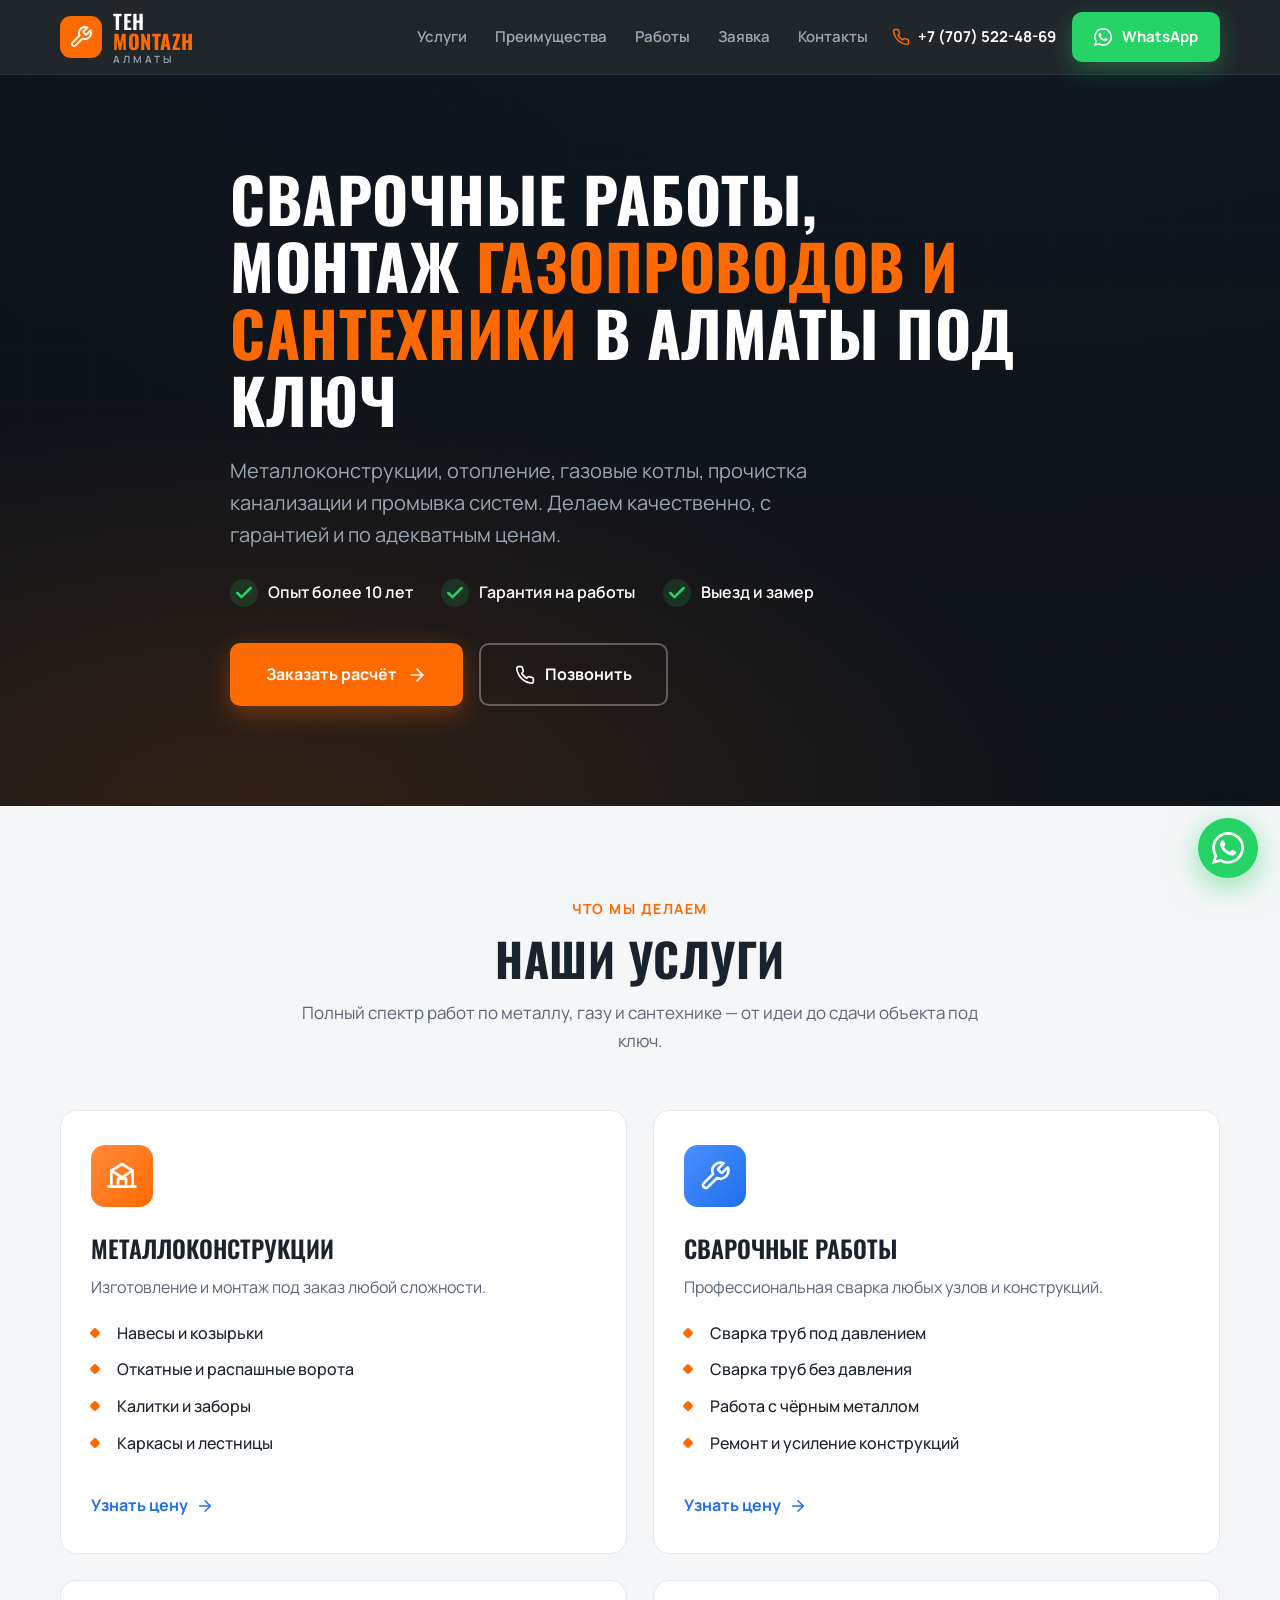
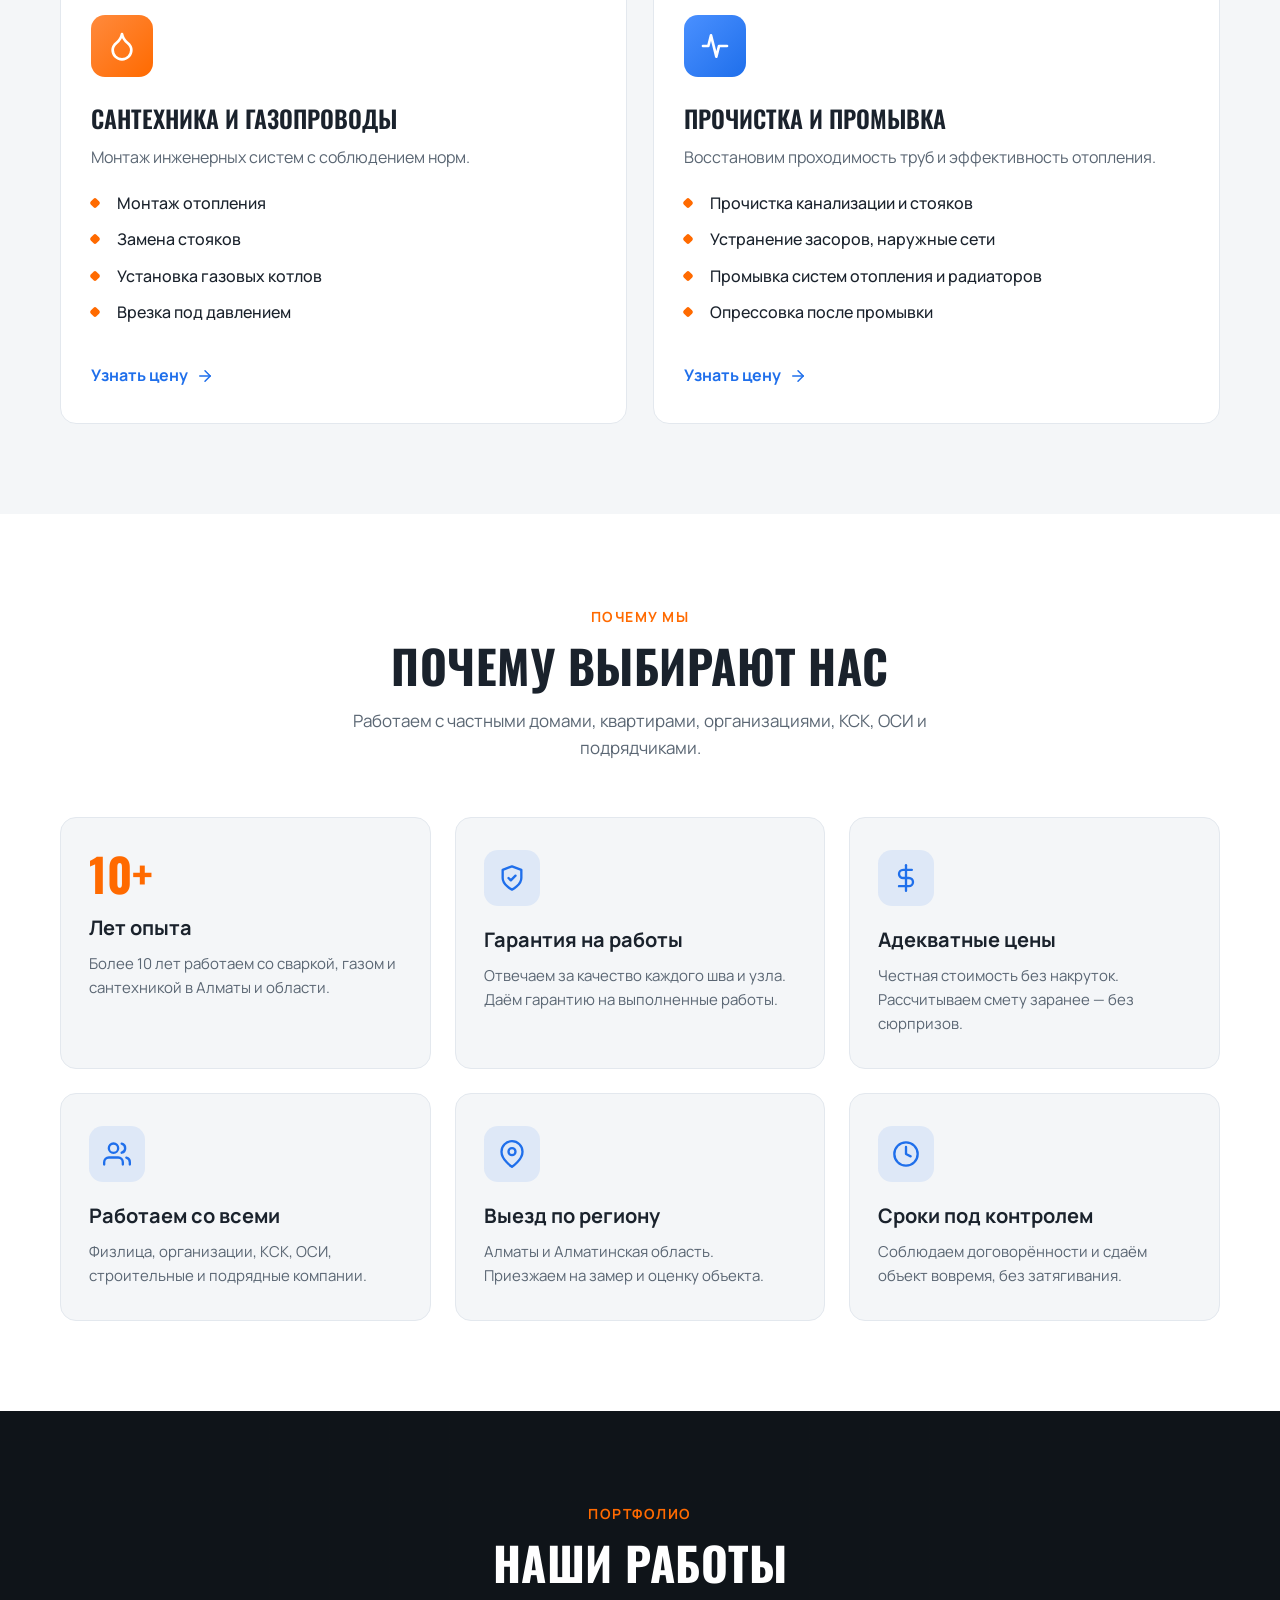
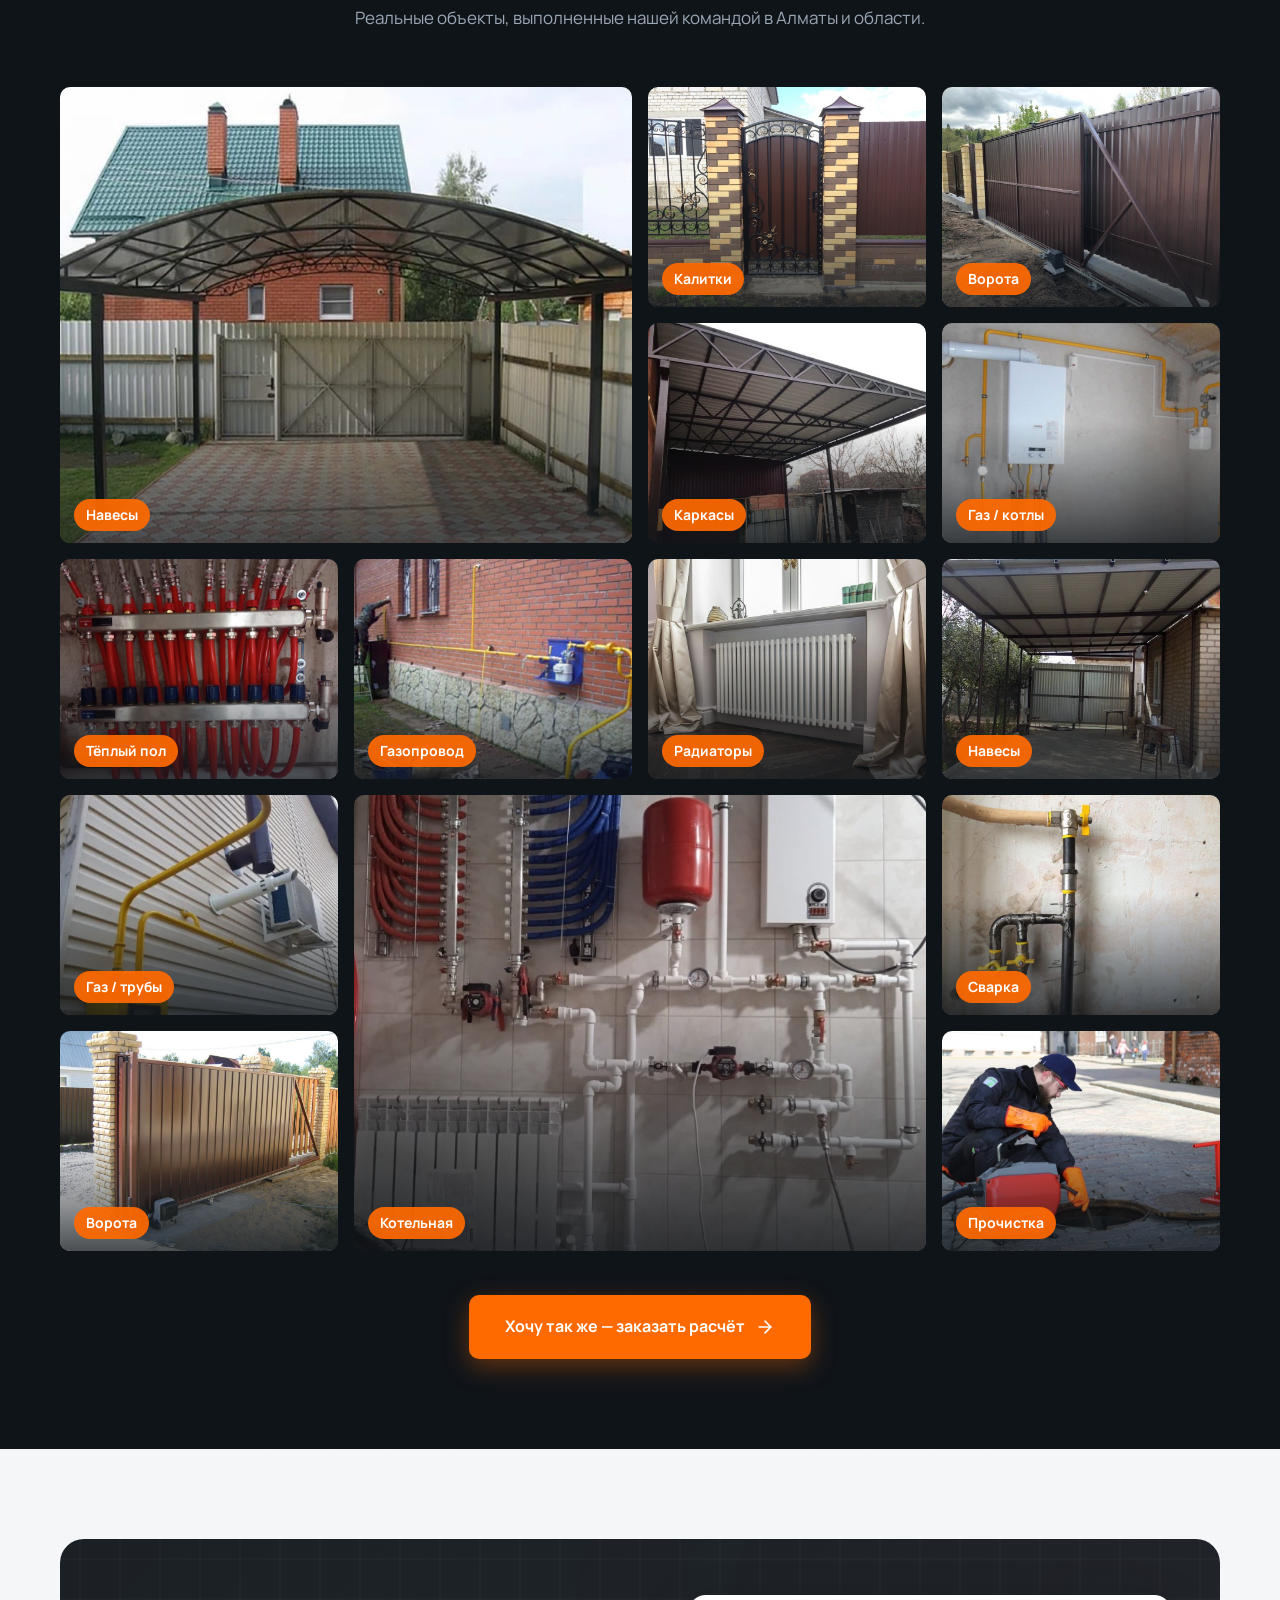
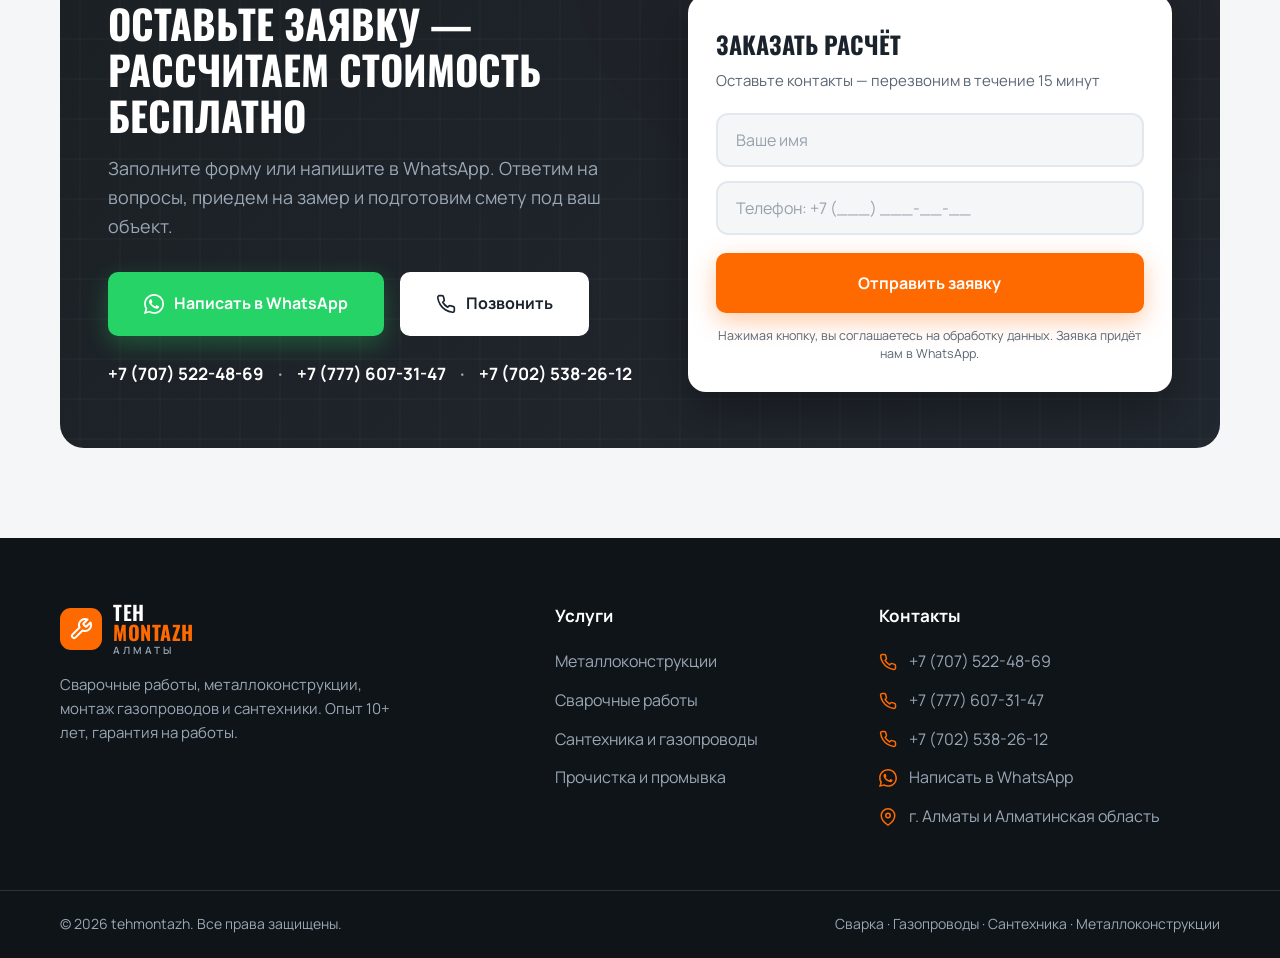
==== index.html @ b512f682 "Add lead form and Yandex.Metrika goals (whatsapp, phone, form_submit) Co-Authored-By: Claude Opus 4." ====
<!DOCTYPE html>
<html lang="ru">
<head>
    <meta charset="UTF-8">
    <meta name="viewport" content="width=device-width, initial-scale=1.0">
    <meta name="google-site-verification" content="yy22BBc1DoGALoKQ2wUgP5r187IRiZ88LfDX_hSpoA4" />
    <title>Сварочные работы и монтаж в Алматы — металлоконструкции, газ, сантехника</title>
    <meta name="description" content="Сварочные работы, металлоконструкции, монтаж газопроводов и сантехники в Алматы и Алматинской области. Навесы, ворота, отопление, газовые котлы. Опыт 10+ лет, гарантия. ☎ +7 (707) 522-48-69">
    <meta name="keywords" content="сварочные работы Алматы, металлоконструкции Алматы, монтаж газопровода Алматы, сантехника Алматы, навесы Алматы, откатные ворота Алматы, монтаж отопления, газовый котёл, прочистка канализации, сварщик Алматы, Алматинская область">
    <link rel="preconnect" href="https://fonts.googleapis.com">
    <link rel="preconnect" href="https://fonts.gstatic.com" crossorigin>
    <link href="https://fonts.googleapis.com/css2?family=Manrope:wght@400;500;600;700;800&family=Oswald:wght@500;600;700&display=swap" rel="stylesheet">
    <link rel="stylesheet" href="styles.css">
    <link rel="icon" href="data:image/svg+xml,<svg xmlns='http://www.w3.org/2000/svg' viewBox='0 0 100 100'><text y='.9em' font-size='90'>🔧</text></svg>">

    <!-- Yandex.Metrika counter -->
    <script type="text/javascript">
        (function(m,e,t,r,i,k,a){
            m[i]=m[i]||function(){(m[i].a=m[i].a||[]).push(arguments)};
            m[i].l=1*new Date();
            for (var j = 0; j < document.scripts.length; j++) {if (document.scripts[j].src === r) { return; }}
            k=e.createElement(t),a=e.getElementsByTagName(t)[0],k.async=1,k.src=r,a.parentNode.insertBefore(k,a)
        })(window, document,'script','https://mc.yandex.ru/metrika/tag.js?id=111122593', 'ym');

        ym(111122593, 'init', {ssr:true, webvisor:true, clickmap:true, ecommerce:"dataLayer", referrer: document.referrer, url: location.href, accurateTrackBounce:true, trackLinks:true});
    </script>
    <noscript><div><img src="https://mc.yandex.ru/watch/111122593" style="position:absolute; left:-9999px;" alt="" /></div></noscript>
    <!-- /Yandex.Metrika counter -->
</head>
<body>

    <!-- ============ ШАПКА ============ -->
    <header class="header" id="header">
        <div class="container header__inner">
            <a href="#hero" class="logo">
                <span class="logo__icon">
                    <svg viewBox="0 0 24 24" fill="none" stroke="currentColor" stroke-width="2" stroke-linecap="round" stroke-linejoin="round"><path d="M14.7 6.3a1 1 0 0 0 0 1.4l1.6 1.6a1 1 0 0 0 1.4 0l3.77-3.77a6 6 0 0 1-7.94 7.94l-6.91 6.91a2.12 2.12 0 0 1-3-3l6.91-6.91a6 6 0 0 1 7.94-7.94l-3.76 3.76z"/></svg>
                </span>
                <span class="logo__text">TEH<b>MONTAZH</b><small>Алматы</small></span>
            </a>

            <nav class="nav" id="nav">
                <a href="#services" class="nav__link">Услуги</a>
                <a href="#advantages" class="nav__link">Преимущества</a>
                <a href="#works" class="nav__link">Работы</a>
                <a href="#cta" class="nav__link">Заявка</a>
                <a href="#contacts" class="nav__link">Контакты</a>
            </nav>

            <div class="header__actions">
                <a href="tel:+77075224869" class="header__phone">
                    <svg viewBox="0 0 24 24" fill="none" stroke="currentColor" stroke-width="2" stroke-linecap="round" stroke-linejoin="round"><path d="M22 16.92v3a2 2 0 0 1-2.18 2 19.79 19.79 0 0 1-8.63-3.07 19.5 19.5 0 0 1-6-6 19.79 19.79 0 0 1-3.07-8.67A2 2 0 0 1 4.11 2h3a2 2 0 0 1 2 1.72 12.84 12.84 0 0 0 .7 2.81 2 2 0 0 1-.45 2.11L8.09 9.91a16 16 0 0 0 6 6l1.27-1.27a2 2 0 0 1 2.11-.45 12.84 12.84 0 0 0 2.81.7A2 2 0 0 1 22 16.92z"/></svg>
                    <span>+7 (707) 522-48-69</span>
                </a>
                <a href="https://wa.me/77075224869?text=Здравствуйте!%20Хочу%20заказать%20расчёт%20работ." target="_blank" rel="noopener" class="btn btn--whatsapp header__wa">
                    <svg viewBox="0 0 24 24" fill="currentColor"><path d="M17.472 14.382c-.297-.149-1.758-.867-2.03-.967-.273-.099-.471-.148-.67.15-.197.297-.767.966-.94 1.164-.173.199-.347.223-.644.075-.297-.15-1.255-.463-2.39-1.475-.883-.788-1.48-1.761-1.653-2.059-.173-.297-.018-.458.13-.606.134-.133.298-.347.446-.52.149-.174.198-.298.298-.497.099-.198.05-.371-.025-.52-.075-.149-.669-1.612-.916-2.207-.242-.579-.487-.5-.669-.51-.173-.008-.371-.01-.57-.01-.198 0-.52.074-.792.372-.272.297-1.04 1.016-1.04 2.479 0 1.462 1.065 2.875 1.213 3.074.149.198 2.096 3.2 5.077 4.487.709.306 1.262.489 1.694.625.712.227 1.36.195 1.871.118.571-.085 1.758-.719 2.006-1.413.248-.694.248-1.289.173-1.413-.074-.124-.272-.198-.57-.347m-5.421 7.403h-.004a9.87 9.87 0 01-5.031-1.378l-.361-.214-3.741.982.998-3.648-.235-.374a9.86 9.86 0 01-1.51-5.26c.001-5.45 4.436-9.884 9.888-9.884 2.64 0 5.122 1.03 6.988 2.898a9.825 9.825 0 012.893 6.994c-.003 5.45-4.437 9.885-9.885 9.885M20.52 3.449C18.24 1.245 15.24 0 12.045 0 5.463 0 .104 5.334.101 11.892c0 2.096.549 4.14 1.595 5.945L0 24l6.335-1.652a12.062 12.062 0 005.71 1.447h.006c6.585 0 11.946-5.335 11.949-11.896a11.821 11.821 0 00-3.48-8.45"/></svg>
                    <span>WhatsApp</span>
                </a>
                <button class="burger" id="burger" aria-label="Меню">
                    <span></span><span></span><span></span>
                </button>
            </div>
        </div>
    </header>

    <!-- ============ ПЕРВЫЙ ЭКРАН ============ -->
    <section class="hero" id="hero">
        <div class="hero__overlay"></div>
        <div class="container hero__inner">
            <h1 class="hero__title">
                Сварочные работы, монтаж <span class="accent">газопроводов и сантехники</span> в Алматы под ключ
            </h1>
            <p class="hero__subtitle">
                Металлоконструкции, отопление, газовые котлы, прочистка канализации и промывка систем.
                Делаем качественно, с гарантией и по адекватным ценам.
            </p>

            <ul class="hero__list">
                <li><svg viewBox="0 0 24 24" fill="none" stroke="currentColor" stroke-width="3" stroke-linecap="round" stroke-linejoin="round"><polyline points="20 6 9 17 4 12"/></svg> Опыт более 10 лет</li>
                <li><svg viewBox="0 0 24 24" fill="none" stroke="currentColor" stroke-width="3" stroke-linecap="round" stroke-linejoin="round"><polyline points="20 6 9 17 4 12"/></svg> Гарантия на работы</li>
                <li><svg viewBox="0 0 24 24" fill="none" stroke="currentColor" stroke-width="3" stroke-linecap="round" stroke-linejoin="round"><polyline points="20 6 9 17 4 12"/></svg> Выезд и замер</li>
            </ul>

            <div class="hero__actions">
                <a href="https://wa.me/77075224869?text=Здравствуйте!%20Хочу%20заказать%20расчёт%20работ." target="_blank" rel="noopener" class="btn btn--primary btn--lg">
                    Заказать расчёт
                    <svg viewBox="0 0 24 24" fill="none" stroke="currentColor" stroke-width="2" stroke-linecap="round" stroke-linejoin="round"><line x1="5" y1="12" x2="19" y2="12"/><polyline points="12 5 19 12 12 19"/></svg>
                </a>
                <a href="tel:+77075224869" class="btn btn--outline btn--lg">
                    <svg viewBox="0 0 24 24" fill="none" stroke="currentColor" stroke-width="2" stroke-linecap="round" stroke-linejoin="round"><path d="M22 16.92v3a2 2 0 0 1-2.18 2 19.79 19.79 0 0 1-8.63-3.07 19.5 19.5 0 0 1-6-6 19.79 19.79 0 0 1-3.07-8.67A2 2 0 0 1 4.11 2h3a2 2 0 0 1 2 1.72 12.84 12.84 0 0 0 .7 2.81 2 2 0 0 1-.45 2.11L8.09 9.91a16 16 0 0 0 6 6l1.27-1.27a2 2 0 0 1 2.11-.45 12.84 12.84 0 0 0 2.81.7A2 2 0 0 1 22 16.92z"/></svg>
                    Позвонить
                </a>
            </div>
        </div>
    </section>

    <!-- ============ БЛОК УСЛУГ ============ -->
    <section class="services section" id="services">
        <div class="container">
            <div class="section__head">
                <span class="section__tag">Что мы делаем</span>
                <h2 class="section__title">Наши услуги</h2>
                <p class="section__desc">Полный спектр работ по металлу, газу и сантехнике — от идеи до сдачи объекта под ключ.</p>
            </div>

            <div class="services__grid">
                <!-- Металлоконструкции -->
                <article class="card">
                    <div class="card__icon card__icon--orange">
                        <svg viewBox="0 0 24 24" fill="none" stroke="currentColor" stroke-width="2" stroke-linecap="round" stroke-linejoin="round"><path d="M2 20h20"/><path d="M4 20V8l8-5 8 5v12"/><path d="M9 20v-6h6v6"/><path d="M4 8l8 5 8-5"/></svg>
                    </div>
                    <h3 class="card__title">Металлоконструкции</h3>
                    <p class="card__text">Изготовление и монтаж под заказ любой сложности.</p>
                    <ul class="card__list">
                        <li>Навесы и козырьки</li>
                        <li>Откатные и распашные ворота</li>
                        <li>Калитки и заборы</li>
                        <li>Каркасы и лестницы</li>
                    </ul>
                    <a href="https://wa.me/77075224869?text=Здравствуйте!%20Интересуют%20металлоконструкции." target="_blank" rel="noopener" class="card__link">Узнать цену
                        <svg viewBox="0 0 24 24" fill="none" stroke="currentColor" stroke-width="2" stroke-linecap="round" stroke-linejoin="round"><line x1="5" y1="12" x2="19" y2="12"/><polyline points="12 5 19 12 12 19"/></svg>
                    </a>
                </article>

                <!-- Сварочные работы -->
                <article class="card">
                    <div class="card__icon card__icon--blue">
                        <svg viewBox="0 0 24 24" fill="none" stroke="currentColor" stroke-width="2" stroke-linecap="round" stroke-linejoin="round"><path d="M14.7 6.3a1 1 0 0 0 0 1.4l1.6 1.6a1 1 0 0 0 1.4 0l3.77-3.77a6 6 0 0 1-7.94 7.94l-6.91 6.91a2.12 2.12 0 0 1-3-3l6.91-6.91a6 6 0 0 1 7.94-7.94l-3.76 3.76z"/></svg>
                    </div>
                    <h3 class="card__title">Сварочные работы</h3>
                    <p class="card__text">Профессиональная сварка любых узлов и конструкций.</p>
                    <ul class="card__list">
                        <li>Сварка труб под давлением</li>
                        <li>Сварка труб без давления</li>
                        <li>Работа с чёрным металлом</li>
                        <li>Ремонт и усиление конструкций</li>
                    </ul>
                    <a href="https://wa.me/77075224869?text=Здравствуйте!%20Интересуют%20сварочные%20работы." target="_blank" rel="noopener" class="card__link">Узнать цену
                        <svg viewBox="0 0 24 24" fill="none" stroke="currentColor" stroke-width="2" stroke-linecap="round" stroke-linejoin="round"><line x1="5" y1="12" x2="19" y2="12"/><polyline points="12 5 19 12 12 19"/></svg>
                    </a>
                </article>

                <!-- Сантехника и газ -->
                <article class="card">
                    <div class="card__icon card__icon--orange">
                        <svg viewBox="0 0 24 24" fill="none" stroke="currentColor" stroke-width="2" stroke-linecap="round" stroke-linejoin="round"><path d="M12 22a7 7 0 0 0 7-7c0-2-1-3.9-3-5.5s-3.5-4-4-6.5c-.5 2.5-2 4.9-4 6.5C6 11.1 5 13 5 15a7 7 0 0 0 7 7z"/></svg>
                    </div>
                    <h3 class="card__title">Сантехника и газопроводы</h3>
                    <p class="card__text">Монтаж инженерных систем с соблюдением норм.</p>
                    <ul class="card__list">
                        <li>Монтаж отопления</li>
                        <li>Замена стояков</li>
                        <li>Установка газовых котлов</li>
                        <li>Врезка под давлением</li>
                    </ul>
                    <a href="https://wa.me/77075224869?text=Здравствуйте!%20Интересует%20сантехника%20и%20газопроводы." target="_blank" rel="noopener" class="card__link">Узнать цену
                        <svg viewBox="0 0 24 24" fill="none" stroke="currentColor" stroke-width="2" stroke-linecap="round" stroke-linejoin="round"><line x1="5" y1="12" x2="19" y2="12"/><polyline points="12 5 19 12 12 19"/></svg>
                    </a>
                </article>

                <!-- Прочистка и промывка -->
                <article class="card">
                    <div class="card__icon card__icon--blue">
                        <svg viewBox="0 0 24 24" fill="none" stroke="currentColor" stroke-width="2" stroke-linecap="round" stroke-linejoin="round"><path d="M3 12h4l2-8 4 16 2-8h6"/></svg>
                    </div>
                    <h3 class="card__title">Прочистка и промывка</h3>
                    <p class="card__text">Восстановим проходимость труб и эффективность отопления.</p>
                    <ul class="card__list">
                        <li>Прочистка канализации и стояков</li>
                        <li>Устранение засоров, наружные сети</li>
                        <li>Промывка систем отопления и радиаторов</li>
                        <li>Опрессовка после промывки</li>
                    </ul>
                    <a href="https://wa.me/77075224869?text=Здравствуйте!%20Интересует%20прочистка%20канализации%20или%20промывка%20отопления." target="_blank" rel="noopener" class="card__link">Узнать цену
                        <svg viewBox="0 0 24 24" fill="none" stroke="currentColor" stroke-width="2" stroke-linecap="round" stroke-linejoin="round"><line x1="5" y1="12" x2="19" y2="12"/><polyline points="12 5 19 12 12 19"/></svg>
                    </a>
                </article>
            </div>
        </div>
    </section>

    <!-- ============ ПРЕИМУЩЕСТВА ============ -->
    <section class="advantages section" id="advantages">
        <div class="container">
            <div class="section__head">
                <span class="section__tag">Почему мы</span>
                <h2 class="section__title">Почему выбирают нас</h2>
                <p class="section__desc">Работаем с частными домами, квартирами, организациями, КСК, ОСИ и подрядчиками.</p>
            </div>

            <div class="advantages__grid">
                <div class="adv">
                    <div class="adv__num">10+</div>
                    <h3 class="adv__title">Лет опыта</h3>
                    <p class="adv__text">Более 10 лет работаем со сваркой, газом и сантехникой в Алматы и области.</p>
                </div>
                <div class="adv">
                    <div class="adv__icon">
                        <svg viewBox="0 0 24 24" fill="none" stroke="currentColor" stroke-width="2" stroke-linecap="round" stroke-linejoin="round"><path d="M12 22s8-4 8-10V5l-8-3-8 3v7c0 6 8 10 8 10z"/><polyline points="9 12 11 14 15 10"/></svg>
                    </div>
                    <h3 class="adv__title">Гарантия на работы</h3>
                    <p class="adv__text">Отвечаем за качество каждого шва и узла. Даём гарантию на выполненные работы.</p>
                </div>
                <div class="adv">
                    <div class="adv__icon">
                        <svg viewBox="0 0 24 24" fill="none" stroke="currentColor" stroke-width="2" stroke-linecap="round" stroke-linejoin="round"><line x1="12" y1="1" x2="12" y2="23"/><path d="M17 5H9.5a3.5 3.5 0 0 0 0 7h5a3.5 3.5 0 0 1 0 7H6"/></svg>
                    </div>
                    <h3 class="adv__title">Адекватные цены</h3>
                    <p class="adv__text">Честная стоимость без накруток. Рассчитываем смету заранее — без сюрпризов.</p>
                </div>
                <div class="adv">
                    <div class="adv__icon">
                        <svg viewBox="0 0 24 24" fill="none" stroke="currentColor" stroke-width="2" stroke-linecap="round" stroke-linejoin="round"><path d="M17 21v-2a4 4 0 0 0-4-4H5a4 4 0 0 0-4 4v2"/><circle cx="9" cy="7" r="4"/><path d="M23 21v-2a4 4 0 0 0-3-3.87"/><path d="M16 3.13a4 4 0 0 1 0 7.75"/></svg>
                    </div>
                    <h3 class="adv__title">Работаем со всеми</h3>
                    <p class="adv__text">Физлица, организации, КСК, ОСИ, строительные и подрядные компании.</p>
                </div>
                <div class="adv">
                    <div class="adv__icon">
                        <svg viewBox="0 0 24 24" fill="none" stroke="currentColor" stroke-width="2" stroke-linecap="round" stroke-linejoin="round"><path d="M21 10c0 7-9 13-9 13s-9-6-9-13a9 9 0 0 1 18 0z"/><circle cx="12" cy="10" r="3"/></svg>
                    </div>
                    <h3 class="adv__title">Выезд по региону</h3>
                    <p class="adv__text">Алматы и Алматинская область. Приезжаем на замер и оценку объекта.</p>
                </div>
                <div class="adv">
                    <div class="adv__icon">
                        <svg viewBox="0 0 24 24" fill="none" stroke="currentColor" stroke-width="2" stroke-linecap="round" stroke-linejoin="round"><circle cx="12" cy="12" r="10"/><polyline points="12 6 12 12 16 14"/></svg>
                    </div>
                    <h3 class="adv__title">Сроки под контролем</h3>
                    <p class="adv__text">Соблюдаем договорённости и сдаём объект вовремя, без затягивания.</p>
                </div>
            </div>
        </div>
    </section>

    <!-- ============ ГАЛЕРЕЯ РАБОТ ============ -->
    <section class="works section" id="works">
        <div class="container">
            <div class="section__head">
                <span class="section__tag">Портфолио</span>
                <h2 class="section__title">Наши работы</h2>
                <p class="section__desc">Реальные объекты, выполненные нашей командой в Алматы и области.</p>
            </div>

            <div class="works__grid">
                <div class="work work--big">
                    <img src="assets/img/work-1.jpg" alt="Навес — металлоконструкция под ключ" loading="lazy">
                    <span class="work__tag">Навесы</span>
                </div>
                <div class="work">
                    <img src="assets/img/work-2.jpg" alt="Кованая калитка" loading="lazy">
                    <span class="work__tag">Калитки</span>
                </div>
                <div class="work">
                    <img src="assets/img/work-3.jpg" alt="Откатные ворота из профлиста" loading="lazy">
                    <span class="work__tag">Ворота</span>
                </div>
                <div class="work">
                    <img src="assets/img/work-4.jpg" alt="Каркас навеса с фермой" loading="lazy">
                    <span class="work__tag">Каркасы</span>
                </div>
                <div class="work">
                    <img src="assets/img/work-5.jpg" alt="Монтаж газового котла" loading="lazy">
                    <span class="work__tag">Газ / котлы</span>
                </div>
                <div class="work">
                    <img src="assets/img/work-6.jpg" alt="Коллектор тёплого пола" loading="lazy">
                    <span class="work__tag">Тёплый пол</span>
                </div>
                <div class="work">
                    <img src="assets/img/work-7.jpg" alt="Монтаж газопровода по фасаду" loading="lazy">
                    <span class="work__tag">Газопровод</span>
                </div>
                <div class="work">
                    <img src="assets/img/work-8.jpg" alt="Радиатор отопления" loading="lazy">
                    <span class="work__tag">Радиаторы</span>
                </div>
                <div class="work">
                    <img src="assets/img/work-9.jpg" alt="Навес во дворе частного дома" loading="lazy">
                    <span class="work__tag">Навесы</span>
                </div>
                <div class="work">
                    <img src="assets/img/work-10.jpg" alt="Газовая труба и счётчик на фасаде" loading="lazy">
                    <span class="work__tag">Газ / трубы</span>
                </div>
                <div class="work work--big">
                    <img src="assets/img/work-11.jpg" alt="Котельная — котёл и коллекторы отопления" loading="lazy">
                    <span class="work__tag">Котельная</span>
                </div>
                <div class="work">
                    <img src="assets/img/work-12.jpg" alt="Сварка газовой трубы под давлением" loading="lazy">
                    <span class="work__tag">Сварка</span>
                </div>
                <div class="work">
                    <img src="assets/img/work-13.jpg" alt="Откатные ворота с автоматикой" loading="lazy">
                    <span class="work__tag">Ворота</span>
                </div>
                <div class="work">
                    <img src="assets/img/work-14.jpg" alt="Прочистка канализации" loading="lazy">
                    <span class="work__tag">Прочистка</span>
                </div>
            </div>

            <div class="works__cta">
                <a href="https://wa.me/77075224869?text=Здравствуйте!%20Видел%20ваши%20работы,%20хочу%20заказать%20расчёт." target="_blank" rel="noopener" class="btn btn--primary btn--lg">
                    Хочу так же — заказать расчёт
                    <svg viewBox="0 0 24 24" fill="none" stroke="currentColor" stroke-width="2" stroke-linecap="round" stroke-linejoin="round"><line x1="5" y1="12" x2="19" y2="12"/><polyline points="12 5 19 12 12 19"/></svg>
                </a>
            </div>
        </div>
    </section>

    <!-- ============ ПРИЗЫВ К ДЕЙСТВИЮ ============ -->
    <section class="cta section" id="cta">
        <div class="container">
            <div class="cta__box">
                <div class="cta__content">
                    <h2 class="cta__title">Оставьте заявку — рассчитаем стоимость бесплатно</h2>
                    <p class="cta__text">Заполните форму или напишите в WhatsApp. Ответим на вопросы, приедем на замер и подготовим смету под ваш объект.</p>
                    <div class="cta__actions">
                        <a href="https://wa.me/77075224869?text=Здравствуйте!%20Хочу%20оставить%20заявку%20на%20расчёт." target="_blank" rel="noopener" class="btn btn--whatsapp btn--lg">
                            <svg viewBox="0 0 24 24" fill="currentColor"><path d="M17.472 14.382c-.297-.149-1.758-.867-2.03-.967-.273-.099-.471-.148-.67.15-.197.297-.767.966-.94 1.164-.173.199-.347.223-.644.075-.297-.15-1.255-.463-2.39-1.475-.883-.788-1.48-1.761-1.653-2.059-.173-.297-.018-.458.13-.606.134-.133.298-.347.446-.52.149-.174.198-.298.298-.497.099-.198.05-.371-.025-.52-.075-.149-.669-1.612-.916-2.207-.242-.579-.487-.5-.669-.51-.173-.008-.371-.01-.57-.01-.198 0-.52.074-.792.372-.272.297-1.04 1.016-1.04 2.479 0 1.462 1.065 2.875 1.213 3.074.149.198 2.096 3.2 5.077 4.487.709.306 1.262.489 1.694.625.712.227 1.36.195 1.871.118.571-.085 1.758-.719 2.006-1.413.248-.694.248-1.289.173-1.413-.074-.124-.272-.198-.57-.347m-5.421 7.403h-.004a9.87 9.87 0 01-5.031-1.378l-.361-.214-3.741.982.998-3.648-.235-.374a9.86 9.86 0 01-1.51-5.26c.001-5.45 4.436-9.884 9.888-9.884 2.64 0 5.122 1.03 6.988 2.898a9.825 9.825 0 012.893 6.994c-.003 5.45-4.437 9.885-9.885 9.885M20.52 3.449C18.24 1.245 15.24 0 12.045 0 5.463 0 .104 5.334.101 11.892c0 2.096.549 4.14 1.595 5.945L0 24l6.335-1.652a12.062 12.062 0 005.71 1.447h.006c6.585 0 11.946-5.335 11.949-11.896a11.821 11.821 0 00-3.48-8.45"/></svg>
                            Написать в WhatsApp
                        </a>
                        <a href="tel:+77075224869" class="btn btn--light btn--lg">
                            <svg viewBox="0 0 24 24" fill="none" stroke="currentColor" stroke-width="2" stroke-linecap="round" stroke-linejoin="round"><path d="M22 16.92v3a2 2 0 0 1-2.18 2 19.79 19.79 0 0 1-8.63-3.07 19.5 19.5 0 0 1-6-6 19.79 19.79 0 0 1-3.07-8.67A2 2 0 0 1 4.11 2h3a2 2 0 0 1 2 1.72 12.84 12.84 0 0 0 .7 2.81 2 2 0 0 1-.45 2.11L8.09 9.91a16 16 0 0 0 6 6l1.27-1.27a2 2 0 0 1 2.11-.45 12.84 12.84 0 0 0 2.81.7A2 2 0 0 1 22 16.92z"/></svg>
                            Позвонить
                        </a>
                    </div>
                    <div class="cta__phones">
                        <a href="tel:+77075224869">+7 (707) 522-48-69</a>
                        <span>·</span>
                        <a href="tel:+77776073147">+7 (777) 607-31-47</a>
                        <span>·</span>
                        <a href="tel:+77025382612">+7 (702) 538-26-12</a>
                    </div>
                </div>

                <form class="lead-form" id="leadForm" novalidate>
                    <h3 class="lead-form__title">Заказать расчёт</h3>
                    <p class="lead-form__sub">Оставьте контакты — перезвоним в течение 15 минут</p>
                    <div class="lead-form__field">
                        <input type="text" name="name" id="leadName" class="lead-form__input" placeholder="Ваше имя" autocomplete="name" required>
                    </div>
                    <div class="lead-form__field">
                        <input type="tel" name="phone" id="leadPhone" class="lead-form__input" placeholder="Телефон: +7 (___) ___-__-__" autocomplete="tel" inputmode="tel" required>
                    </div>
                    <button type="submit" class="btn btn--primary btn--lg lead-form__btn">Отправить заявку</button>
                    <p class="lead-form__note">Нажимая кнопку, вы соглашаетесь на обработку данных. Заявка придёт нам в WhatsApp.</p>
                </form>
            </div>
        </div>
    </section>

    <!-- ============ ПОДВАЛ ============ -->
    <footer class="footer" id="contacts">
        <div class="container footer__inner">
            <div class="footer__col">
                <a href="#hero" class="logo logo--light">
                    <span class="logo__icon">
                        <svg viewBox="0 0 24 24" fill="none" stroke="currentColor" stroke-width="2" stroke-linecap="round" stroke-linejoin="round"><path d="M14.7 6.3a1 1 0 0 0 0 1.4l1.6 1.6a1 1 0 0 0 1.4 0l3.77-3.77a6 6 0 0 1-7.94 7.94l-6.91 6.91a2.12 2.12 0 0 1-3-3l6.91-6.91a6 6 0 0 1 7.94-7.94l-3.76 3.76z"/></svg>
                    </span>
                    <span class="logo__text">TEH<b>MONTAZH</b><small>Алматы</small></span>
                </a>
                <p class="footer__about">Сварочные работы, металлоконструкции, монтаж газопроводов и сантехники. Опыт 10+ лет, гарантия на работы.</p>
            </div>

            <div class="footer__col">
                <h4 class="footer__title">Услуги</h4>
                <ul class="footer__links">
                    <li><a href="#services">Металлоконструкции</a></li>
                    <li><a href="#services">Сварочные работы</a></li>
                    <li><a href="#services">Сантехника и газопроводы</a></li>
                    <li><a href="#services">Прочистка и промывка</a></li>
                </ul>
            </div>

            <div class="footer__col">
                <h4 class="footer__title">Контакты</h4>
                <ul class="footer__contacts">
                    <li>
                        <svg viewBox="0 0 24 24" fill="none" stroke="currentColor" stroke-width="2" stroke-linecap="round" stroke-linejoin="round"><path d="M22 16.92v3a2 2 0 0 1-2.18 2 19.79 19.79 0 0 1-8.63-3.07 19.5 19.5 0 0 1-6-6 19.79 19.79 0 0 1-3.07-8.67A2 2 0 0 1 4.11 2h3a2 2 0 0 1 2 1.72 12.84 12.84 0 0 0 .7 2.81 2 2 0 0 1-.45 2.11L8.09 9.91a16 16 0 0 0 6 6l1.27-1.27a2 2 0 0 1 2.11-.45 12.84 12.84 0 0 0 2.81.7A2 2 0 0 1 22 16.92z"/></svg>
                        <a href="tel:+77075224869">+7 (707) 522-48-69</a>
                    </li>
                    <li>
                        <svg viewBox="0 0 24 24" fill="none" stroke="currentColor" stroke-width="2" stroke-linecap="round" stroke-linejoin="round"><path d="M22 16.92v3a2 2 0 0 1-2.18 2 19.79 19.79 0 0 1-8.63-3.07 19.5 19.5 0 0 1-6-6 19.79 19.79 0 0 1-3.07-8.67A2 2 0 0 1 4.11 2h3a2 2 0 0 1 2 1.72 12.84 12.84 0 0 0 .7 2.81 2 2 0 0 1-.45 2.11L8.09 9.91a16 16 0 0 0 6 6l1.27-1.27a2 2 0 0 1 2.11-.45 12.84 12.84 0 0 0 2.81.7A2 2 0 0 1 22 16.92z"/></svg>
                        <a href="tel:+77776073147">+7 (777) 607-31-47</a>
                    </li>
                    <li>
                        <svg viewBox="0 0 24 24" fill="none" stroke="currentColor" stroke-width="2" stroke-linecap="round" stroke-linejoin="round"><path d="M22 16.92v3a2 2 0 0 1-2.18 2 19.79 19.79 0 0 1-8.63-3.07 19.5 19.5 0 0 1-6-6 19.79 19.79 0 0 1-3.07-8.67A2 2 0 0 1 4.11 2h3a2 2 0 0 1 2 1.72 12.84 12.84 0 0 0 .7 2.81 2 2 0 0 1-.45 2.11L8.09 9.91a16 16 0 0 0 6 6l1.27-1.27a2 2 0 0 1 2.11-.45 12.84 12.84 0 0 0 2.81.7A2 2 0 0 1 22 16.92z"/></svg>
                        <a href="tel:+77025382612">+7 (702) 538-26-12</a>
                    </li>
                    <li>
                        <svg viewBox="0 0 24 24" fill="currentColor"><path d="M17.472 14.382c-.297-.149-1.758-.867-2.03-.967-.273-.099-.471-.148-.67.15-.197.297-.767.966-.94 1.164-.173.199-.347.223-.644.075-.297-.15-1.255-.463-2.39-1.475-.883-.788-1.48-1.761-1.653-2.059-.173-.297-.018-.458.13-.606.134-.133.298-.347.446-.52.149-.174.198-.298.298-.497.099-.198.05-.371-.025-.52-.075-.149-.669-1.612-.916-2.207-.242-.579-.487-.5-.669-.51-.173-.008-.371-.01-.57-.01-.198 0-.52.074-.792.372-.272.297-1.04 1.016-1.04 2.479 0 1.462 1.065 2.875 1.213 3.074.149.198 2.096 3.2 5.077 4.487.709.306 1.262.489 1.694.625.712.227 1.36.195 1.871.118.571-.085 1.758-.719 2.006-1.413.248-.694.248-1.289.173-1.413-.074-.124-.272-.198-.57-.347m-5.421 7.403h-.004a9.87 9.87 0 01-5.031-1.378l-.361-.214-3.741.982.998-3.648-.235-.374a9.86 9.86 0 01-1.51-5.26c.001-5.45 4.436-9.884 9.888-9.884 2.64 0 5.122 1.03 6.988 2.898a9.825 9.825 0 012.893 6.994c-.003 5.45-4.437 9.885-9.885 9.885M20.52 3.449C18.24 1.245 15.24 0 12.045 0 5.463 0 .104 5.334.101 11.892c0 2.096.549 4.14 1.595 5.945L0 24l6.335-1.652a12.062 12.062 0 005.71 1.447h.006c6.585 0 11.946-5.335 11.949-11.896a11.821 11.821 0 00-3.48-8.45"/></svg>
                        <a href="https://wa.me/77075224869" target="_blank" rel="noopener">Написать в WhatsApp</a>
                    </li>
                    <li>
                        <svg viewBox="0 0 24 24" fill="none" stroke="currentColor" stroke-width="2" stroke-linecap="round" stroke-linejoin="round"><path d="M21 10c0 7-9 13-9 13s-9-6-9-13a9 9 0 0 1 18 0z"/><circle cx="12" cy="10" r="3"/></svg>
                        <span>г. Алматы и Алматинская область</span>
                    </li>
                </ul>
            </div>
        </div>
        <div class="footer__bottom">
            <div class="container footer__bottom-inner">
                <p>© 2026 tehmontazh. Все права защищены.</p>
                <p>Сварка · Газопроводы · Сантехника · Металлоконструкции</p>
            </div>
        </div>
    </footer>

    <!-- Нижняя панель на телефоне -->
    <div class="mobile-bar">
        <a href="tel:+77075224869" class="mobile-bar__btn mobile-bar__btn--call">
            <svg viewBox="0 0 24 24" fill="none" stroke="currentColor" stroke-width="2" stroke-linecap="round" stroke-linejoin="round"><path d="M22 16.92v3a2 2 0 0 1-2.18 2 19.79 19.79 0 0 1-8.63-3.07 19.5 19.5 0 0 1-6-6 19.79 19.79 0 0 1-3.07-8.67A2 2 0 0 1 4.11 2h3a2 2 0 0 1 2 1.72 12.84 12.84 0 0 0 .7 2.81 2 2 0 0 1-.45 2.11L8.09 9.91a16 16 0 0 0 6 6l1.27-1.27a2 2 0 0 1 2.11-.45 12.84 12.84 0 0 0 2.81.7A2 2 0 0 1 22 16.92z"/></svg>
            Позвонить
        </a>
        <a href="https://wa.me/77075224869?text=Здравствуйте!%20Хочу%20заказать%20расчёт%20работ." target="_blank" rel="noopener" class="mobile-bar__btn mobile-bar__btn--wa">
            <svg viewBox="0 0 24 24" fill="currentColor"><path d="M17.472 14.382c-.297-.149-1.758-.867-2.03-.967-.273-.099-.471-.148-.67.15-.197.297-.767.966-.94 1.164-.173.199-.347.223-.644.075-.297-.15-1.255-.463-2.39-1.475-.883-.788-1.48-1.761-1.653-2.059-.173-.297-.018-.458.13-.606.134-.133.298-.347.446-.52.149-.174.198-.298.298-.497.099-.198.05-.371-.025-.52-.075-.149-.669-1.612-.916-2.207-.242-.579-.487-.5-.669-.51-.173-.008-.371-.01-.57-.01-.198 0-.52.074-.792.372-.272.297-1.04 1.016-1.04 2.479 0 1.462 1.065 2.875 1.213 3.074.149.198 2.096 3.2 5.077 4.487.709.306 1.262.489 1.694.625.712.227 1.36.195 1.871.118.571-.085 1.758-.719 2.006-1.413.248-.694.248-1.289.173-1.413-.074-.124-.272-.198-.57-.347m-5.421 7.403h-.004a9.87 9.87 0 01-5.031-1.378l-.361-.214-3.741.982.998-3.648-.235-.374a9.86 9.86 0 01-1.51-5.26c.001-5.45 4.436-9.884 9.888-9.884 2.64 0 5.122 1.03 6.988 2.898a9.825 9.825 0 012.893 6.994c-.003 5.45-4.437 9.885-9.885 9.885M20.52 3.449C18.24 1.245 15.24 0 12.045 0 5.463 0 .104 5.334.101 11.892c0 2.096.549 4.14 1.595 5.945L0 24l6.335-1.652a12.062 12.062 0 005.71 1.447h.006c6.585 0 11.946-5.335 11.949-11.896a11.821 11.821 0 00-3.48-8.45"/></svg>
            WhatsApp
        </a>
    </div>

    <!-- Плавающая кнопка WhatsApp -->
    <a href="https://wa.me/77075224869?text=Здравствуйте!%20Хочу%20заказать%20расчёт%20работ." target="_blank" rel="noopener" class="wa-float" aria-label="Написать в WhatsApp">
        <svg viewBox="0 0 24 24" fill="currentColor"><path d="M17.472 14.382c-.297-.149-1.758-.867-2.03-.967-.273-.099-.471-.148-.67.15-.197.297-.767.966-.94 1.164-.173.199-.347.223-.644.075-.297-.15-1.255-.463-2.39-1.475-.883-.788-1.48-1.761-1.653-2.059-.173-.297-.018-.458.13-.606.134-.133.298-.347.446-.52.149-.174.198-.298.298-.497.099-.198.05-.371-.025-.52-.075-.149-.669-1.612-.916-2.207-.242-.579-.487-.5-.669-.51-.173-.008-.371-.01-.57-.01-.198 0-.52.074-.792.372-.272.297-1.04 1.016-1.04 2.479 0 1.462 1.065 2.875 1.213 3.074.149.198 2.096 3.2 5.077 4.487.709.306 1.262.489 1.694.625.712.227 1.36.195 1.871.118.571-.085 1.758-.719 2.006-1.413.248-.694.248-1.289.173-1.413-.074-.124-.272-.198-.57-.347m-5.421 7.403h-.004a9.87 9.87 0 01-5.031-1.378l-.361-.214-3.741.982.998-3.648-.235-.374a9.86 9.86 0 01-1.51-5.26c.001-5.45 4.436-9.884 9.888-9.884 2.64 0 5.122 1.03 6.988 2.898a9.825 9.825 0 012.893 6.994c-.003 5.45-4.437 9.885-9.885 9.885M20.52 3.449C18.24 1.245 15.24 0 12.045 0 5.463 0 .104 5.334.101 11.892c0 2.096.549 4.14 1.595 5.945L0 24l6.335-1.652a12.062 12.062 0 005.71 1.447h.006c6.585 0 11.946-5.335 11.949-11.896a11.821 11.821 0 00-3.48-8.45"/></svg>
    </a>

    <script src="script.js"></script>
</body>
</html>
---- styles.css ----
/* ============ ПЕРЕМЕННЫЕ И СБРОС ============ */
:root {
    --bg-dark: #0f1419;
    --bg-dark-2: #161c24;
    --bg-card: #1c242e;
    --surface: #ffffff;
    --surface-2: #f4f6f8;
    --border: #e3e8ee;
    --border-dark: #2a333e;

    --text: #1a222c;
    --text-muted: #5a6673;
    --text-light: #ffffff;
    --text-light-muted: #9aa7b4;

    --orange: #ff6a00;
    --orange-dark: #e85d00;
    --blue: #1f6feb;
    --blue-dark: #1858c0;

    --wa: #25d366;
    --wa-dark: #1eb955;

    --radius: 16px;
    --radius-sm: 10px;
    --shadow: 0 10px 40px rgba(15, 20, 25, 0.08);
    --shadow-lg: 0 20px 60px rgba(15, 20, 25, 0.15);
    --container: 1200px;
    --transition: 0.25s cubic-bezier(0.4, 0, 0.2, 1);
}

* { margin: 0; padding: 0; box-sizing: border-box; }

html { scroll-behavior: smooth; }

body {
    font-family: 'Manrope', -apple-system, BlinkMacSystemFont, 'Segoe UI', sans-serif;
    color: var(--text);
    background: var(--surface);
    line-height: 1.6;
    -webkit-font-smoothing: antialiased;
    overflow-x: hidden;
}

img, svg { display: block; max-width: 100%; }
a { text-decoration: none; color: inherit; }
ul { list-style: none; }

.container {
    width: 100%;
    max-width: var(--container);
    margin: 0 auto;
    padding: 0 20px;
}

.section { padding: 90px 0; }

.section__head {
    text-align: center;
    max-width: 680px;
    margin: 0 auto 56px;
}
.section__tag {
    display: inline-block;
    color: var(--orange);
    font-weight: 700;
    font-size: 14px;
    letter-spacing: 1.5px;
    text-transform: uppercase;
    margin-bottom: 12px;
}
.section__title {
    font-family: 'Oswald', sans-serif;
    font-size: clamp(30px, 5vw, 46px);
    font-weight: 700;
    text-transform: uppercase;
    letter-spacing: 0.5px;
    line-height: 1.1;
    margin-bottom: 16px;
}
.section__desc {
    color: var(--text-muted);
    font-size: 17px;
}

/* ============ КНОПКИ ============ */
.btn {
    display: inline-flex;
    align-items: center;
    justify-content: center;
    gap: 10px;
    padding: 14px 26px;
    border-radius: var(--radius-sm);
    font-weight: 700;
    font-size: 15px;
    cursor: pointer;
    border: 2px solid transparent;
    transition: var(--transition);
    white-space: nowrap;
    font-family: inherit;
}
.btn svg { width: 20px; height: 20px; flex-shrink: 0; }
.btn--lg { padding: 17px 34px; font-size: 16px; }

.btn--primary {
    background: var(--orange);
    color: #fff;
    box-shadow: 0 8px 24px rgba(255, 106, 0, 0.35);
}
.btn--primary:hover { background: var(--orange-dark); transform: translateY(-2px); box-shadow: 0 12px 30px rgba(255, 106, 0, 0.45); }

.btn--outline {
    background: transparent;
    color: #fff;
    border-color: rgba(255, 255, 255, 0.3);
}
.btn--outline:hover { background: rgba(255, 255, 255, 0.1); border-color: #fff; }

.btn--whatsapp {
    background: var(--wa);
    color: #fff;
    box-shadow: 0 8px 24px rgba(37, 211, 102, 0.3);
}
.btn--whatsapp:hover { background: var(--wa-dark); transform: translateY(-2px); }

.btn--light {
    background: #fff;
    color: var(--text);
}
.btn--light:hover { background: var(--surface-2); transform: translateY(-2px); }

/* ============ ШАПКА ============ */
.header {
    position: sticky;
    top: 0;
    z-index: 100;
    background: rgba(15, 20, 25, 0.92);
    backdrop-filter: blur(12px);
    border-bottom: 1px solid var(--border-dark);
}
.header__inner {
    display: flex;
    align-items: center;
    justify-content: space-between;
    height: 74px;
    gap: 24px;
}

.logo {
    display: flex;
    align-items: center;
    gap: 11px;
    flex-shrink: 0;
}
.logo__icon {
    width: 42px;
    height: 42px;
    display: grid;
    place-items: center;
    background: var(--orange);
    border-radius: 11px;
    color: #fff;
}
.logo__icon svg { width: 24px; height: 24px; }
.logo__text {
    display: flex;
    flex-direction: column;
    font-family: 'Oswald', sans-serif;
    font-size: 20px;
    font-weight: 600;
    text-transform: uppercase;
    line-height: 1;
    color: #fff;
    letter-spacing: 0.5px;
}
.logo__text b { color: var(--orange); font-weight: 700; }
.logo__text small {
    font-family: 'Manrope', sans-serif;
    font-size: 10px;
    letter-spacing: 3px;
    color: var(--text-light-muted);
    font-weight: 600;
    margin-top: 3px;
}
.logo--light .logo__text { color: #fff; }

.nav { display: flex; gap: 28px; margin-left: auto; }
.nav__link {
    color: var(--text-light-muted);
    font-weight: 600;
    font-size: 15px;
    transition: var(--transition);
}
.nav__link:hover { color: #fff; }

.header__actions { display: flex; align-items: center; gap: 16px; }
.header__phone {
    display: flex;
    align-items: center;
    gap: 8px;
    color: #fff;
    font-weight: 700;
    font-size: 15px;
    transition: var(--transition);
}
.header__phone svg { width: 18px; height: 18px; color: var(--orange); }
.header__phone:hover { color: var(--orange); }
.header__wa { padding: 11px 20px; }
.header__wa svg { width: 18px; height: 18px; }

.burger {
    display: none;
    flex-direction: column;
    gap: 5px;
    background: none;
    border: none;
    cursor: pointer;
    padding: 6px;
}
.burger span {
    width: 26px;
    height: 3px;
    background: #fff;
    border-radius: 3px;
    transition: var(--transition);
}
.burger.active span:nth-child(1) { transform: translateY(8px) rotate(45deg); }
.burger.active span:nth-child(2) { opacity: 0; }
.burger.active span:nth-child(3) { transform: translateY(-8px) rotate(-45deg); }

/* ============ HERO ============ */
.hero {
    position: relative;
    background:
        linear-gradient(180deg, rgba(15, 20, 25, 0.86) 0%, rgba(15, 20, 25, 0.92) 100%),
        url("data:image/svg+xml,%3Csvg xmlns='http://www.w3.org/2000/svg' width='60' height='60' viewBox='0 0 60 60'%3E%3Cg fill='none' stroke='%23ff6a00' stroke-opacity='0.06' stroke-width='1'%3E%3Cpath d='M0 30h60M30 0v60'/%3E%3C/g%3E%3C/svg%3E"),
        radial-gradient(1200px 600px at 80% -10%, rgba(31, 111, 235, 0.25), transparent),
        var(--bg-dark);
    color: #fff;
    overflow: hidden;
    padding: 90px 0 100px;
}
.hero__overlay {
    position: absolute;
    inset: 0;
    background: radial-gradient(800px 400px at 20% 100%, rgba(255, 106, 0, 0.14), transparent);
    pointer-events: none;
}
.hero__inner { position: relative; z-index: 2; max-width: 860px; }

.hero__badge {
    display: inline-flex;
    align-items: center;
    gap: 9px;
    background: rgba(255, 255, 255, 0.08);
    border: 1px solid rgba(255, 255, 255, 0.15);
    padding: 8px 16px;
    border-radius: 100px;
    font-size: 14px;
    font-weight: 600;
    color: #fff;
    margin-bottom: 26px;
}
.pulse {
    width: 9px; height: 9px;
    background: var(--wa);
    border-radius: 50%;
    box-shadow: 0 0 0 rgba(37, 211, 102, 0.6);
    animation: pulse 2s infinite;
}
@keyframes pulse {
    0% { box-shadow: 0 0 0 0 rgba(37, 211, 102, 0.6); }
    70% { box-shadow: 0 0 0 10px rgba(37, 211, 102, 0); }
    100% { box-shadow: 0 0 0 0 rgba(37, 211, 102, 0); }
}

.hero__title {
    font-family: 'Oswald', sans-serif;
    font-size: clamp(34px, 6vw, 62px);
    font-weight: 700;
    text-transform: uppercase;
    line-height: 1.08;
    letter-spacing: 0.5px;
    margin-bottom: 22px;
}
.hero__title .accent { color: var(--orange); }

.hero__subtitle {
    font-size: clamp(16px, 2.2vw, 20px);
    color: var(--text-light-muted);
    max-width: 640px;
    margin-bottom: 28px;
}

.hero__list {
    display: flex;
    flex-wrap: wrap;
    gap: 14px 28px;
    margin-bottom: 36px;
}
.hero__list li {
    display: flex;
    align-items: center;
    gap: 10px;
    font-weight: 600;
    font-size: 16px;
}
.hero__list svg {
    width: 20px; height: 20px;
    color: var(--wa);
    background: rgba(37, 211, 102, 0.15);
    padding: 4px;
    border-radius: 50%;
    box-sizing: content-box;
}

.hero__actions { display: flex; flex-wrap: wrap; gap: 16px; }

/* ============ УСЛУГИ ============ */
.services { background: var(--surface-2); }
.services__grid {
    display: grid;
    grid-template-columns: repeat(2, 1fr);
    gap: 26px;
}
.card {
    background: #fff;
    border: 1px solid var(--border);
    border-radius: var(--radius);
    padding: 34px 30px;
    transition: var(--transition);
    display: flex;
    flex-direction: column;
    position: relative;
    overflow: hidden;
}
.card::before {
    content: '';
    position: absolute;
    top: 0; left: 0;
    width: 100%; height: 4px;
    background: var(--orange);
    transform: scaleX(0);
    transform-origin: left;
    transition: var(--transition);
}
.card:hover { transform: translateY(-6px); box-shadow: var(--shadow-lg); border-color: transparent; }
.card:hover::before { transform: scaleX(1); }

.card__icon {
    width: 62px; height: 62px;
    display: grid;
    place-items: center;
    border-radius: 14px;
    margin-bottom: 22px;
}
.card__icon svg { width: 32px; height: 32px; color: #fff; }
.card__icon--orange { background: linear-gradient(135deg, #ff8a3d, var(--orange)); }
.card__icon--blue { background: linear-gradient(135deg, #4a90ff, var(--blue)); }

.card__title {
    font-family: 'Oswald', sans-serif;
    font-size: 24px;
    font-weight: 600;
    text-transform: uppercase;
    margin-bottom: 8px;
}
.card__text { color: var(--text-muted); margin-bottom: 20px; }
.card__list { margin-bottom: 26px; flex-grow: 1; }
.card__list li {
    position: relative;
    padding-left: 26px;
    margin-bottom: 11px;
    color: var(--text);
    font-weight: 500;
}
.card__list li::before {
    content: '';
    position: absolute;
    left: 0; top: 8px;
    width: 8px; height: 8px;
    background: var(--orange);
    border-radius: 2px;
    transform: rotate(45deg);
}
.card__link {
    display: inline-flex;
    align-items: center;
    gap: 8px;
    color: var(--blue);
    font-weight: 700;
    transition: var(--transition);
}
.card__link svg { width: 18px; height: 18px; transition: var(--transition); }
.card__link:hover { color: var(--orange); }
.card__link:hover svg { transform: translateX(4px); }

/* ============ ПРЕИМУЩЕСТВА ============ */
.advantages__grid {
    display: grid;
    grid-template-columns: repeat(3, 1fr);
    gap: 24px;
}
.adv {
    background: var(--surface-2);
    border: 1px solid var(--border);
    border-radius: var(--radius);
    padding: 32px 28px;
    transition: var(--transition);
}
.adv:hover { background: #fff; box-shadow: var(--shadow); transform: translateY(-4px); }
.adv__num {
    font-family: 'Oswald', sans-serif;
    font-size: 46px;
    font-weight: 700;
    color: var(--orange);
    line-height: 1;
    margin-bottom: 16px;
}
.adv__icon {
    width: 56px; height: 56px;
    display: grid;
    place-items: center;
    background: rgba(31, 111, 235, 0.1);
    border-radius: 14px;
    margin-bottom: 18px;
}
.adv__icon svg { width: 28px; height: 28px; color: var(--blue); }
.adv__title {
    font-size: 20px;
    font-weight: 700;
    margin-bottom: 8px;
}
.adv__text { color: var(--text-muted); font-size: 15px; }

/* ============ ГАЛЕРЕЯ РАБОТ ============ */
.works {
    background:
        linear-gradient(180deg, rgba(15,20,25,0.97), rgba(15,20,25,0.97)),
        url("data:image/svg+xml,%3Csvg xmlns='http://www.w3.org/2000/svg' width='60' height='60'%3E%3Cg fill='none' stroke='%23ff6a00' stroke-opacity='0.05'%3E%3Cpath d='M0 30h60M30 0v60'/%3E%3C/g%3E%3C/svg%3E"),
        var(--bg-dark);
}
.works .section__title { color: #fff; }
.works .section__desc { color: var(--text-light-muted); }
.works__grid {
    display: grid;
    grid-template-columns: repeat(4, 1fr);
    grid-auto-rows: 220px;
    grid-auto-flow: dense;
    gap: 16px;
}
.work {
    position: relative;
    overflow: hidden;
    border-radius: var(--radius-sm);
    display: block;
    background: var(--bg-dark-2);
}
.work--big {
    grid-column: span 2;
    grid-row: span 2;
}
.work img {
    width: 100%;
    height: 100%;
    object-fit: cover;
    transition: transform 0.5s ease;
}
.work::after {
    content: '';
    position: absolute;
    inset: 0;
    background: linear-gradient(180deg, transparent 45%, rgba(15, 20, 25, 0.75) 100%);
    transition: var(--transition);
}
.work:hover img { transform: scale(1.08); }
.work:hover::after { background: linear-gradient(180deg, rgba(255, 106, 0, 0.15) 0%, rgba(15, 20, 25, 0.8) 100%); }
.work__tag {
    position: absolute;
    left: 14px;
    bottom: 12px;
    z-index: 2;
    color: #fff;
    font-weight: 700;
    font-size: 14px;
    background: rgba(255, 106, 0, 0.92);
    padding: 5px 12px;
    border-radius: 100px;
}
.works__cta {
    text-align: center;
    margin-top: 44px;
}

/* ============ CTA ============ */
.cta { background: var(--surface-2); }
.cta__box {
    background:
        linear-gradient(135deg, rgba(15, 20, 25, 0.95), rgba(22, 28, 36, 0.95)),
        radial-gradient(600px 300px at 90% 10%, rgba(255, 106, 0, 0.3), transparent);
    border-radius: 24px;
    padding: 56px 48px;
    position: relative;
    overflow: hidden;
    display: grid;
    grid-template-columns: 1.05fr 0.95fr;
    gap: 44px;
    align-items: center;
}
.cta__box::after {
    content: '';
    position: absolute;
    inset: 0;
    background: url("data:image/svg+xml,%3Csvg xmlns='http://www.w3.org/2000/svg' width='40' height='40'%3E%3Cg fill='none' stroke='%23ffffff' stroke-opacity='0.04'%3E%3Cpath d='M0 20h40M20 0v40'/%3E%3C/g%3E%3C/svg%3E");
    pointer-events: none;
}
.cta__content { position: relative; z-index: 2; }
.cta__title {
    font-family: 'Oswald', sans-serif;
    font-size: clamp(26px, 4vw, 40px);
    font-weight: 700;
    text-transform: uppercase;
    color: #fff;
    line-height: 1.15;
    margin-bottom: 16px;
}
.cta__text {
    color: var(--text-light-muted);
    font-size: 18px;
    margin-bottom: 32px;
}
.cta__actions {
    display: flex;
    justify-content: flex-start;
    flex-wrap: wrap;
    gap: 16px;
}
.cta__phones {
    margin-top: 24px;
    display: flex;
    justify-content: flex-start;
    align-items: center;
    flex-wrap: wrap;
    gap: 8px 14px;
    font-weight: 700;
    font-size: 17px;
}
.cta__phones a { color: #fff; transition: var(--transition); }
.cta__phones a:hover { color: var(--orange); }
.cta__phones span { color: var(--text-light-muted); }

/* Форма заявки */
.lead-form {
    position: relative;
    z-index: 2;
    background: #fff;
    border-radius: 18px;
    padding: 30px 28px;
    box-shadow: 0 20px 50px rgba(0, 0, 0, 0.3);
}
.lead-form__title {
    font-family: 'Oswald', sans-serif;
    font-size: 24px;
    font-weight: 700;
    text-transform: uppercase;
    color: var(--text);
    margin-bottom: 6px;
}
.lead-form__sub {
    color: var(--text-muted);
    font-size: 15px;
    margin-bottom: 20px;
}
.lead-form__field { margin-bottom: 14px; }
.lead-form__input {
    width: 100%;
    height: 54px;
    padding: 0 18px;
    font-family: inherit;
    font-size: 16px;
    color: var(--text);
    background: var(--surface-2);
    border: 2px solid var(--border);
    border-radius: 12px;
    transition: var(--transition);
}
.lead-form__input::placeholder { color: #97a1ac; }
.lead-form__input:focus {
    outline: none;
    border-color: var(--orange);
    background: #fff;
}
.lead-form__input.is-error {
    border-color: #e23b3b;
    background: #fff5f5;
}
.lead-form__btn { width: 100%; margin-top: 4px; }
.lead-form__note {
    margin-top: 14px;
    font-size: 12.5px;
    line-height: 1.4;
    color: var(--text-muted);
    text-align: center;
}
.lead-form.is-sent .lead-form__title { color: var(--wa); }

/* ============ ПОДВАЛ ============ */
.footer { background: var(--bg-dark); color: var(--text-light-muted); }
.footer__inner {
    display: grid;
    grid-template-columns: 1.6fr 1fr 1.2fr;
    gap: 40px;
    padding: 64px 20px 48px;
}
.footer__about { margin-top: 18px; font-size: 15px; max-width: 340px; }
.footer__title {
    color: #fff;
    font-size: 17px;
    font-weight: 700;
    margin-bottom: 20px;
}
.footer__links li, .footer__contacts li { margin-bottom: 13px; }
.footer__links a { transition: var(--transition); }
.footer__links a:hover { color: var(--orange); }
.footer__contacts li {
    display: flex;
    align-items: center;
    gap: 12px;
}
.footer__contacts svg { width: 18px; height: 18px; color: var(--orange); flex-shrink: 0; }
.footer__contacts a { transition: var(--transition); }
.footer__contacts a:hover { color: #fff; }

.footer__bottom { border-top: 1px solid var(--border-dark); }
.footer__bottom-inner {
    display: flex;
    justify-content: space-between;
    flex-wrap: wrap;
    gap: 10px;
    padding: 22px 20px;
    font-size: 14px;
}

/* ============ ПЛАВАЮЩАЯ WHATSAPP ============ */
.wa-float {
    position: fixed;
    right: 22px;
    bottom: 22px;
    width: 60px;
    height: 60px;
    background: var(--wa);
    border-radius: 50%;
    display: grid;
    place-items: center;
    box-shadow: 0 8px 30px rgba(37, 211, 102, 0.5);
    z-index: 90;
    animation: floatPulse 2.5s infinite;
    transition: var(--transition);
}
.wa-float svg { width: 32px; height: 32px; color: #fff; }
.wa-float:hover { transform: scale(1.08); }
@keyframes floatPulse {
    0% { box-shadow: 0 8px 30px rgba(37, 211, 102, 0.5), 0 0 0 0 rgba(37, 211, 102, 0.5); }
    70% { box-shadow: 0 8px 30px rgba(37, 211, 102, 0.5), 0 0 0 16px rgba(37, 211, 102, 0); }
    100% { box-shadow: 0 8px 30px rgba(37, 211, 102, 0.5), 0 0 0 0 rgba(37, 211, 102, 0); }
}

/* ============ НИЖНЯЯ ПАНЕЛЬ (МОБИЛЬНАЯ) ============ */
.mobile-bar {
    display: none;
    position: fixed;
    left: 0;
    right: 0;
    bottom: 0;
    z-index: 95;
    padding: 8px 10px calc(8px + env(safe-area-inset-bottom, 0px));
    gap: 10px;
    background: rgba(15, 20, 25, 0.96);
    backdrop-filter: blur(10px);
    border-top: 1px solid var(--border-dark);
    box-shadow: 0 -6px 24px rgba(0, 0, 0, 0.3);
}
.mobile-bar__btn {
    flex: 1;
    display: flex;
    align-items: center;
    justify-content: center;
    gap: 9px;
    height: 52px;
    border-radius: 12px;
    font-weight: 700;
    font-size: 16px;
    color: #fff;
}
.mobile-bar__btn svg { width: 20px; height: 20px; }
.mobile-bar__btn--call { background: var(--orange); }
.mobile-bar__btn--call:active { background: var(--orange-dark); }
.mobile-bar__btn--wa { background: var(--wa); }
.mobile-bar__btn--wa:active { background: var(--wa-dark); }

/* ============ АНИМАЦИЯ ПОЯВЛЕНИЯ ============ */
.reveal {
    opacity: 0;
    transform: translateY(30px);
    transition: opacity 0.6s ease, transform 0.6s ease;
}
.reveal.visible { opacity: 1; transform: translateY(0); }

/* ============ АДАПТИВ ============ */
@media (max-width: 992px) {
    .services__grid { grid-template-columns: 1fr; max-width: 480px; margin: 0 auto; }
    .advantages__grid { grid-template-columns: repeat(2, 1fr); }
    .works__grid { grid-template-columns: repeat(2, 1fr); grid-auto-rows: 200px; }
    .footer__inner { grid-template-columns: 1fr 1fr; }
    .header__phone span { display: none; }
    .header__phone { padding: 8px; }
}

@media (max-width: 768px) {
    .nav {
        position: fixed;
        top: 74px;
        right: 0;
        width: 78%;
        max-width: 320px;
        height: calc(100vh - 74px);
        background: var(--bg-dark-2);
        flex-direction: column;
        gap: 0;
        padding: 20px;
        transform: translateX(100%);
        transition: var(--transition);
        border-left: 1px solid var(--border-dark);
    }
    .nav.open { transform: translateX(0); }
    .nav__link {
        padding: 16px 4px;
        border-bottom: 1px solid var(--border-dark);
        font-size: 17px;
        width: 100%;
    }
    .header__wa span { display: none; }
    .header__wa { padding: 10px; }
    .header__phone { display: none; }
    .burger { display: flex; }
    .section { padding: 64px 0; }
    .hero { padding: 60px 0 72px; }
    .cta__box { padding: 40px 22px; grid-template-columns: 1fr; gap: 32px; text-align: center; }
    .cta__actions { justify-content: center; }
    .cta__phones { justify-content: center; }
    .lead-form { text-align: center; }
    .btn { width: 100%; }
    .hero__actions, .cta__actions { flex-direction: column; }
    .hero__actions .btn, .cta__actions .btn { width: 100%; }

    /* Нижняя панель вместо плавающей кнопки */
    .mobile-bar { display: flex; }
    .wa-float { display: none; }
    body { padding-bottom: 76px; }
}

@media (max-width: 520px) {
    .advantages__grid { grid-template-columns: 1fr; }
    .works__grid { grid-auto-rows: 160px; gap: 10px; }
    .work--big { grid-column: span 2; grid-row: span 1; }
    .footer__inner { grid-template-columns: 1fr; gap: 32px; }
    .footer__bottom-inner { flex-direction: column; text-align: center; }
    .logo__text { font-size: 18px; }
    .hero__list { flex-direction: column; gap: 12px; }
    .wa-float { width: 54px; height: 54px; right: 16px; bottom: 16px; }
    .wa-float svg { width: 28px; height: 28px; }
}
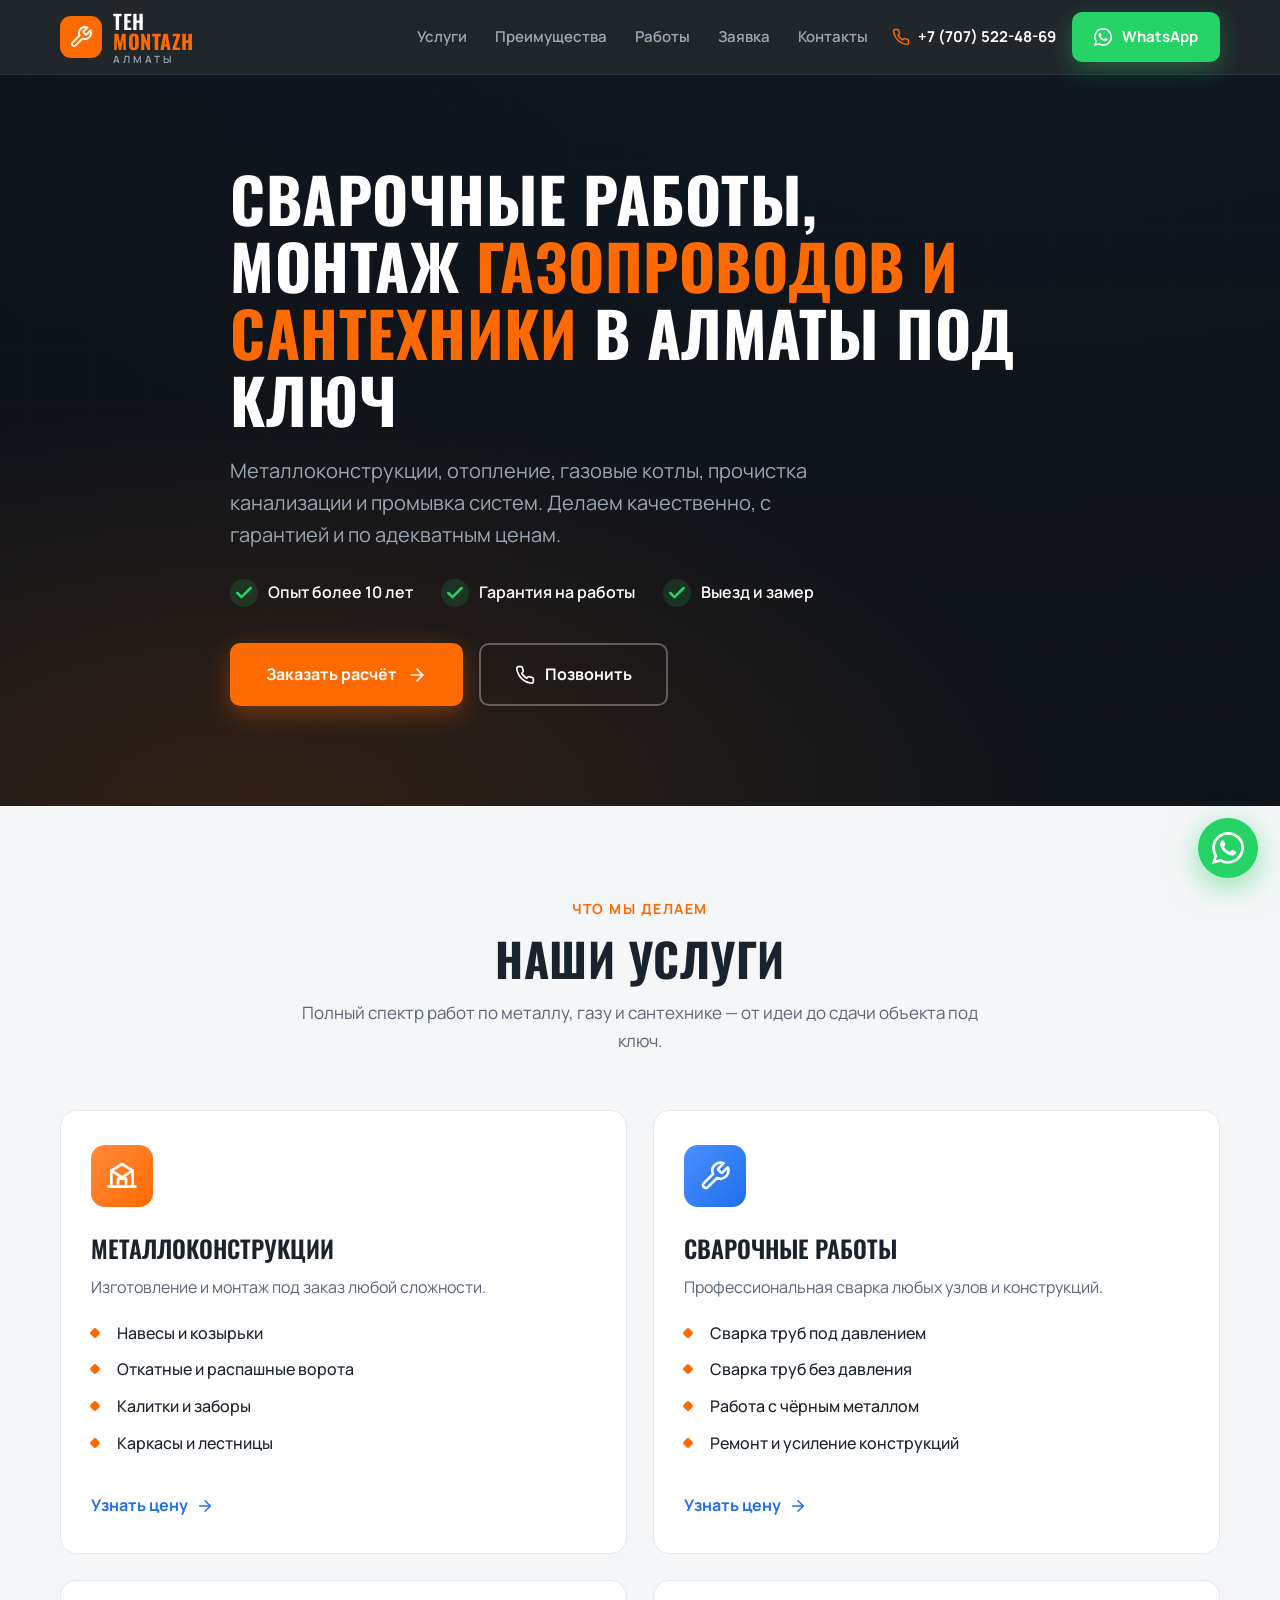
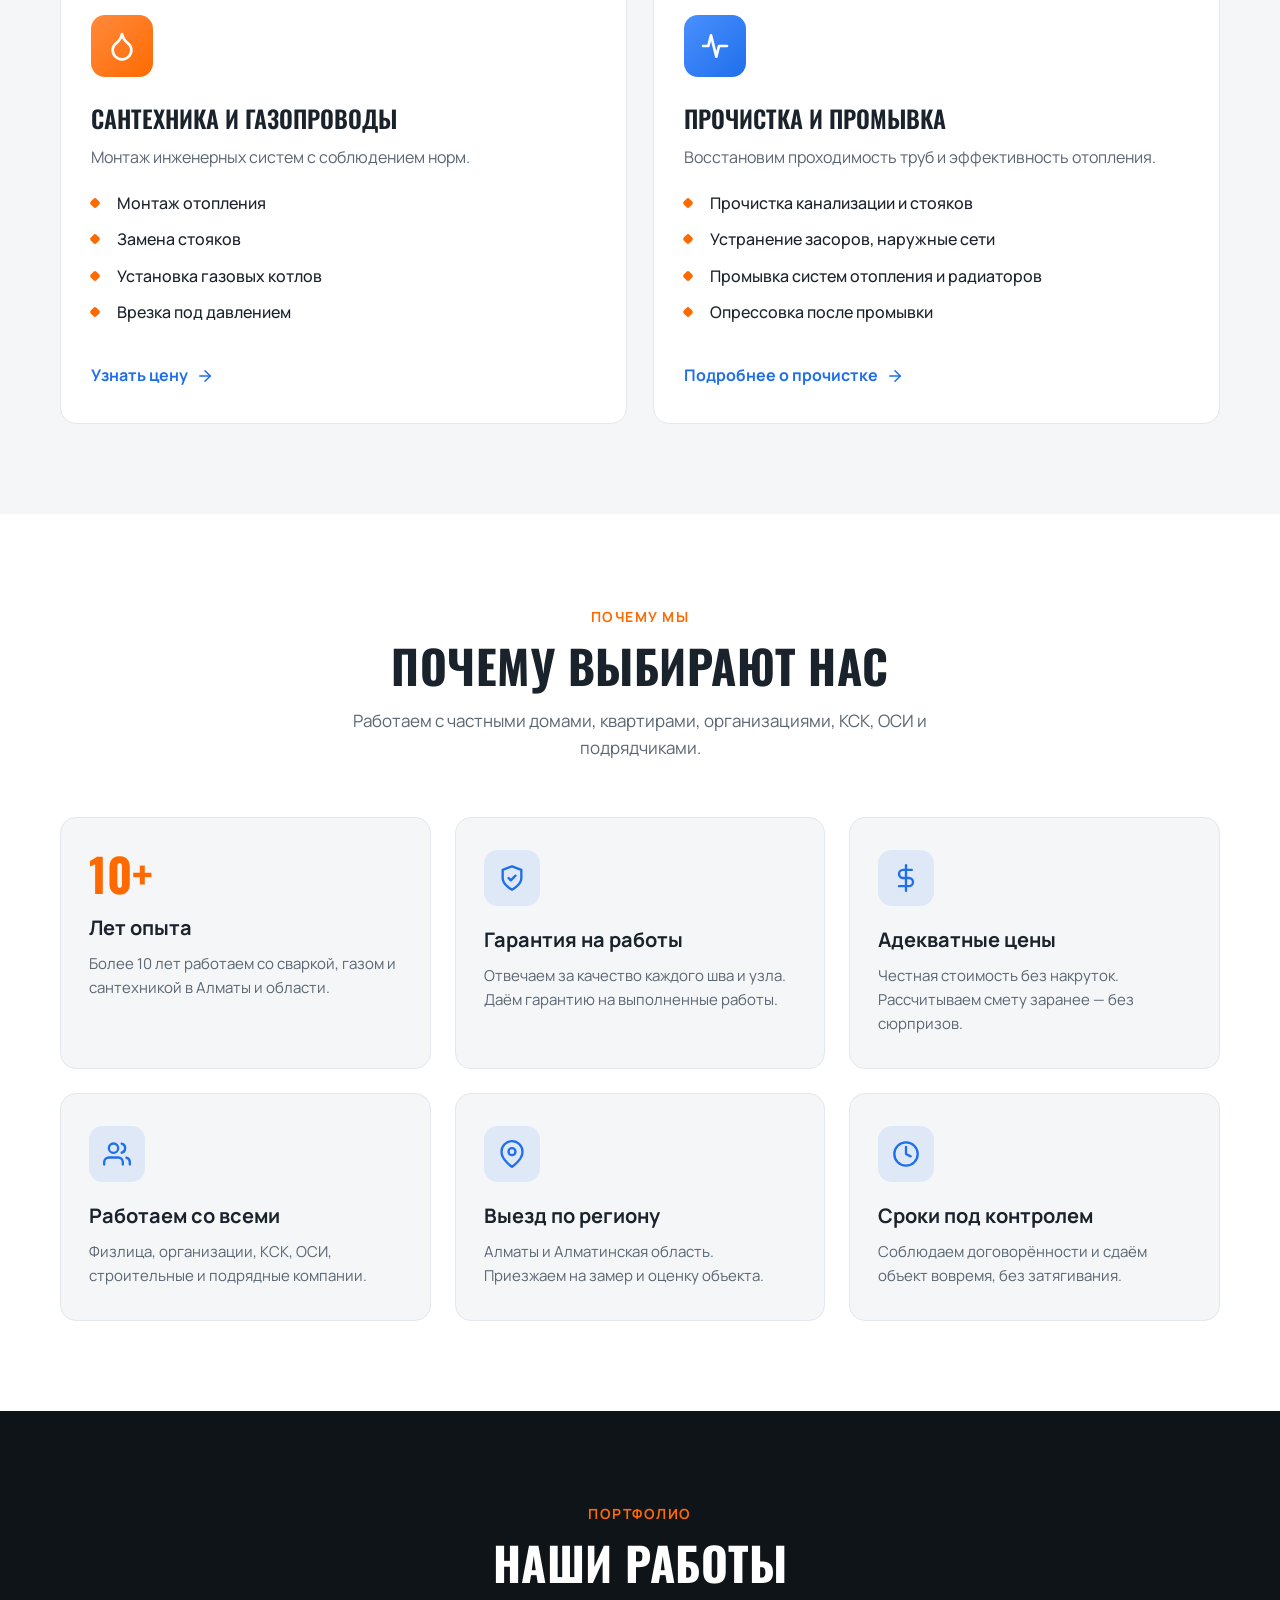
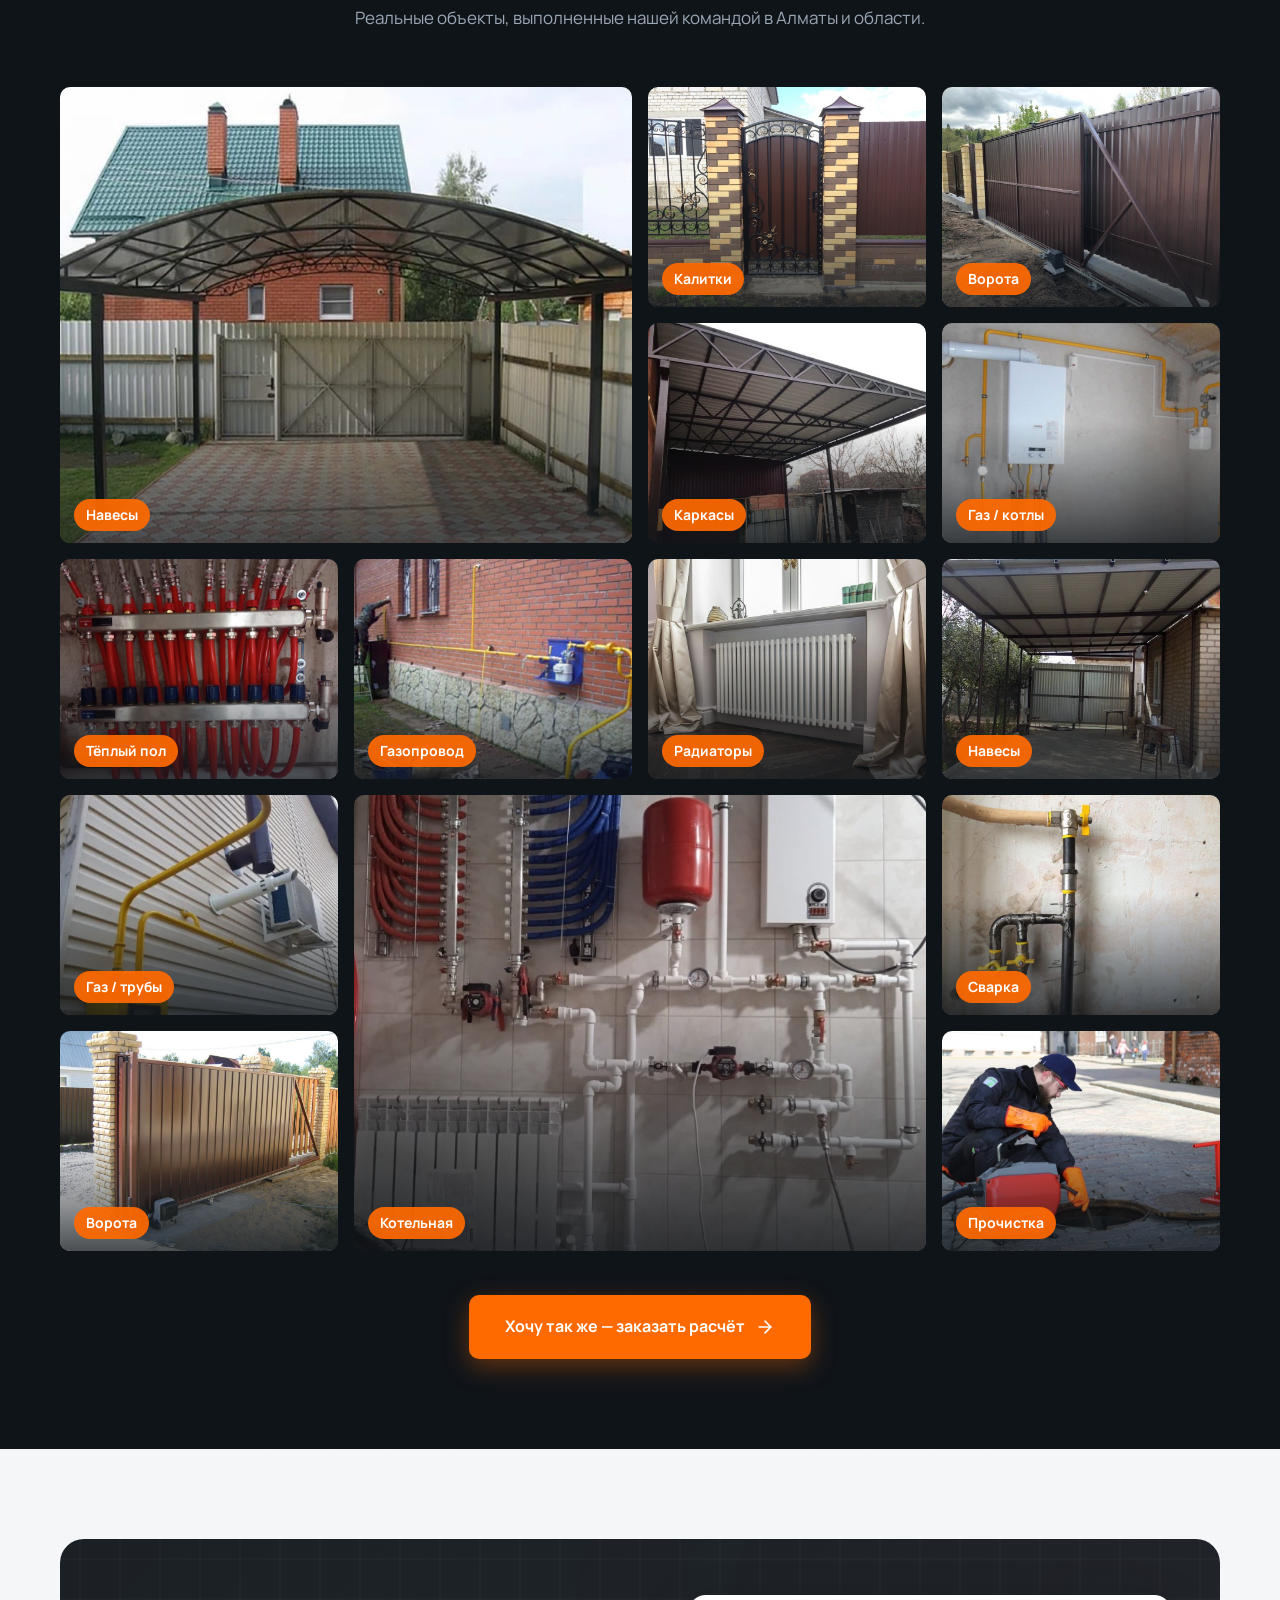
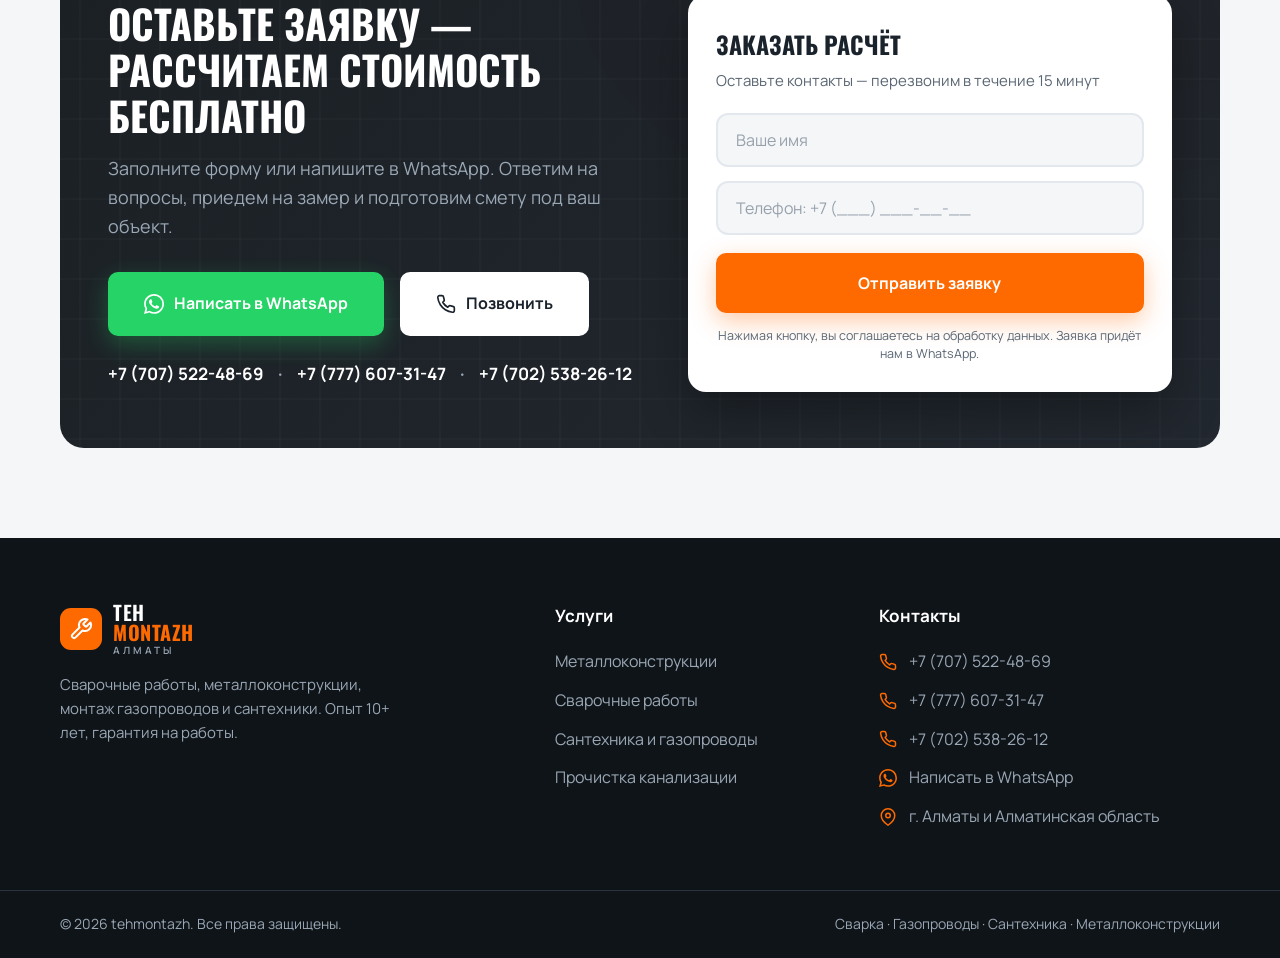
==== commit 7c38b2fd: "Add SEO landing page: Прочистка канализации в Алматы - New route /prochistka-kanalizacii-almaty/ wit" ====
--- a/index.html
+++ b/index.html
@@ -171,7 +171,7 @@
                         <li>Промывка систем отопления и радиаторов</li>
                         <li>Опрессовка после промывки</li>
                     </ul>
-                    <a href="https://wa.me/77075224869?text=Здравствуйте!%20Интересует%20прочистка%20канализации%20или%20промывка%20отопления." target="_blank" rel="noopener" class="card__link">Узнать цену
+                    <a href="prochistka-kanalizacii-almaty/" class="card__link">Подробнее о прочистке
                         <svg viewBox="0 0 24 24" fill="none" stroke="currentColor" stroke-width="2" stroke-linecap="round" stroke-linejoin="round"><line x1="5" y1="12" x2="19" y2="12"/><polyline points="12 5 19 12 12 19"/></svg>
                     </a>
                 </article>
@@ -371,7 +371,7 @@
                     <li><a href="#services">Металлоконструкции</a></li>
                     <li><a href="#services">Сварочные работы</a></li>
                     <li><a href="#services">Сантехника и газопроводы</a></li>
-                    <li><a href="#services">Прочистка и промывка</a></li>
+                    <li><a href="prochistka-kanalizacii-almaty/">Прочистка канализации</a></li>
                 </ul>
             </div>
 
--- a/styles.css
+++ b/styles.css
@@ -770,3 +770,195 @@
     .wa-float { width: 54px; height: 54px; right: 16px; bottom: 16px; }
     .wa-float svg { width: 28px; height: 28px; }
 }
+
+/* ============================================================= */
+/* ========= СТРАНИЦА «ПРОЧИСТКА КАНАЛИЗАЦИИ» =================== */
+/* ============================================================= */
+
+/* Хлебные крошки */
+.breadcrumbs {
+    position: relative;
+    z-index: 2;
+    margin-bottom: 20px;
+    font-size: 14px;
+    color: var(--text-light-muted);
+}
+.breadcrumbs a { color: var(--text-light-muted); transition: var(--transition); }
+.breadcrumbs a:hover { color: #fff; }
+.breadcrumbs span { color: var(--orange); }
+
+/* Hero страницы услуги */
+.hero--service {
+    background:
+        linear-gradient(180deg, rgba(15, 20, 25, 0.86) 0%, rgba(15, 20, 25, 0.90) 100%),
+        linear-gradient(90deg, rgba(15, 20, 25, 0.92) 0%, rgba(15, 20, 25, 0.55) 60%, rgba(15, 20, 25, 0.4) 100%),
+        url("assets/img/prochistka-hero.jpg");
+    background-size: cover;
+    background-position: center;
+}
+
+/* Блок описания услуги */
+.about__grid {
+    display: grid;
+    grid-template-columns: 1fr 1fr;
+    gap: 48px;
+    align-items: center;
+}
+.about__media { position: relative; }
+.about__media img {
+    width: 100%;
+    border-radius: var(--radius);
+    box-shadow: var(--shadow-lg);
+}
+.about__tag {
+    display: inline-block;
+    color: var(--orange);
+    font-weight: 700;
+    font-size: 14px;
+    letter-spacing: 1.5px;
+    text-transform: uppercase;
+    margin-bottom: 12px;
+}
+.about__title {
+    font-family: 'Oswald', sans-serif;
+    font-size: clamp(26px, 4vw, 38px);
+    font-weight: 700;
+    text-transform: uppercase;
+    line-height: 1.12;
+    margin-bottom: 16px;
+}
+.about__lead { color: var(--text-muted); font-size: 17px; margin-bottom: 20px; }
+.about__list { display: grid; gap: 13px; }
+.about__list li {
+    position: relative;
+    padding-left: 34px;
+    font-weight: 500;
+}
+.about__list li svg {
+    position: absolute;
+    left: 0;
+    top: 2px;
+    width: 22px;
+    height: 22px;
+    color: var(--wa);
+    background: rgba(37, 211, 102, 0.14);
+    padding: 4px;
+    border-radius: 50%;
+    box-sizing: border-box;
+}
+
+/* Блок цен */
+.pricing { background: var(--surface-2); }
+.pricing__grid {
+    display: grid;
+    grid-template-columns: repeat(3, 1fr);
+    gap: 22px;
+}
+.price-card {
+    background: #fff;
+    border: 1px solid var(--border);
+    border-radius: var(--radius);
+    padding: 28px 26px;
+    transition: var(--transition);
+    display: flex;
+    flex-direction: column;
+}
+.price-card:hover { transform: translateY(-4px); box-shadow: var(--shadow-lg); border-color: transparent; }
+.price-card__icon {
+    width: 52px; height: 52px;
+    display: grid; place-items: center;
+    background: rgba(31, 111, 235, 0.1);
+    border-radius: 12px;
+    margin-bottom: 16px;
+}
+.price-card__icon svg { width: 26px; height: 26px; color: var(--blue); }
+.price-card__name { font-size: 19px; font-weight: 700; margin-bottom: 6px; }
+.price-card__desc { color: var(--text-muted); font-size: 14.5px; margin-bottom: 18px; flex-grow: 1; }
+.price-card__price {
+    font-family: 'Oswald', sans-serif;
+    font-size: 22px;
+    font-weight: 600;
+    color: var(--orange);
+    padding-top: 14px;
+    border-top: 1px dashed var(--border);
+}
+.pricing__note {
+    margin-top: 30px;
+    background: #fff;
+    border: 1px solid var(--border);
+    border-left: 4px solid var(--orange);
+    border-radius: var(--radius-sm);
+    padding: 20px 24px;
+    color: var(--text-muted);
+    font-size: 15px;
+    display: flex;
+    align-items: center;
+    gap: 14px;
+}
+.pricing__note svg { width: 26px; height: 26px; color: var(--orange); flex-shrink: 0; }
+.pricing__note b { color: var(--text); }
+
+/* До / После (заглушки под фото) */
+.beforeafter__grid {
+    display: grid;
+    grid-template-columns: repeat(3, 1fr);
+    gap: 24px;
+}
+.ba-case {
+    background: var(--surface-2);
+    border: 1px solid var(--border);
+    border-radius: var(--radius);
+    padding: 16px;
+}
+.ba-case__pair {
+    display: grid;
+    grid-template-columns: 1fr 1fr;
+    gap: 10px;
+    margin-bottom: 14px;
+}
+.ba-slot {
+    position: relative;
+    aspect-ratio: 3 / 4;
+    border: 2px dashed #c7d0da;
+    border-radius: 12px;
+    display: flex;
+    flex-direction: column;
+    align-items: center;
+    justify-content: center;
+    gap: 8px;
+    color: var(--text-muted);
+    text-align: center;
+    background: #fff;
+    overflow: hidden;
+}
+.ba-slot img { position: absolute; inset: 0; width: 100%; height: 100%; object-fit: cover; }
+.ba-slot svg { width: 30px; height: 30px; opacity: 0.5; }
+.ba-slot small { font-size: 12px; padding: 0 8px; }
+.ba-slot__badge {
+    position: absolute;
+    top: 8px; left: 8px;
+    font-size: 12px;
+    font-weight: 700;
+    color: #fff;
+    padding: 3px 10px;
+    border-radius: 100px;
+    z-index: 2;
+}
+.ba-slot__badge--before { background: #6b7683; }
+.ba-slot__badge--after { background: var(--wa); }
+.ba-case__title { font-weight: 700; font-size: 15px; text-align: center; }
+
+@media (max-width: 900px) {
+    .about__grid { grid-template-columns: 1fr; gap: 32px; }
+    .about__media { order: -1; }
+    .pricing__grid { grid-template-columns: repeat(2, 1fr); }
+    .beforeafter__grid { grid-template-columns: 1fr; max-width: 460px; margin: 0 auto; }
+}
+@media (max-width: 560px) {
+    .pricing__grid { grid-template-columns: 1fr; }
+}
+
+/* Галерея процесса на странице услуги (3 колонки) */
+.works__grid--3 { grid-template-columns: repeat(3, 1fr); grid-auto-rows: 240px; }
+@media (max-width: 900px) { .works__grid--3 { grid-template-columns: repeat(2, 1fr); } }
+@media (max-width: 560px) { .works__grid--3 { grid-template-columns: 1fr; grid-auto-rows: 220px; } }
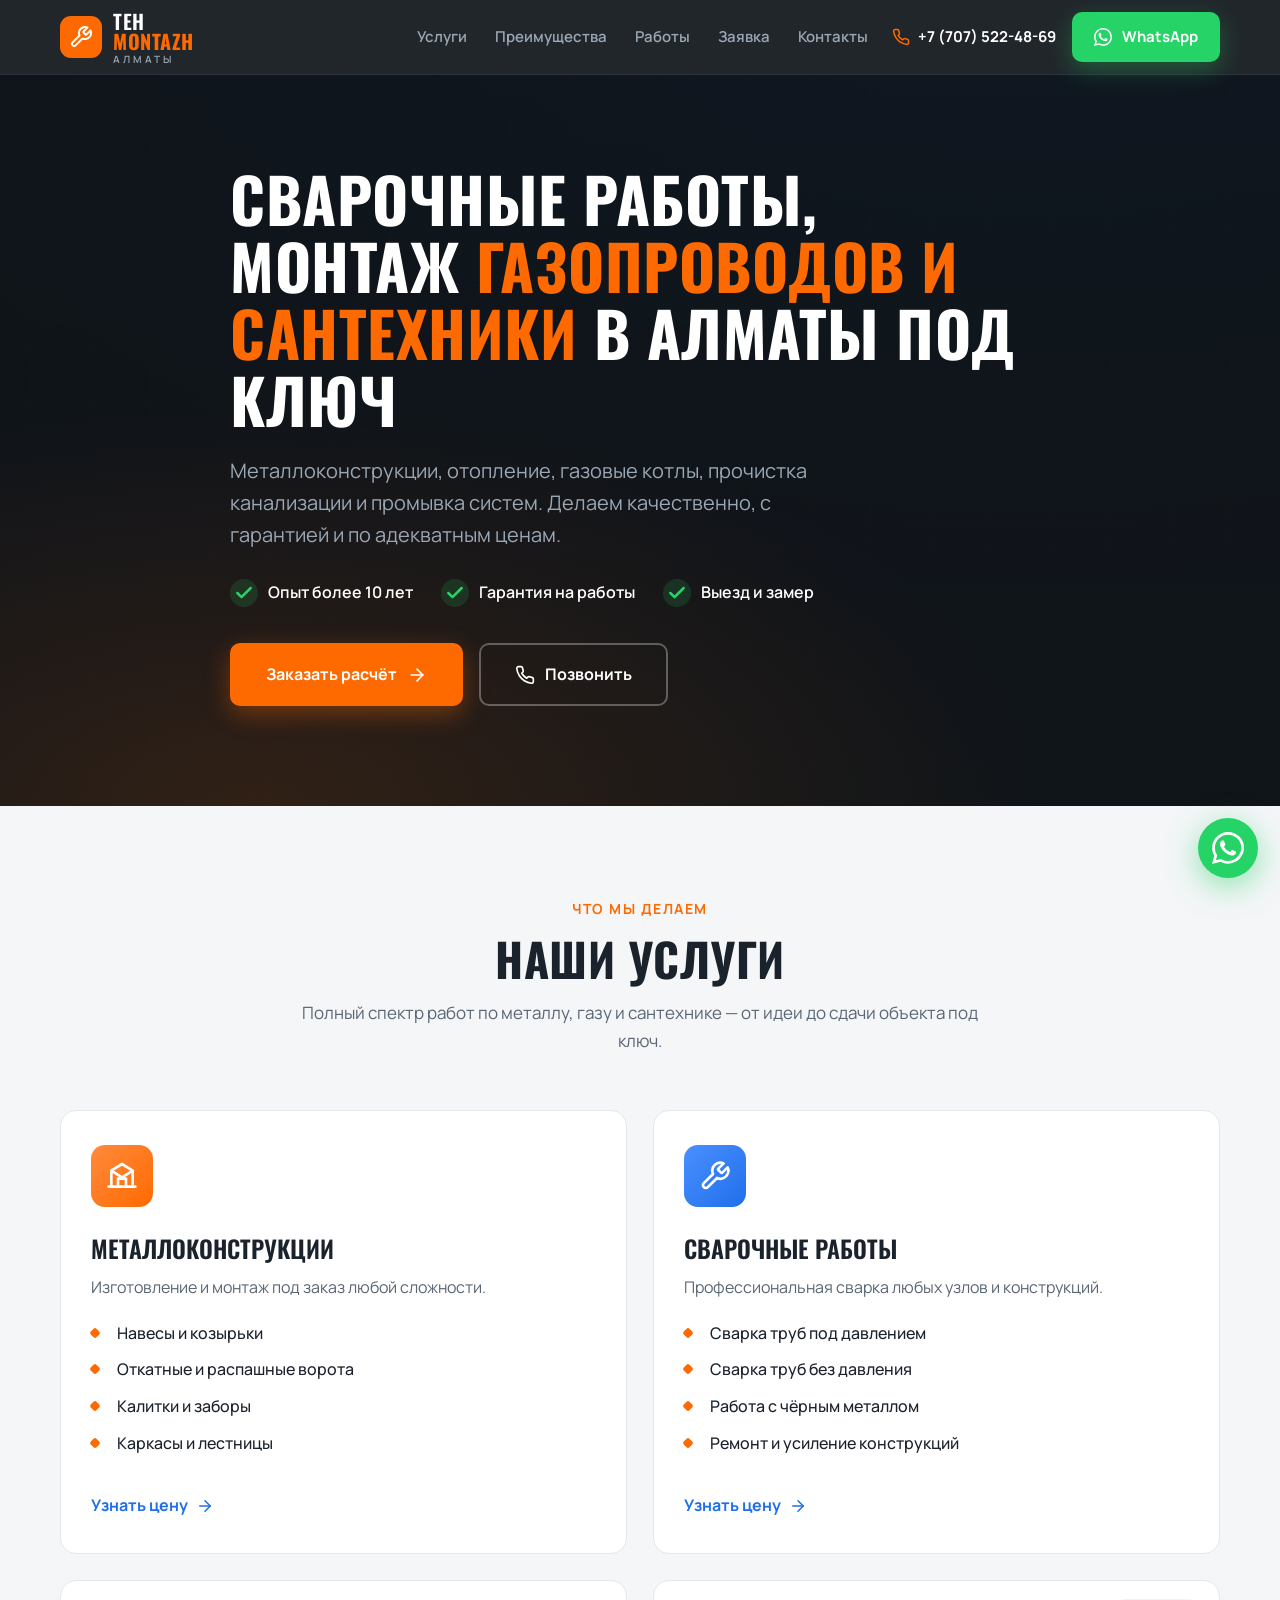
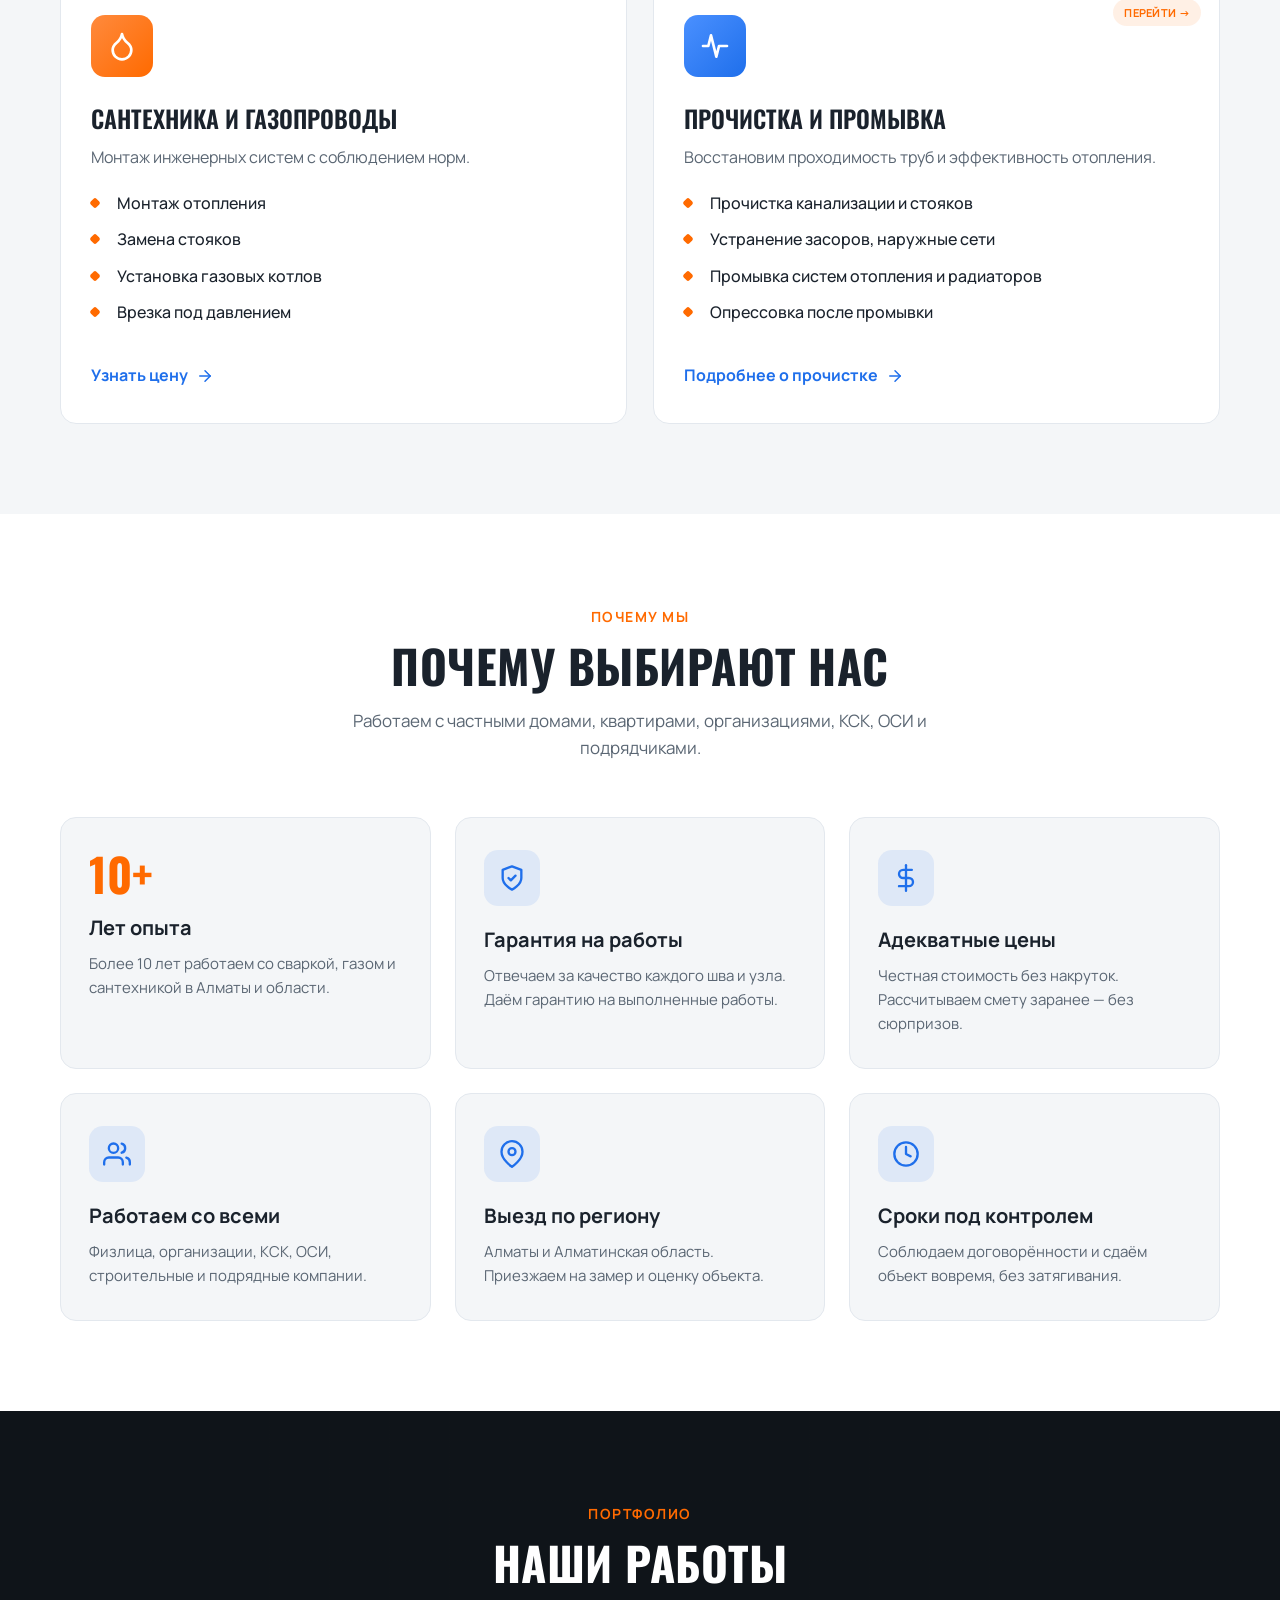
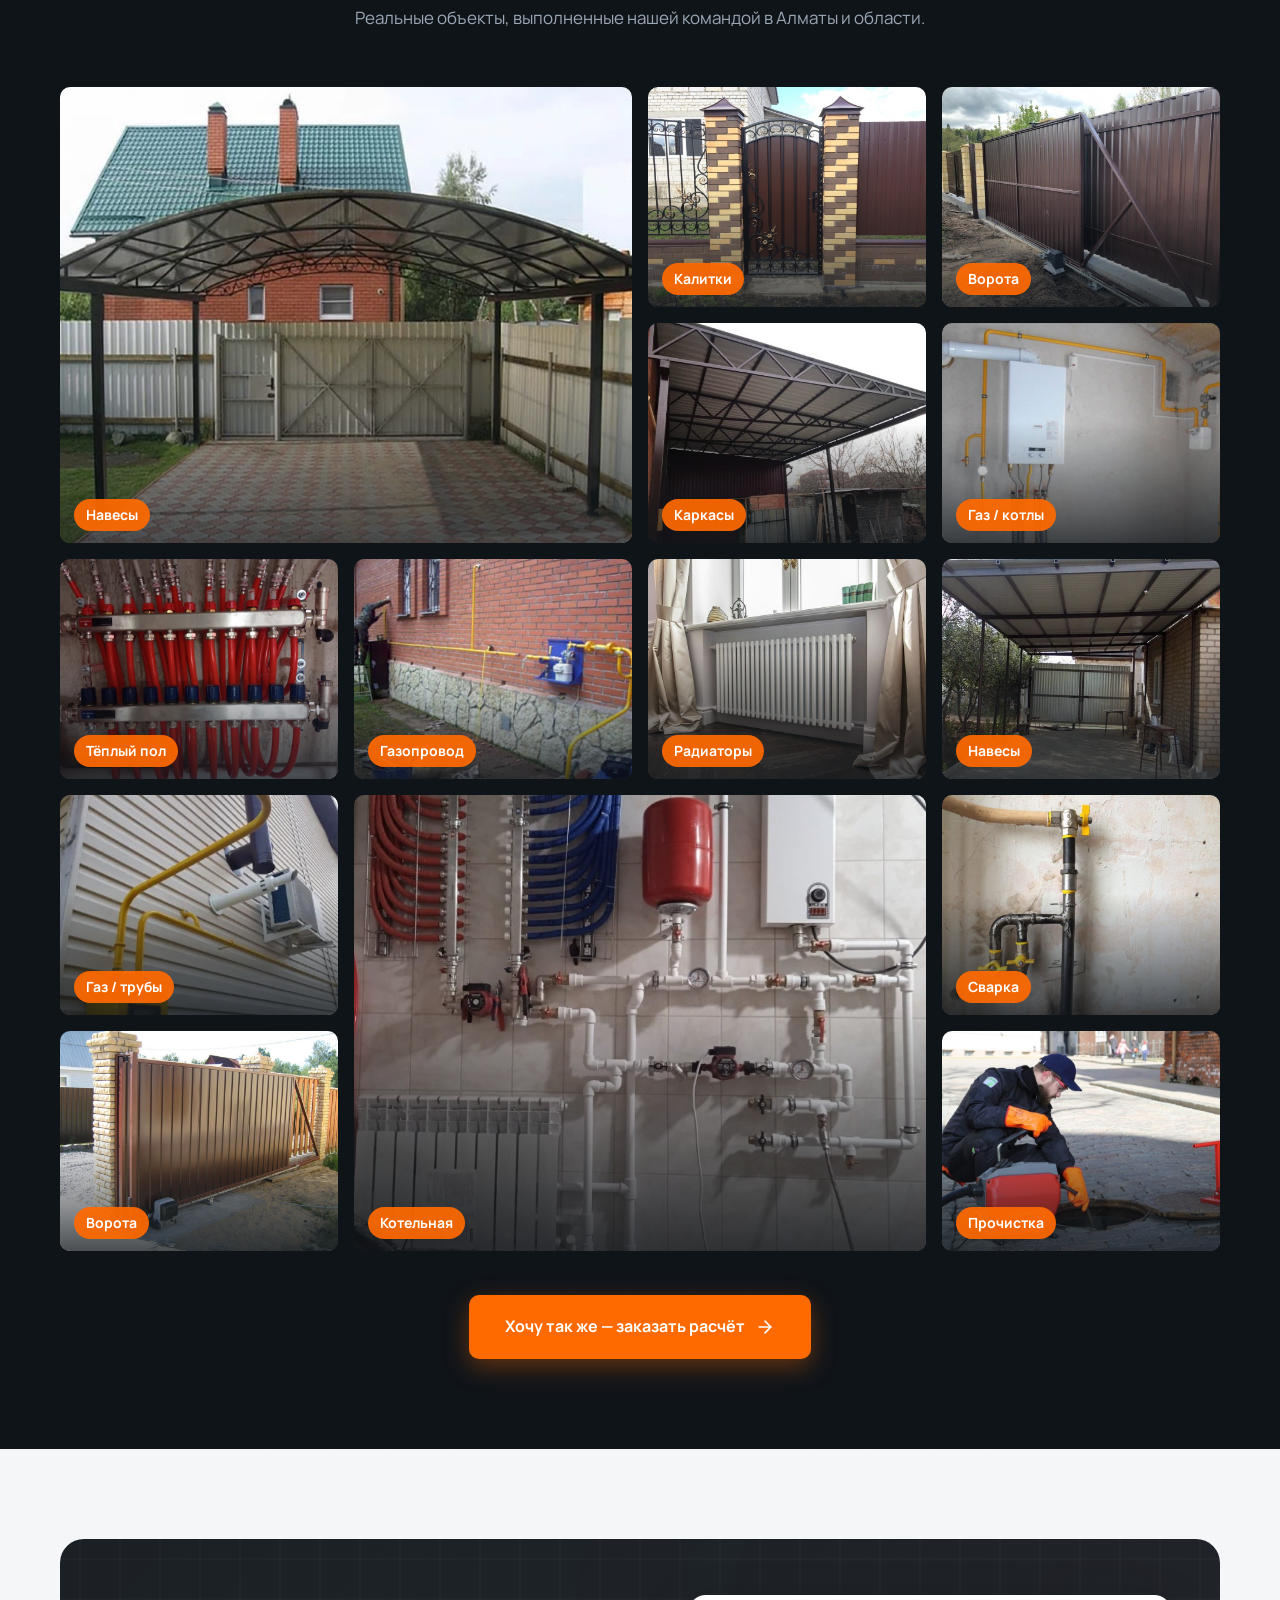
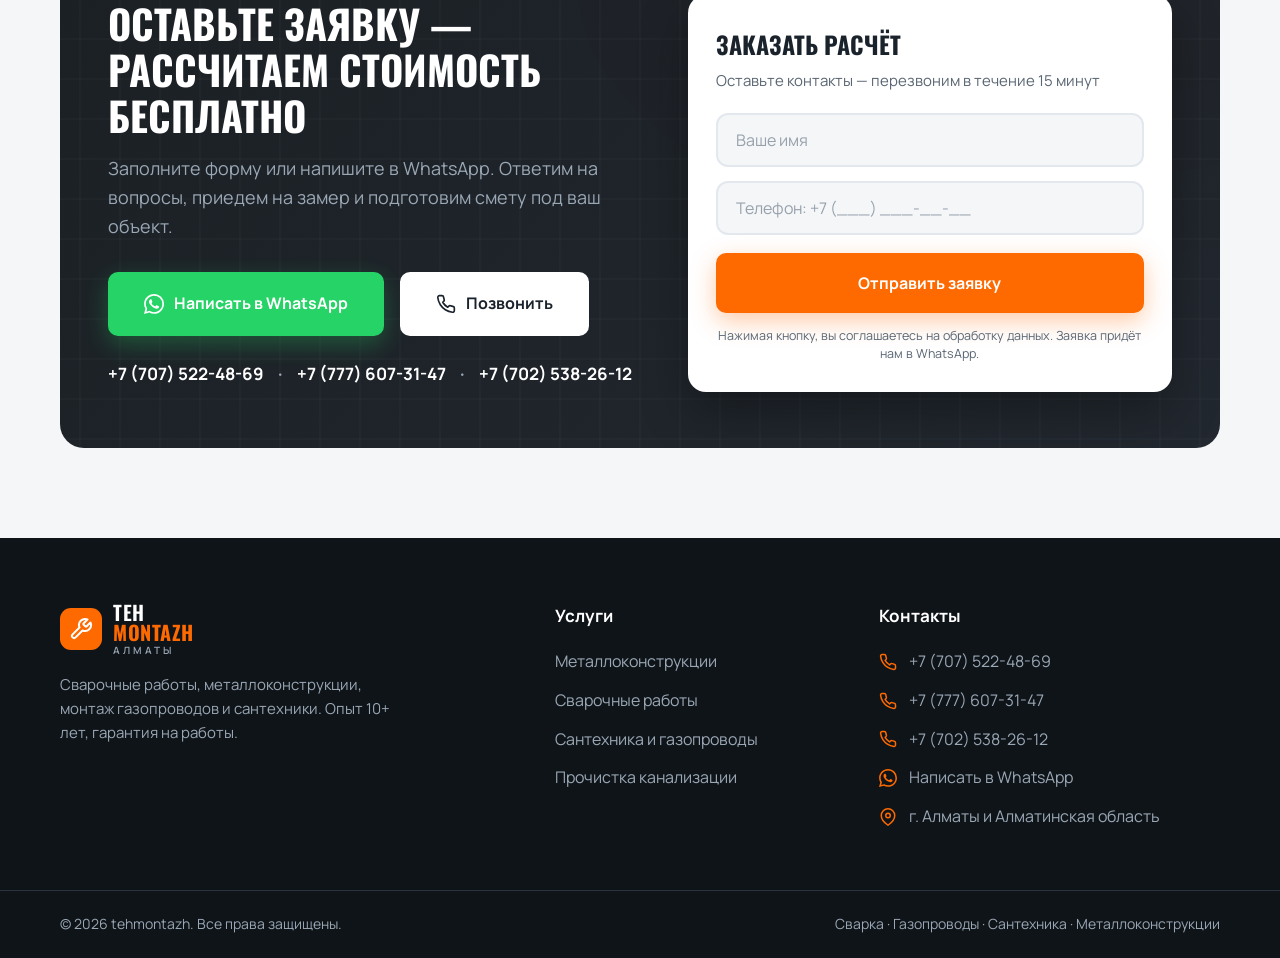
==== commit 847b5590: "Make prochistka service card fully clickable → links to drain-cleaning page Co-Authored-By: Claude O" ====
--- a/index.html
+++ b/index.html
@@ -158,8 +158,9 @@
                     </a>
                 </article>
 
-                <!-- Прочистка и промывка -->
-                <article class="card">
+                <!-- Прочистка и промывка (ведёт на отдельную страницу) -->
+                <a href="prochistka-kanalizacii-almaty/" class="card card--clickable">
+                    <span class="card__badge">Перейти →</span>
                     <div class="card__icon card__icon--blue">
                         <svg viewBox="0 0 24 24" fill="none" stroke="currentColor" stroke-width="2" stroke-linecap="round" stroke-linejoin="round"><path d="M3 12h4l2-8 4 16 2-8h6"/></svg>
                     </div>
@@ -171,10 +172,10 @@
                         <li>Промывка систем отопления и радиаторов</li>
                         <li>Опрессовка после промывки</li>
                     </ul>
-                    <a href="prochistka-kanalizacii-almaty/" class="card__link">Подробнее о прочистке
+                    <span class="card__link">Подробнее о прочистке
                         <svg viewBox="0 0 24 24" fill="none" stroke="currentColor" stroke-width="2" stroke-linecap="round" stroke-linejoin="round"><line x1="5" y1="12" x2="19" y2="12"/><polyline points="12 5 19 12 12 19"/></svg>
-                    </a>
-                </article>
+                    </span>
+                </a>
             </div>
         </div>
     </section>
--- a/styles.css
+++ b/styles.css
@@ -962,3 +962,24 @@
 .works__grid--3 { grid-template-columns: repeat(3, 1fr); grid-auto-rows: 240px; }
 @media (max-width: 900px) { .works__grid--3 { grid-template-columns: repeat(2, 1fr); } }
 @media (max-width: 560px) { .works__grid--3 { grid-template-columns: 1fr; grid-auto-rows: 220px; } }
+
+/* Кликабельная карточка услуги (ведёт на отдельную страницу) */
+.card--clickable { cursor: pointer; }
+.card--clickable:hover .card__link { color: var(--orange); }
+.card--clickable:hover .card__link svg { transform: translateX(4px); }
+.card__badge {
+    position: absolute;
+    top: 18px;
+    right: 18px;
+    z-index: 2;
+    font-size: 11px;
+    font-weight: 700;
+    letter-spacing: 0.3px;
+    text-transform: uppercase;
+    color: var(--orange);
+    background: rgba(255, 106, 0, 0.1);
+    padding: 5px 11px;
+    border-radius: 100px;
+    transition: var(--transition);
+}
+.card--clickable:hover .card__badge { background: var(--orange); color: #fff; }
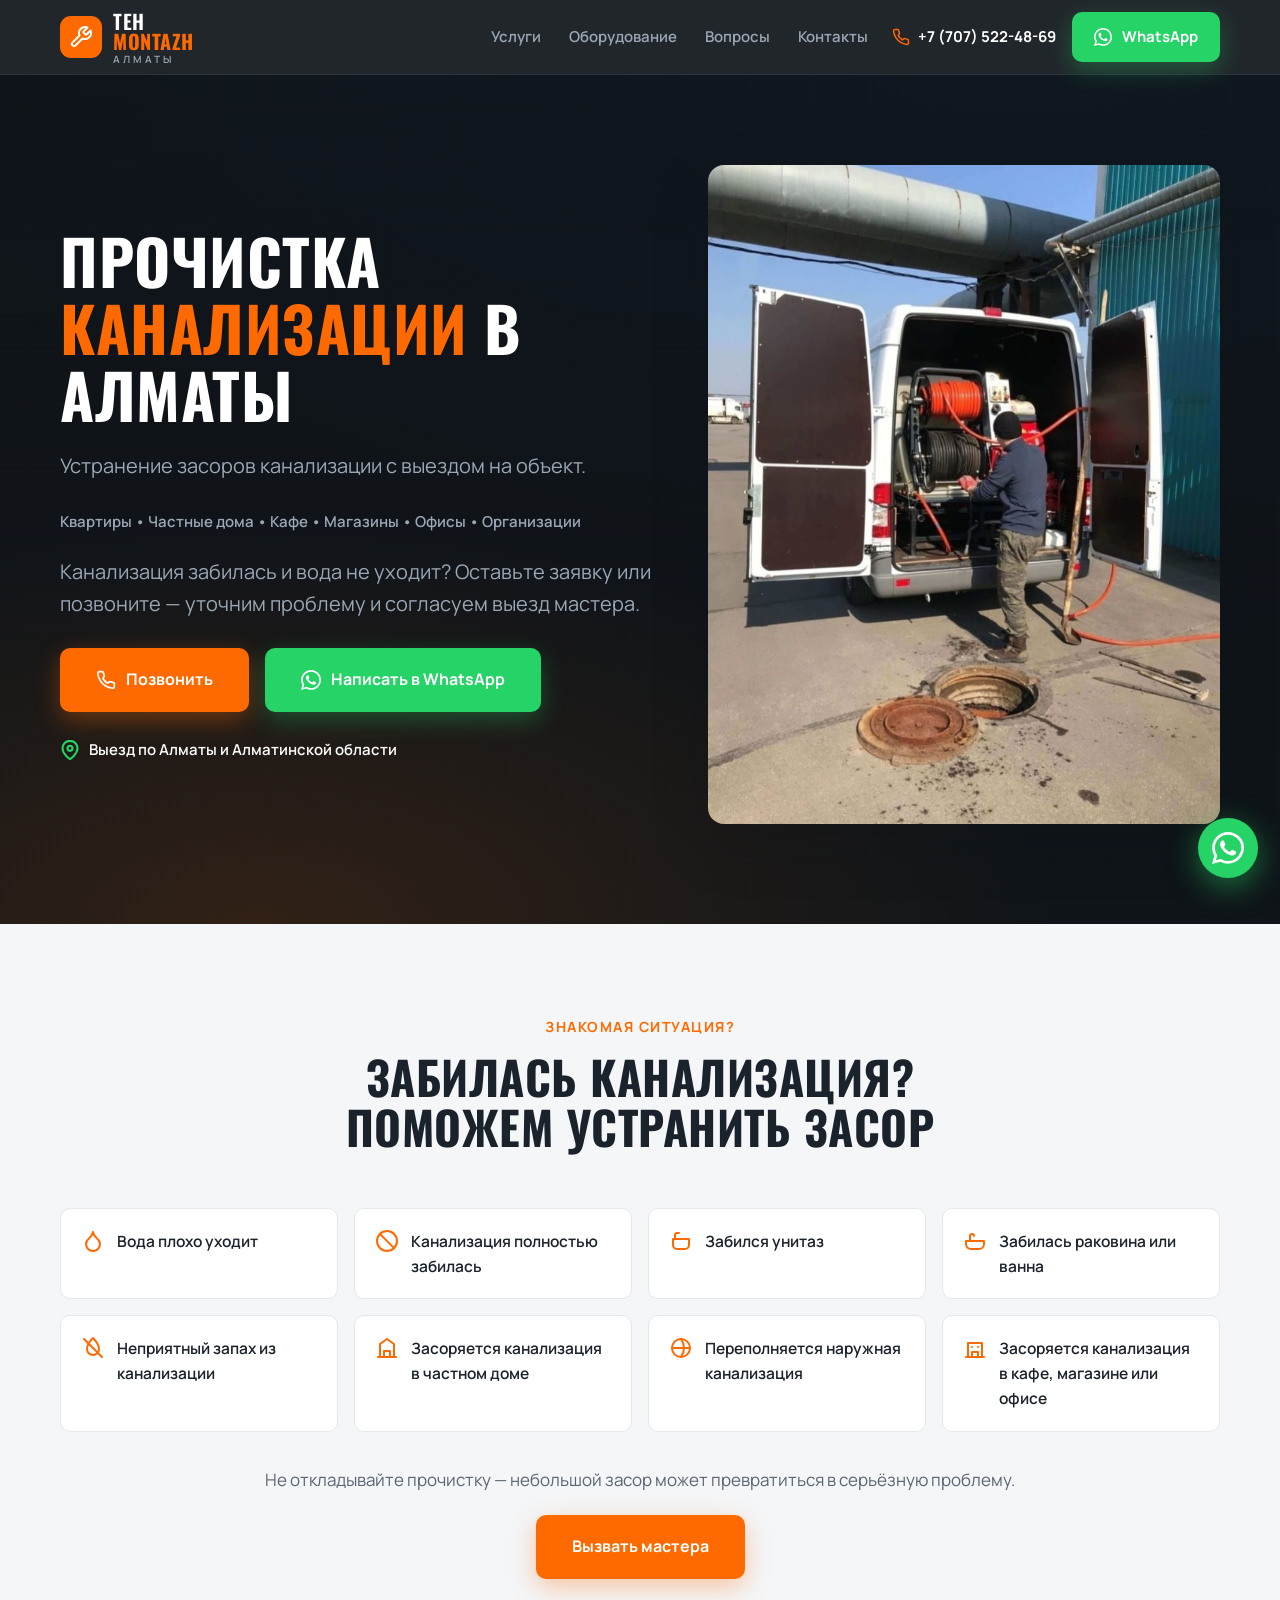
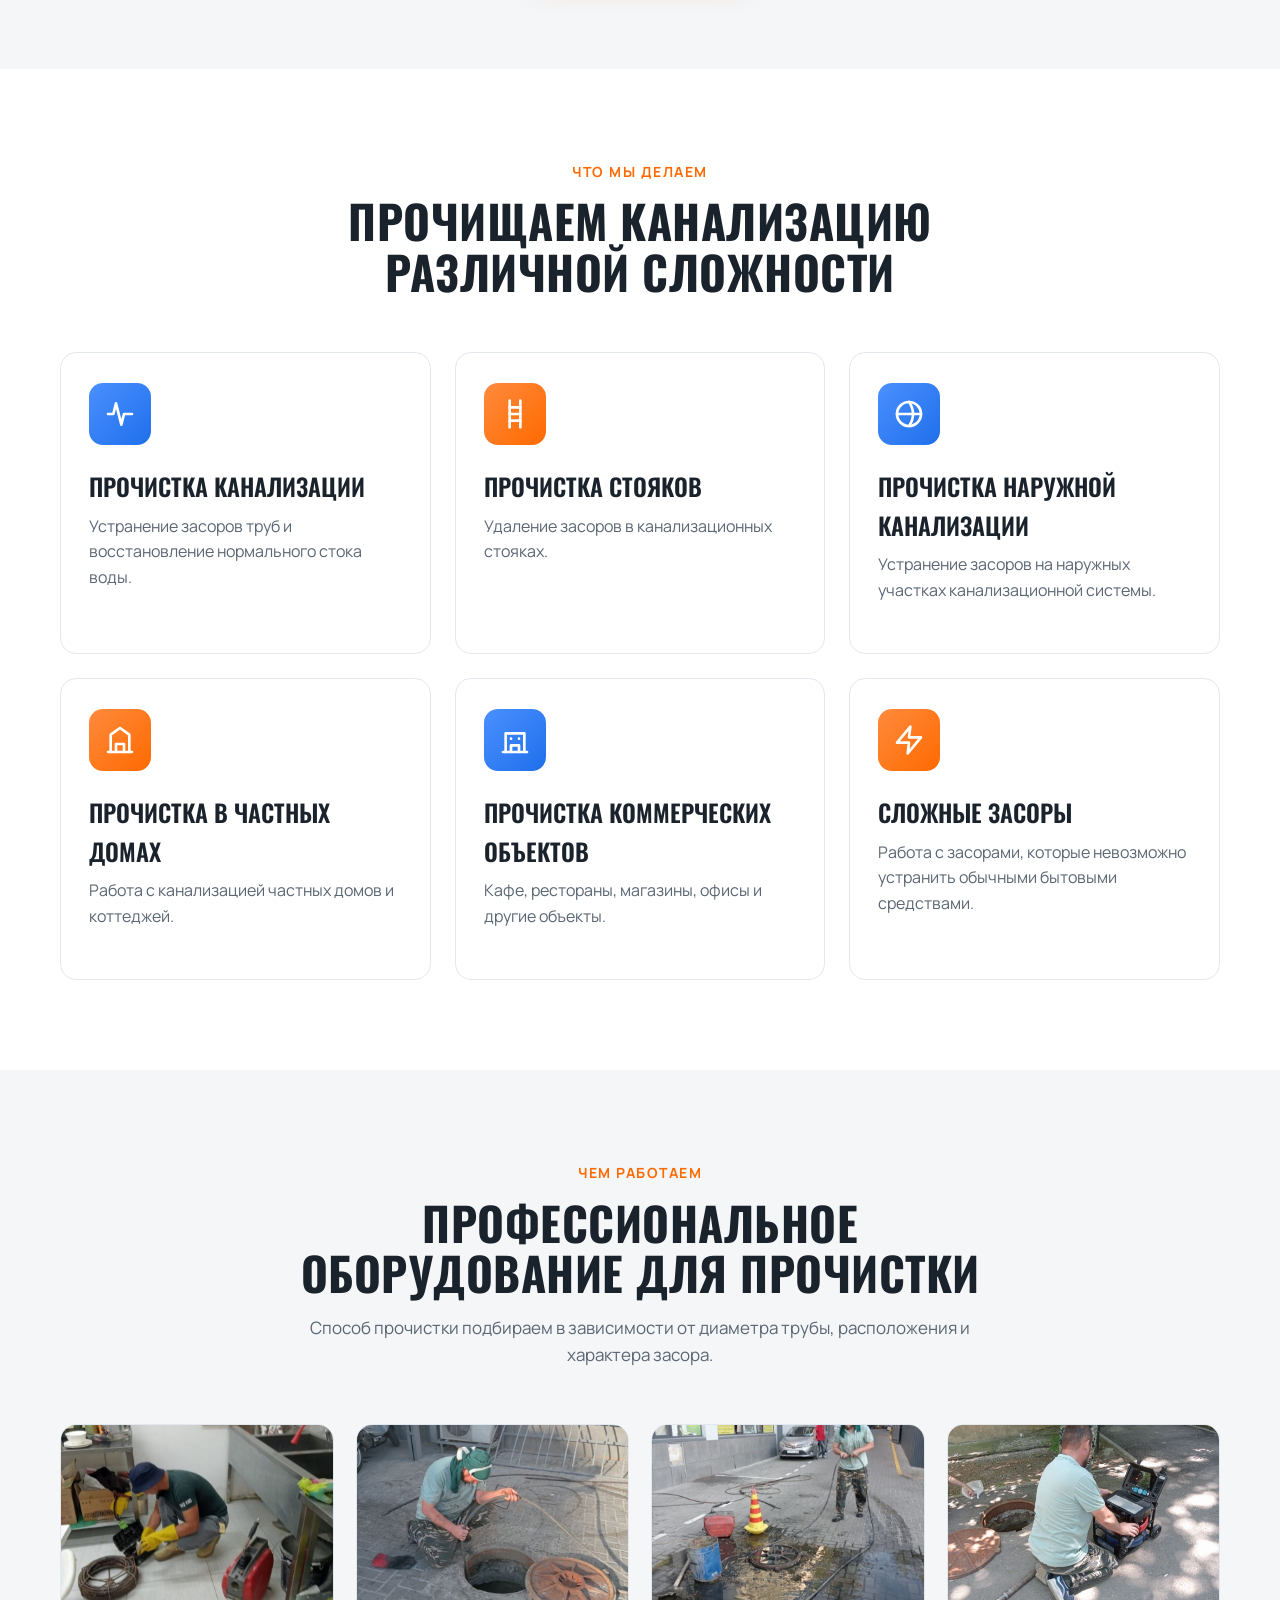
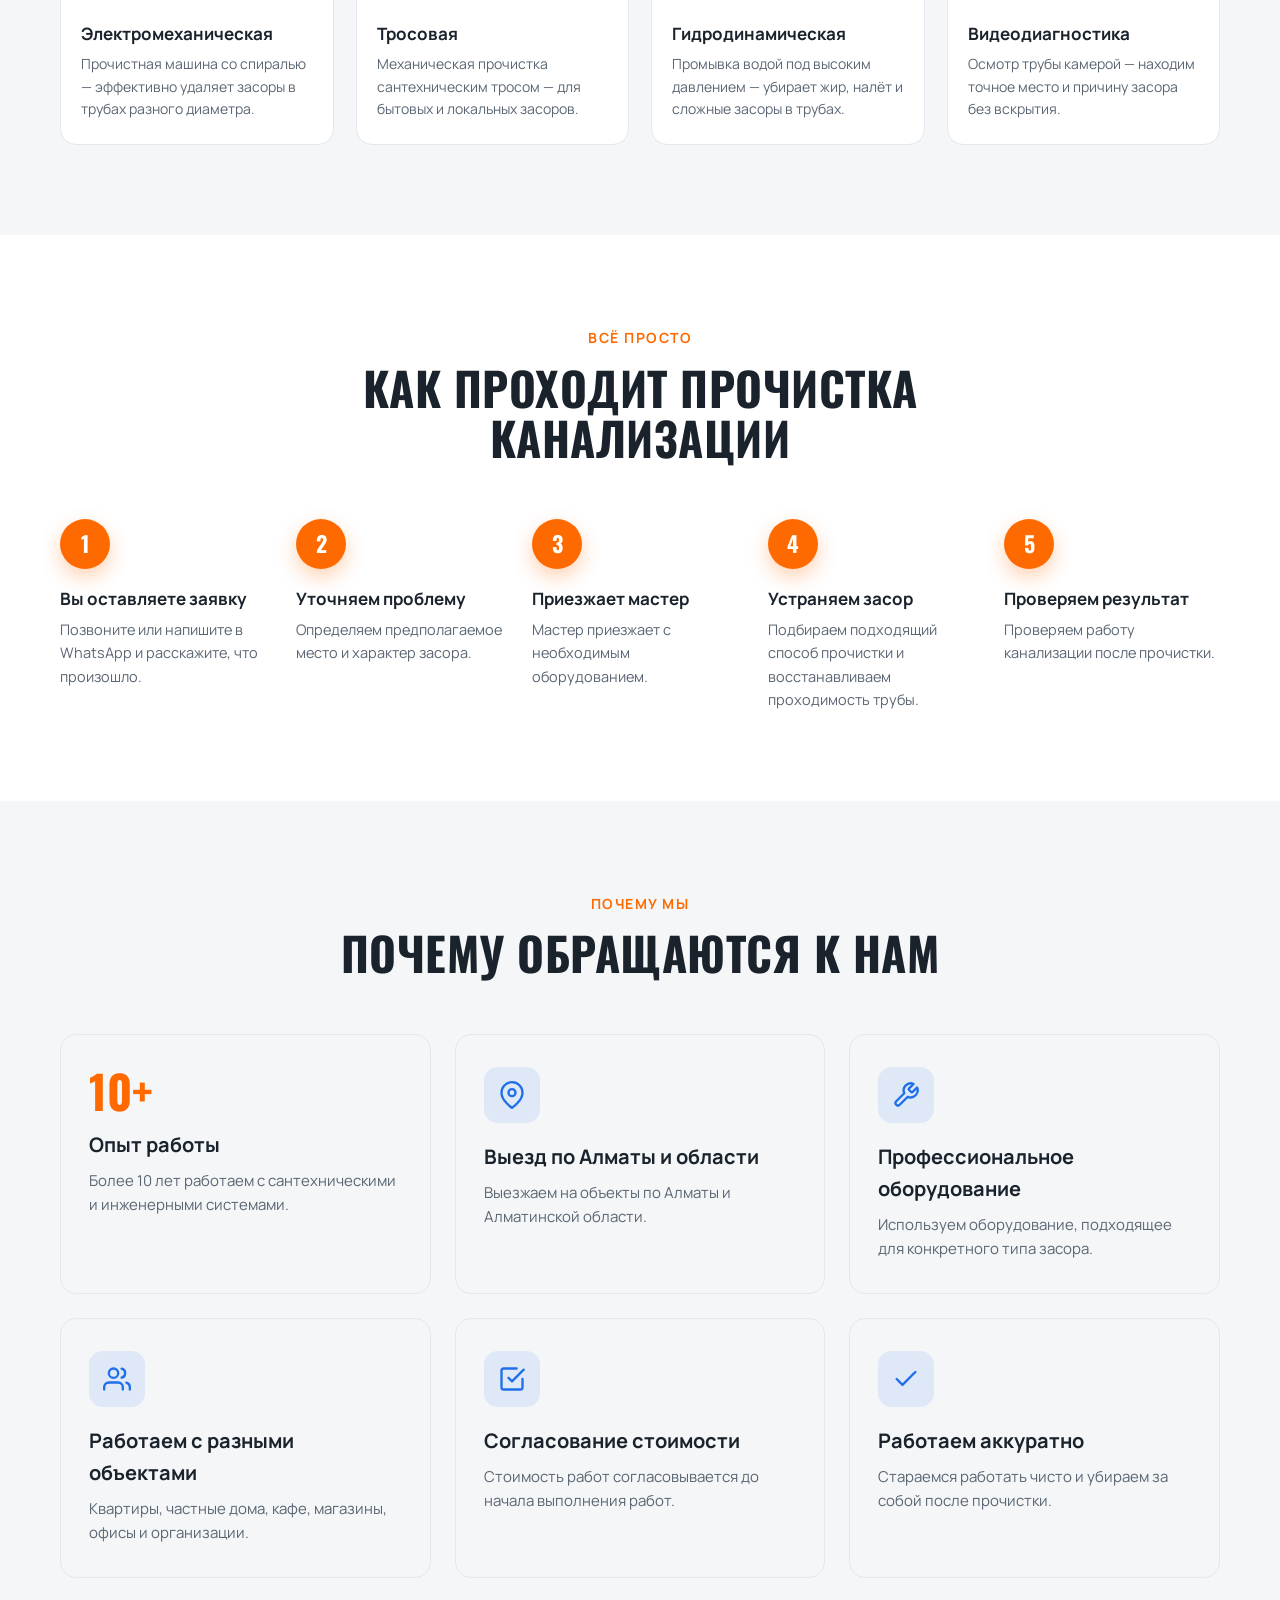
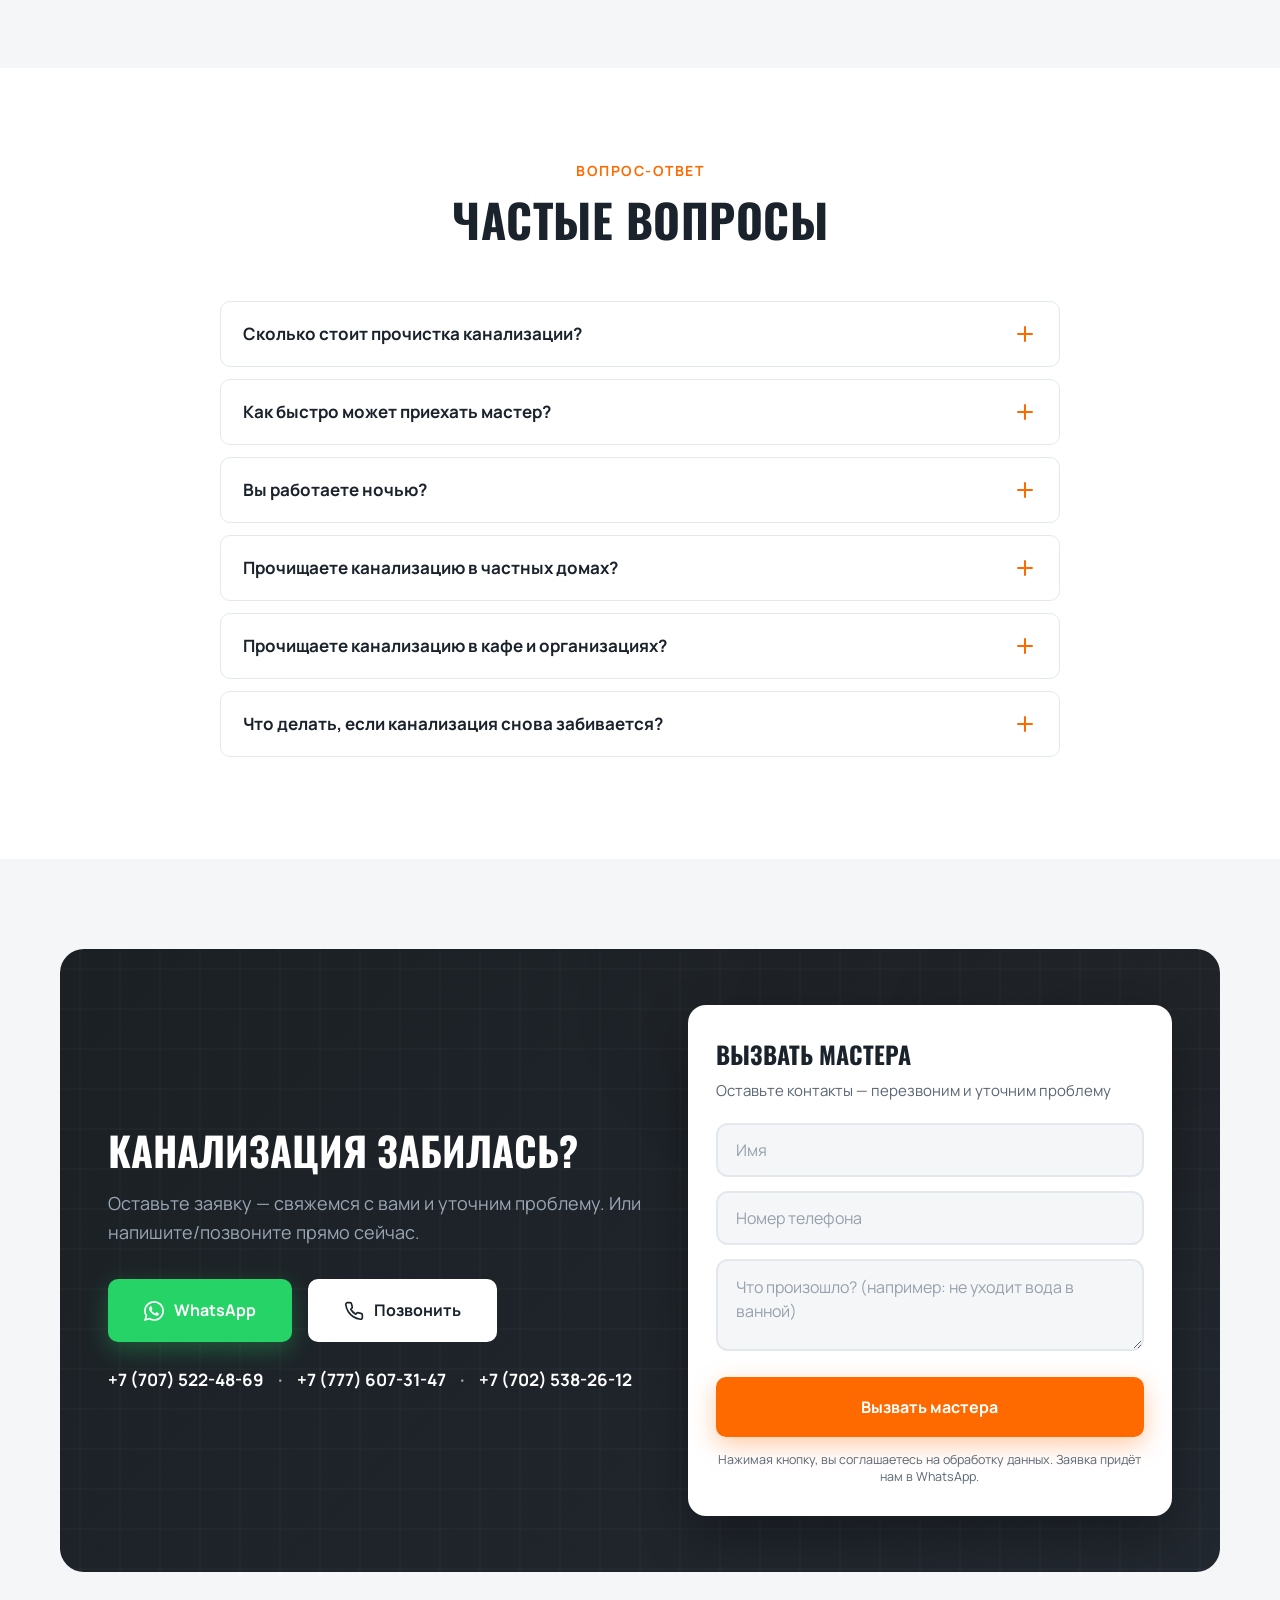
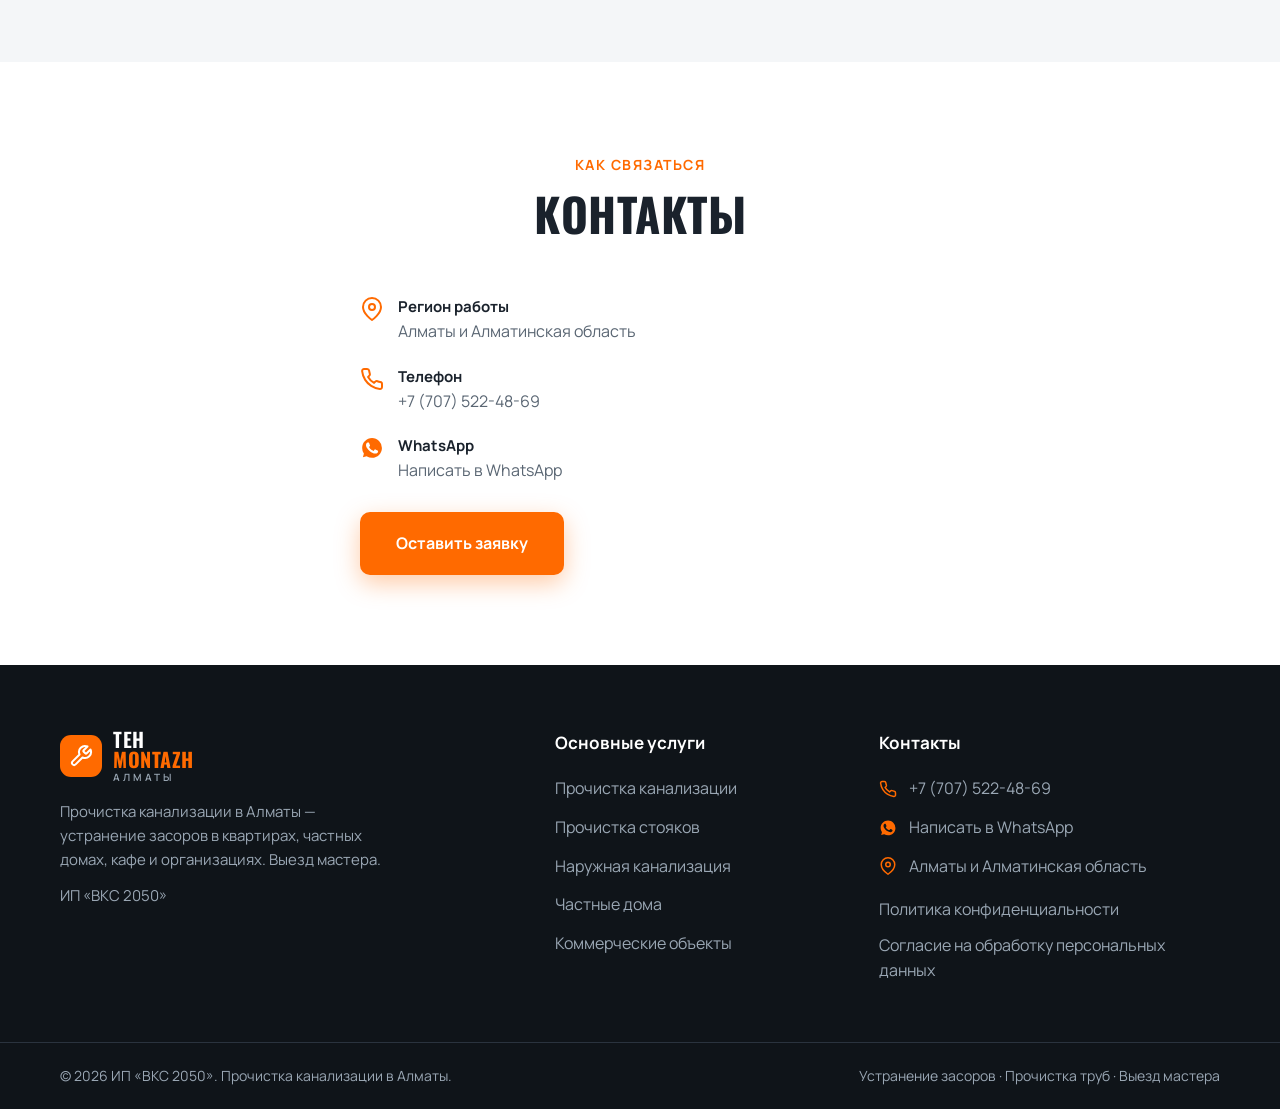
==== commit 4bad91a5: "Rebuild site as single drain-cleaning landing (прочистка канализации) - Convert homepage into focuse" ====
--- a/index.html
+++ b/index.html
@@ -4,14 +4,18 @@
     <meta charset="UTF-8">
     <meta name="viewport" content="width=device-width, initial-scale=1.0">
     <meta name="google-site-verification" content="yy22BBc1DoGALoKQ2wUgP5r187IRiZ88LfDX_hSpoA4" />
-    <title>Сварочные работы и монтаж в Алматы — металлоконструкции, газ, сантехника</title>
-    <meta name="description" content="Сварочные работы, металлоконструкции, монтаж газопроводов и сантехники в Алматы и Алматинской области. Навесы, ворота, отопление, газовые котлы. Опыт 10+ лет, гарантия. ☎ +7 (707) 522-48-69">
-    <meta name="keywords" content="сварочные работы Алматы, металлоконструкции Алматы, монтаж газопровода Алматы, сантехника Алматы, навесы Алматы, откатные ворота Алматы, монтаж отопления, газовый котёл, прочистка канализации, сварщик Алматы, Алматинская область">
+    <title>Прочистка канализации в Алматы — устранение засоров | Техмонтаж</title>
+    <meta name="description" content="Прочистка канализации в Алматы. Устранение засоров в квартирах, частных домах, кафе и организациях. Выезд мастера. Звоните или пишите в WhatsApp.">
+    <meta name="keywords" content="прочистка канализации Алматы, прочистка труб Алматы, прочистка канализации цена, устранение засора канализации, прочистка канализации в частном доме, прочистка наружной канализации, прочистка канализации в квартире, аварийная прочистка канализации">
+    <link rel="canonical" href="https://tehmontazh.kz/">
     <link rel="preconnect" href="https://fonts.googleapis.com">
     <link rel="preconnect" href="https://fonts.gstatic.com" crossorigin>
     <link href="https://fonts.googleapis.com/css2?family=Manrope:wght@400;500;600;700;800&family=Oswald:wght@500;600;700&display=swap" rel="stylesheet">
     <link rel="stylesheet" href="styles.css">
-    <link rel="icon" href="data:image/svg+xml,<svg xmlns='http://www.w3.org/2000/svg' viewBox='0 0 100 100'><text y='.9em' font-size='90'>🔧</text></svg>">
+    <link rel="icon" href="data:image/svg+xml,<svg xmlns='http://www.w3.org/2000/svg' viewBox='0 0 100 100'><text y='.9em' font-size='90'>🚿</text></svg>">
+
+    <!-- ==== GOOGLE ANALYTICS / GTM ==== -->
+    <!-- Место под Google Tag Manager / GA4. Вставим сюда ID, когда предоставите (сейчас — только Яндекс.Метрика). -->
 
     <!-- Yandex.Metrika counter -->
     <script type="text/javascript">
@@ -41,9 +45,8 @@
 
             <nav class="nav" id="nav">
                 <a href="#services" class="nav__link">Услуги</a>
-                <a href="#advantages" class="nav__link">Преимущества</a>
-                <a href="#works" class="nav__link">Работы</a>
-                <a href="#cta" class="nav__link">Заявка</a>
+                <a href="#equipment" class="nav__link">Оборудование</a>
+                <a href="#faq" class="nav__link">Вопросы</a>
                 <a href="#contacts" class="nav__link">Контакты</a>
             </nav>
 
@@ -52,7 +55,7 @@
                     <svg viewBox="0 0 24 24" fill="none" stroke="currentColor" stroke-width="2" stroke-linecap="round" stroke-linejoin="round"><path d="M22 16.92v3a2 2 0 0 1-2.18 2 19.79 19.79 0 0 1-8.63-3.07 19.5 19.5 0 0 1-6-6 19.79 19.79 0 0 1-3.07-8.67A2 2 0 0 1 4.11 2h3a2 2 0 0 1 2 1.72 12.84 12.84 0 0 0 .7 2.81 2 2 0 0 1-.45 2.11L8.09 9.91a16 16 0 0 0 6 6l1.27-1.27a2 2 0 0 1 2.11-.45 12.84 12.84 0 0 0 2.81.7A2 2 0 0 1 22 16.92z"/></svg>
                     <span>+7 (707) 522-48-69</span>
                 </a>
-                <a href="https://wa.me/77075224869?text=Здравствуйте!%20Хочу%20заказать%20расчёт%20работ." target="_blank" rel="noopener" class="btn btn--whatsapp header__wa">
+                <a href="https://wa.me/77075224869?text=Здравствуйте!%20Забилась%20канализация,%20нужна%20прочистка." target="_blank" rel="noopener" class="btn btn--whatsapp header__wa">
                     <svg viewBox="0 0 24 24" fill="currentColor"><path d="M17.472 14.382c-.297-.149-1.758-.867-2.03-.967-.273-.099-.471-.148-.67.15-.197.297-.767.966-.94 1.164-.173.199-.347.223-.644.075-.297-.15-1.255-.463-2.39-1.475-.883-.788-1.48-1.761-1.653-2.059-.173-.297-.018-.458.13-.606.134-.133.298-.347.446-.52.149-.174.198-.298.298-.497.099-.198.05-.371-.025-.52-.075-.149-.669-1.612-.916-2.207-.242-.579-.487-.5-.669-.51-.173-.008-.371-.01-.57-.01-.198 0-.52.074-.792.372-.272.297-1.04 1.016-1.04 2.479 0 1.462 1.065 2.875 1.213 3.074.149.198 2.096 3.2 5.077 4.487.709.306 1.262.489 1.694.625.712.227 1.36.195 1.871.118.571-.085 1.758-.719 2.006-1.413.248-.694.248-1.289.173-1.413-.074-.124-.272-.198-.57-.347m-5.421 7.403h-.004a9.87 9.87 0 01-5.031-1.378l-.361-.214-3.741.982.998-3.648-.235-.374a9.86 9.86 0 01-1.51-5.26c.001-5.45 4.436-9.884 9.888-9.884 2.64 0 5.122 1.03 6.988 2.898a9.825 9.825 0 012.893 6.994c-.003 5.45-4.437 9.885-9.885 9.885M20.52 3.449C18.24 1.245 15.24 0 12.045 0 5.463 0 .104 5.334.101 11.892c0 2.096.549 4.14 1.595 5.945L0 24l6.335-1.652a12.062 12.062 0 005.71 1.447h.006c6.585 0 11.946-5.335 11.949-11.896a11.821 11.821 0 00-3.48-8.45"/></svg>
                     <span>WhatsApp</span>
                 </a>
@@ -63,265 +66,291 @@
         </div>
     </header>
 
-    <!-- ============ ПЕРВЫЙ ЭКРАН ============ -->
-    <section class="hero" id="hero">
+    <!-- ============ 1. ПЕРВЫЙ ЭКРАН ============ -->
+    <section class="hero hero--split" id="hero">
         <div class="hero__overlay"></div>
         <div class="container hero__inner">
-            <h1 class="hero__title">
-                Сварочные работы, монтаж <span class="accent">газопроводов и сантехники</span> в Алматы под ключ
-            </h1>
-            <p class="hero__subtitle">
-                Металлоконструкции, отопление, газовые котлы, прочистка канализации и промывка систем.
-                Делаем качественно, с гарантией и по адекватным ценам.
-            </p>
-
-            <ul class="hero__list">
-                <li><svg viewBox="0 0 24 24" fill="none" stroke="currentColor" stroke-width="3" stroke-linecap="round" stroke-linejoin="round"><polyline points="20 6 9 17 4 12"/></svg> Опыт более 10 лет</li>
-                <li><svg viewBox="0 0 24 24" fill="none" stroke="currentColor" stroke-width="3" stroke-linecap="round" stroke-linejoin="round"><polyline points="20 6 9 17 4 12"/></svg> Гарантия на работы</li>
-                <li><svg viewBox="0 0 24 24" fill="none" stroke="currentColor" stroke-width="3" stroke-linecap="round" stroke-linejoin="round"><polyline points="20 6 9 17 4 12"/></svg> Выезд и замер</li>
-            </ul>
-
-            <div class="hero__actions">
-                <a href="https://wa.me/77075224869?text=Здравствуйте!%20Хочу%20заказать%20расчёт%20работ." target="_blank" rel="noopener" class="btn btn--primary btn--lg">
-                    Заказать расчёт
-                    <svg viewBox="0 0 24 24" fill="none" stroke="currentColor" stroke-width="2" stroke-linecap="round" stroke-linejoin="round"><line x1="5" y1="12" x2="19" y2="12"/><polyline points="12 5 19 12 12 19"/></svg>
-                </a>
-                <a href="tel:+77075224869" class="btn btn--outline btn--lg">
-                    <svg viewBox="0 0 24 24" fill="none" stroke="currentColor" stroke-width="2" stroke-linecap="round" stroke-linejoin="round"><path d="M22 16.92v3a2 2 0 0 1-2.18 2 19.79 19.79 0 0 1-8.63-3.07 19.5 19.5 0 0 1-6-6 19.79 19.79 0 0 1-3.07-8.67A2 2 0 0 1 4.11 2h3a2 2 0 0 1 2 1.72 12.84 12.84 0 0 0 .7 2.81 2 2 0 0 1-.45 2.11L8.09 9.91a16 16 0 0 0 6 6l1.27-1.27a2 2 0 0 1 2.11-.45 12.84 12.84 0 0 0 2.81.7A2 2 0 0 1 22 16.92z"/></svg>
-                    Позвонить
-                </a>
-            </div>
-        </div>
-    </section>
-
-    <!-- ============ БЛОК УСЛУГ ============ -->
-    <section class="services section" id="services">
+            <div class="hero__grid">
+                <div class="hero__text">
+                    <h1 class="hero__title">Прочистка <span class="accent">канализации</span> в Алматы</h1>
+                    <p class="hero__subtitle">Устранение засоров канализации с выездом на объект.</p>
+                    <p class="hero__sub2">Квартиры • Частные дома • Кафе • Магазины • Офисы • Организации</p>
+                    <p class="hero__subtitle">Канализация забилась и вода не уходит? Оставьте заявку или позвоните — уточним проблему и согласуем выезд мастера.</p>
+
+                    <div class="hero__actions">
+                        <a href="tel:+77075224869" class="btn btn--primary btn--lg">
+                            <svg viewBox="0 0 24 24" fill="none" stroke="currentColor" stroke-width="2" stroke-linecap="round" stroke-linejoin="round"><path d="M22 16.92v3a2 2 0 0 1-2.18 2 19.79 19.79 0 0 1-8.63-3.07 19.5 19.5 0 0 1-6-6 19.79 19.79 0 0 1-3.07-8.67A2 2 0 0 1 4.11 2h3a2 2 0 0 1 2 1.72 12.84 12.84 0 0 0 .7 2.81 2 2 0 0 1-.45 2.11L8.09 9.91a16 16 0 0 0 6 6l1.27-1.27a2 2 0 0 1 2.11-.45 12.84 12.84 0 0 0 2.81.7A2 2 0 0 1 22 16.92z"/></svg>
+                            Позвонить
+                        </a>
+                        <a href="https://wa.me/77075224869?text=Здравствуйте!%20Забилась%20канализация,%20нужна%20прочистка." target="_blank" rel="noopener" class="btn btn--whatsapp btn--lg">
+                            <svg viewBox="0 0 24 24" fill="currentColor"><path d="M17.472 14.382c-.297-.149-1.758-.867-2.03-.967-.273-.099-.471-.148-.67.15-.197.297-.767.966-.94 1.164-.173.199-.347.223-.644.075-.297-.15-1.255-.463-2.39-1.475-.883-.788-1.48-1.761-1.653-2.059-.173-.297-.018-.458.13-.606.134-.133.298-.347.446-.52.149-.174.198-.298.298-.497.099-.198.05-.371-.025-.52-.075-.149-.669-1.612-.916-2.207-.242-.579-.487-.5-.669-.51-.173-.008-.371-.01-.57-.01-.198 0-.52.074-.792.372-.272.297-1.04 1.016-1.04 2.479 0 1.462 1.065 2.875 1.213 3.074.149.198 2.096 3.2 5.077 4.487.709.306 1.262.489 1.694.625.712.227 1.36.195 1.871.118.571-.085 1.758-.719 2.006-1.413.248-.694.248-1.289.173-1.413-.074-.124-.272-.198-.57-.347m-5.421 7.403h-.004a9.87 9.87 0 01-5.031-1.378l-.361-.214-3.741.982.998-3.648-.235-.374a9.86 9.86 0 01-1.51-5.26c.001-5.45 4.436-9.884 9.888-9.884 2.64 0 5.122 1.03 6.988 2.898a9.825 9.825 0 012.893 6.994c-.003 5.45-4.437 9.885-9.885 9.885M20.52 3.449C18.24 1.245 15.24 0 12.045 0 5.463 0 .104 5.334.101 11.892c0 2.096.549 4.14 1.595 5.945L0 24l6.335-1.652a12.062 12.062 0 005.71 1.447h.006c6.585 0 11.946-5.335 11.949-11.896a11.821 11.821 0 00-3.48-8.45"/></svg>
+                            Написать в WhatsApp
+                        </a>
+                    </div>
+
+                    <div class="hero__foot">
+                        <span><svg viewBox="0 0 24 24" fill="none" stroke="currentColor" stroke-width="2.5" stroke-linecap="round" stroke-linejoin="round"><path d="M21 10c0 7-9 13-9 13s-9-6-9-13a9 9 0 0 1 18 0z"/><circle cx="12" cy="10" r="3"/></svg> Выезд по Алматы и Алматинской области</span>
+                    </div>
+                </div>
+
+                <div class="hero__media">
+                    <img src="assets/img/prochistka-desc.jpg" alt="Оборудование для прочистки канализации в Алматы" loading="eager">
+                </div>
+            </div>
+        </div>
+    </section>
+
+    <!-- ============ 2. ЕСЛИ У ВАС ТАКАЯ ПРОБЛЕМА ============ -->
+    <section class="problems section" id="problems">
+        <div class="container">
+            <div class="section__head">
+                <span class="section__tag">Знакомая ситуация?</span>
+                <h2 class="section__title">Забилась канализация? Поможем устранить засор</h2>
+            </div>
+
+            <div class="problems__grid">
+                <div class="problem"><svg viewBox="0 0 24 24" fill="none" stroke="currentColor" stroke-width="2" stroke-linecap="round" stroke-linejoin="round"><path d="M12 22a7 7 0 0 0 7-7c0-2-1-3.9-3-5.5s-3.5-4-4-6.5c-.5 2.5-2 4.9-4 6.5C6 11.1 5 13 5 15a7 7 0 0 0 7 7z"/></svg> Вода плохо уходит</div>
+                <div class="problem"><svg viewBox="0 0 24 24" fill="none" stroke="currentColor" stroke-width="2" stroke-linecap="round" stroke-linejoin="round"><circle cx="12" cy="12" r="10"/><line x1="4.9" y1="4.9" x2="19.1" y2="19.1"/></svg> Канализация полностью забилась</div>
+                <div class="problem"><svg viewBox="0 0 24 24" fill="none" stroke="currentColor" stroke-width="2" stroke-linecap="round" stroke-linejoin="round"><path d="M4 10h16v6a4 4 0 0 1-4 4H8a4 4 0 0 1-4-4z"/><path d="M6 10V6a2 2 0 0 1 2-2h2"/></svg> Забился унитаз</div>
+                <div class="problem"><svg viewBox="0 0 24 24" fill="none" stroke="currentColor" stroke-width="2" stroke-linecap="round" stroke-linejoin="round"><path d="M3 12h18v3a5 5 0 0 1-5 5H8a5 5 0 0 1-5-5z"/><path d="M7 12V7a2 2 0 0 1 4 0"/></svg> Забилась раковина или ванна</div>
+                <div class="problem"><svg viewBox="0 0 24 24" fill="none" stroke="currentColor" stroke-width="2" stroke-linecap="round" stroke-linejoin="round"><path d="M12 2C8 6 6 9 6 13a6 6 0 0 0 12 0c0-4-2-7-6-11z"/><line x1="3" y1="3" x2="21" y2="21"/></svg> Неприятный запах из канализации</div>
+                <div class="problem"><svg viewBox="0 0 24 24" fill="none" stroke="currentColor" stroke-width="2" stroke-linecap="round" stroke-linejoin="round"><path d="M3 21h18"/><path d="M5 21V8l7-5 7 5v13"/><path d="M9 21v-6h6v6"/></svg> Засоряется канализация в частном доме</div>
+                <div class="problem"><svg viewBox="0 0 24 24" fill="none" stroke="currentColor" stroke-width="2" stroke-linecap="round" stroke-linejoin="round"><circle cx="12" cy="12" r="9"/><path d="M3 12h18"/><path d="M12 3a15 15 0 0 1 0 18"/></svg> Переполняется наружная канализация</div>
+                <div class="problem"><svg viewBox="0 0 24 24" fill="none" stroke="currentColor" stroke-width="2" stroke-linecap="round" stroke-linejoin="round"><path d="M3 21h18"/><path d="M5 21V7h14v14"/><path d="M9 21v-5h6v5"/><path d="M9 11h.01M15 11h.01"/></svg> Засоряется канализация в кафе, магазине или офисе</div>
+            </div>
+
+            <div class="problems__foot">
+                <p class="problems__note">Не откладывайте прочистку — небольшой засор может превратиться в серьёзную проблему.</p>
+                <a href="#cta" class="btn btn--primary btn--lg js-goal-master">Вызвать мастера</a>
+            </div>
+        </div>
+    </section>
+
+    <!-- ============ 3. НАШИ УСЛУГИ ============ -->
+    <section class="section" id="services">
         <div class="container">
             <div class="section__head">
                 <span class="section__tag">Что мы делаем</span>
-                <h2 class="section__title">Наши услуги</h2>
-                <p class="section__desc">Полный спектр работ по металлу, газу и сантехнике — от идеи до сдачи объекта под ключ.</p>
-            </div>
-
-            <div class="services__grid">
-                <!-- Металлоконструкции -->
-                <article class="card">
-                    <div class="card__icon card__icon--orange">
-                        <svg viewBox="0 0 24 24" fill="none" stroke="currentColor" stroke-width="2" stroke-linecap="round" stroke-linejoin="round"><path d="M2 20h20"/><path d="M4 20V8l8-5 8 5v12"/><path d="M9 20v-6h6v6"/><path d="M4 8l8 5 8-5"/></svg>
-                    </div>
-                    <h3 class="card__title">Металлоконструкции</h3>
-                    <p class="card__text">Изготовление и монтаж под заказ любой сложности.</p>
-                    <ul class="card__list">
-                        <li>Навесы и козырьки</li>
-                        <li>Откатные и распашные ворота</li>
-                        <li>Калитки и заборы</li>
-                        <li>Каркасы и лестницы</li>
-                    </ul>
-                    <a href="https://wa.me/77075224869?text=Здравствуйте!%20Интересуют%20металлоконструкции." target="_blank" rel="noopener" class="card__link">Узнать цену
-                        <svg viewBox="0 0 24 24" fill="none" stroke="currentColor" stroke-width="2" stroke-linecap="round" stroke-linejoin="round"><line x1="5" y1="12" x2="19" y2="12"/><polyline points="12 5 19 12 12 19"/></svg>
-                    </a>
-                </article>
-
-                <!-- Сварочные работы -->
-                <article class="card">
-                    <div class="card__icon card__icon--blue">
-                        <svg viewBox="0 0 24 24" fill="none" stroke="currentColor" stroke-width="2" stroke-linecap="round" stroke-linejoin="round"><path d="M14.7 6.3a1 1 0 0 0 0 1.4l1.6 1.6a1 1 0 0 0 1.4 0l3.77-3.77a6 6 0 0 1-7.94 7.94l-6.91 6.91a2.12 2.12 0 0 1-3-3l6.91-6.91a6 6 0 0 1 7.94-7.94l-3.76 3.76z"/></svg>
-                    </div>
-                    <h3 class="card__title">Сварочные работы</h3>
-                    <p class="card__text">Профессиональная сварка любых узлов и конструкций.</p>
-                    <ul class="card__list">
-                        <li>Сварка труб под давлением</li>
-                        <li>Сварка труб без давления</li>
-                        <li>Работа с чёрным металлом</li>
-                        <li>Ремонт и усиление конструкций</li>
-                    </ul>
-                    <a href="https://wa.me/77075224869?text=Здравствуйте!%20Интересуют%20сварочные%20работы." target="_blank" rel="noopener" class="card__link">Узнать цену
-                        <svg viewBox="0 0 24 24" fill="none" stroke="currentColor" stroke-width="2" stroke-linecap="round" stroke-linejoin="round"><line x1="5" y1="12" x2="19" y2="12"/><polyline points="12 5 19 12 12 19"/></svg>
-                    </a>
-                </article>
-
-                <!-- Сантехника и газ -->
-                <article class="card">
-                    <div class="card__icon card__icon--orange">
-                        <svg viewBox="0 0 24 24" fill="none" stroke="currentColor" stroke-width="2" stroke-linecap="round" stroke-linejoin="round"><path d="M12 22a7 7 0 0 0 7-7c0-2-1-3.9-3-5.5s-3.5-4-4-6.5c-.5 2.5-2 4.9-4 6.5C6 11.1 5 13 5 15a7 7 0 0 0 7 7z"/></svg>
-                    </div>
-                    <h3 class="card__title">Сантехника и газопроводы</h3>
-                    <p class="card__text">Монтаж инженерных систем с соблюдением норм.</p>
-                    <ul class="card__list">
-                        <li>Монтаж отопления</li>
-                        <li>Замена стояков</li>
-                        <li>Установка газовых котлов</li>
-                        <li>Врезка под давлением</li>
-                    </ul>
-                    <a href="https://wa.me/77075224869?text=Здравствуйте!%20Интересует%20сантехника%20и%20газопроводы." target="_blank" rel="noopener" class="card__link">Узнать цену
-                        <svg viewBox="0 0 24 24" fill="none" stroke="currentColor" stroke-width="2" stroke-linecap="round" stroke-linejoin="round"><line x1="5" y1="12" x2="19" y2="12"/><polyline points="12 5 19 12 12 19"/></svg>
-                    </a>
-                </article>
-
-                <!-- Прочистка и промывка (ведёт на отдельную страницу) -->
-                <a href="prochistka-kanalizacii-almaty/" class="card card--clickable">
-                    <span class="card__badge">Перейти →</span>
-                    <div class="card__icon card__icon--blue">
-                        <svg viewBox="0 0 24 24" fill="none" stroke="currentColor" stroke-width="2" stroke-linecap="round" stroke-linejoin="round"><path d="M3 12h4l2-8 4 16 2-8h6"/></svg>
-                    </div>
-                    <h3 class="card__title">Прочистка и промывка</h3>
-                    <p class="card__text">Восстановим проходимость труб и эффективность отопления.</p>
-                    <ul class="card__list">
-                        <li>Прочистка канализации и стояков</li>
-                        <li>Устранение засоров, наружные сети</li>
-                        <li>Промывка систем отопления и радиаторов</li>
-                        <li>Опрессовка после промывки</li>
-                    </ul>
-                    <span class="card__link">Подробнее о прочистке
-                        <svg viewBox="0 0 24 24" fill="none" stroke="currentColor" stroke-width="2" stroke-linecap="round" stroke-linejoin="round"><line x1="5" y1="12" x2="19" y2="12"/><polyline points="12 5 19 12 12 19"/></svg>
-                    </span>
-                </a>
-            </div>
-        </div>
-    </section>
-
-    <!-- ============ ПРЕИМУЩЕСТВА ============ -->
-    <section class="advantages section" id="advantages">
+                <h2 class="section__title">Прочищаем канализацию различной сложности</h2>
+            </div>
+
+            <div class="grid-3">
+                <article class="card card--plain">
+                    <div class="card__icon card__icon--blue"><svg viewBox="0 0 24 24" fill="none" stroke="currentColor" stroke-width="2" stroke-linecap="round" stroke-linejoin="round"><path d="M3 12h4l2-8 4 16 2-8h6"/></svg></div>
+                    <h3 class="card__title">Прочистка канализации</h3>
+                    <p class="card__text">Устранение засоров труб и восстановление нормального стока воды.</p>
+                </article>
+                <article class="card card--plain">
+                    <div class="card__icon card__icon--orange"><svg viewBox="0 0 24 24" fill="none" stroke="currentColor" stroke-width="2" stroke-linecap="round" stroke-linejoin="round"><path d="M8 2v20"/><path d="M16 2v20"/><path d="M8 7h8M8 12h8M8 17h8"/></svg></div>
+                    <h3 class="card__title">Прочистка стояков</h3>
+                    <p class="card__text">Удаление засоров в канализационных стояках.</p>
+                </article>
+                <article class="card card--plain">
+                    <div class="card__icon card__icon--blue"><svg viewBox="0 0 24 24" fill="none" stroke="currentColor" stroke-width="2" stroke-linecap="round" stroke-linejoin="round"><circle cx="12" cy="12" r="9"/><path d="M3 12h18"/><path d="M12 3a15 15 0 0 1 0 18"/></svg></div>
+                    <h3 class="card__title">Прочистка наружной канализации</h3>
+                    <p class="card__text">Устранение засоров на наружных участках канализационной системы.</p>
+                </article>
+                <article class="card card--plain">
+                    <div class="card__icon card__icon--orange"><svg viewBox="0 0 24 24" fill="none" stroke="currentColor" stroke-width="2" stroke-linecap="round" stroke-linejoin="round"><path d="M3 21h18"/><path d="M5 21V8l7-5 7 5v13"/><path d="M9 21v-6h6v6"/></svg></div>
+                    <h3 class="card__title">Прочистка в частных домах</h3>
+                    <p class="card__text">Работа с канализацией частных домов и коттеджей.</p>
+                </article>
+                <article class="card card--plain">
+                    <div class="card__icon card__icon--blue"><svg viewBox="0 0 24 24" fill="none" stroke="currentColor" stroke-width="2" stroke-linecap="round" stroke-linejoin="round"><path d="M3 21h18"/><path d="M5 21V7h14v14"/><path d="M9 21v-5h6v5"/><path d="M9 11h.01M15 11h.01"/></svg></div>
+                    <h3 class="card__title">Прочистка коммерческих объектов</h3>
+                    <p class="card__text">Кафе, рестораны, магазины, офисы и другие объекты.</p>
+                </article>
+                <article class="card card--plain">
+                    <div class="card__icon card__icon--orange"><svg viewBox="0 0 24 24" fill="none" stroke="currentColor" stroke-width="2" stroke-linecap="round" stroke-linejoin="round"><path d="M13 2L3 14h9l-1 8 10-12h-9l1-8z"/></svg></div>
+                    <h3 class="card__title">Сложные засоры</h3>
+                    <p class="card__text">Работа с засорами, которые невозможно устранить обычными бытовыми средствами.</p>
+                </article>
+            </div>
+        </div>
+    </section>
+
+    <!-- ============ 4. ОБОРУДОВАНИЕ ============ -->
+    <section class="section" id="equipment" style="background:var(--surface-2)">
+        <div class="container">
+            <div class="section__head">
+                <span class="section__tag">Чем работаем</span>
+                <h2 class="section__title">Профессиональное оборудование для прочистки</h2>
+                <p class="section__desc">Способ прочистки подбираем в зависимости от диаметра трубы, расположения и характера засора.</p>
+            </div>
+
+            <div class="equip-grid">
+                <div class="equip">
+                    <div class="equip__img"><img src="assets/img/prochistka-4.jpg" alt="Электромеханическая прочистка канализации" loading="lazy"></div>
+                    <div class="equip__body">
+                        <div class="equip__title">Электромеханическая</div>
+                        <div class="equip__text">Прочистная машина со спиралью — эффективно удаляет засоры в трубах разного диаметра.</div>
+                    </div>
+                </div>
+                <div class="equip">
+                    <div class="equip__img"><img src="assets/img/prochistka-2.jpg" alt="Тросовая прочистка канализации" loading="lazy"></div>
+                    <div class="equip__body">
+                        <div class="equip__title">Тросовая</div>
+                        <div class="equip__text">Механическая прочистка сантехническим тросом — для бытовых и локальных засоров.</div>
+                    </div>
+                </div>
+                <div class="equip">
+                    <div class="equip__img"><img src="assets/img/prochistka-1.jpg" alt="Гидродинамическая промывка канализации" loading="lazy"></div>
+                    <div class="equip__body">
+                        <div class="equip__title">Гидродинамическая</div>
+                        <div class="equip__text">Промывка водой под высоким давлением — убирает жир, налёт и сложные засоры в трубах.</div>
+                    </div>
+                </div>
+                <div class="equip">
+                    <div class="equip__img"><img src="assets/img/prochistka-6.jpg" alt="Видеодиагностика канализационных труб" loading="lazy"></div>
+                    <div class="equip__body">
+                        <div class="equip__title">Видеодиагностика</div>
+                        <div class="equip__text">Осмотр трубы камерой — находим точное место и причину засора без вскрытия.</div>
+                    </div>
+                </div>
+            </div>
+        </div>
+    </section>
+
+    <!-- ============ 5. КАК ПРОХОДИТ РАБОТА ============ -->
+    <section class="steps section" id="steps">
+        <div class="container">
+            <div class="section__head">
+                <span class="section__tag">Всё просто</span>
+                <h2 class="section__title">Как проходит прочистка канализации</h2>
+            </div>
+
+            <div class="steps__grid">
+                <div class="step">
+                    <div class="step__num">1</div>
+                    <div class="step__title">Вы оставляете заявку</div>
+                    <div class="step__text">Позвоните или напишите в WhatsApp и расскажите, что произошло.</div>
+                </div>
+                <div class="step">
+                    <div class="step__num">2</div>
+                    <div class="step__title">Уточняем проблему</div>
+                    <div class="step__text">Определяем предполагаемое место и характер засора.</div>
+                </div>
+                <div class="step">
+                    <div class="step__num">3</div>
+                    <div class="step__title">Приезжает мастер</div>
+                    <div class="step__text">Мастер приезжает с необходимым оборудованием.</div>
+                </div>
+                <div class="step">
+                    <div class="step__num">4</div>
+                    <div class="step__title">Устраняем засор</div>
+                    <div class="step__text">Подбираем подходящий способ прочистки и восстанавливаем проходимость трубы.</div>
+                </div>
+                <div class="step">
+                    <div class="step__num">5</div>
+                    <div class="step__title">Проверяем результат</div>
+                    <div class="step__text">Проверяем работу канализации после прочистки.</div>
+                </div>
+            </div>
+        </div>
+    </section>
+
+    <!-- ============ 8. ПОЧЕМУ НАМ ДОВЕРЯЮТ ============ -->
+    <section class="advantages section" id="trust" style="background:var(--surface-2)">
         <div class="container">
             <div class="section__head">
                 <span class="section__tag">Почему мы</span>
-                <h2 class="section__title">Почему выбирают нас</h2>
-                <p class="section__desc">Работаем с частными домами, квартирами, организациями, КСК, ОСИ и подрядчиками.</p>
-            </div>
-
+                <h2 class="section__title">Почему обращаются к нам</h2>
+            </div>
             <div class="advantages__grid">
                 <div class="adv">
                     <div class="adv__num">10+</div>
-                    <h3 class="adv__title">Лет опыта</h3>
-                    <p class="adv__text">Более 10 лет работаем со сваркой, газом и сантехникой в Алматы и области.</p>
-                </div>
-                <div class="adv">
-                    <div class="adv__icon">
-                        <svg viewBox="0 0 24 24" fill="none" stroke="currentColor" stroke-width="2" stroke-linecap="round" stroke-linejoin="round"><path d="M12 22s8-4 8-10V5l-8-3-8 3v7c0 6 8 10 8 10z"/><polyline points="9 12 11 14 15 10"/></svg>
-                    </div>
-                    <h3 class="adv__title">Гарантия на работы</h3>
-                    <p class="adv__text">Отвечаем за качество каждого шва и узла. Даём гарантию на выполненные работы.</p>
-                </div>
-                <div class="adv">
-                    <div class="adv__icon">
-                        <svg viewBox="0 0 24 24" fill="none" stroke="currentColor" stroke-width="2" stroke-linecap="round" stroke-linejoin="round"><line x1="12" y1="1" x2="12" y2="23"/><path d="M17 5H9.5a3.5 3.5 0 0 0 0 7h5a3.5 3.5 0 0 1 0 7H6"/></svg>
-                    </div>
-                    <h3 class="adv__title">Адекватные цены</h3>
-                    <p class="adv__text">Честная стоимость без накруток. Рассчитываем смету заранее — без сюрпризов.</p>
-                </div>
-                <div class="adv">
-                    <div class="adv__icon">
-                        <svg viewBox="0 0 24 24" fill="none" stroke="currentColor" stroke-width="2" stroke-linecap="round" stroke-linejoin="round"><path d="M17 21v-2a4 4 0 0 0-4-4H5a4 4 0 0 0-4 4v2"/><circle cx="9" cy="7" r="4"/><path d="M23 21v-2a4 4 0 0 0-3-3.87"/><path d="M16 3.13a4 4 0 0 1 0 7.75"/></svg>
-                    </div>
-                    <h3 class="adv__title">Работаем со всеми</h3>
-                    <p class="adv__text">Физлица, организации, КСК, ОСИ, строительные и подрядные компании.</p>
-                </div>
-                <div class="adv">
-                    <div class="adv__icon">
-                        <svg viewBox="0 0 24 24" fill="none" stroke="currentColor" stroke-width="2" stroke-linecap="round" stroke-linejoin="round"><path d="M21 10c0 7-9 13-9 13s-9-6-9-13a9 9 0 0 1 18 0z"/><circle cx="12" cy="10" r="3"/></svg>
-                    </div>
-                    <h3 class="adv__title">Выезд по региону</h3>
-                    <p class="adv__text">Алматы и Алматинская область. Приезжаем на замер и оценку объекта.</p>
-                </div>
-                <div class="adv">
-                    <div class="adv__icon">
-                        <svg viewBox="0 0 24 24" fill="none" stroke="currentColor" stroke-width="2" stroke-linecap="round" stroke-linejoin="round"><circle cx="12" cy="12" r="10"/><polyline points="12 6 12 12 16 14"/></svg>
-                    </div>
-                    <h3 class="adv__title">Сроки под контролем</h3>
-                    <p class="adv__text">Соблюдаем договорённости и сдаём объект вовремя, без затягивания.</p>
-                </div>
-            </div>
-        </div>
-    </section>
-
-    <!-- ============ ГАЛЕРЕЯ РАБОТ ============ -->
-    <section class="works section" id="works">
-        <div class="container">
-            <div class="section__head">
-                <span class="section__tag">Портфолио</span>
-                <h2 class="section__title">Наши работы</h2>
-                <p class="section__desc">Реальные объекты, выполненные нашей командой в Алматы и области.</p>
-            </div>
-
-            <div class="works__grid">
-                <div class="work work--big">
-                    <img src="assets/img/work-1.jpg" alt="Навес — металлоконструкция под ключ" loading="lazy">
-                    <span class="work__tag">Навесы</span>
-                </div>
-                <div class="work">
-                    <img src="assets/img/work-2.jpg" alt="Кованая калитка" loading="lazy">
-                    <span class="work__tag">Калитки</span>
-                </div>
-                <div class="work">
-                    <img src="assets/img/work-3.jpg" alt="Откатные ворота из профлиста" loading="lazy">
-                    <span class="work__tag">Ворота</span>
-                </div>
-                <div class="work">
-                    <img src="assets/img/work-4.jpg" alt="Каркас навеса с фермой" loading="lazy">
-                    <span class="work__tag">Каркасы</span>
-                </div>
-                <div class="work">
-                    <img src="assets/img/work-5.jpg" alt="Монтаж газового котла" loading="lazy">
-                    <span class="work__tag">Газ / котлы</span>
-                </div>
-                <div class="work">
-                    <img src="assets/img/work-6.jpg" alt="Коллектор тёплого пола" loading="lazy">
-                    <span class="work__tag">Тёплый пол</span>
-                </div>
-                <div class="work">
-                    <img src="assets/img/work-7.jpg" alt="Монтаж газопровода по фасаду" loading="lazy">
-                    <span class="work__tag">Газопровод</span>
-                </div>
-                <div class="work">
-                    <img src="assets/img/work-8.jpg" alt="Радиатор отопления" loading="lazy">
-                    <span class="work__tag">Радиаторы</span>
-                </div>
-                <div class="work">
-                    <img src="assets/img/work-9.jpg" alt="Навес во дворе частного дома" loading="lazy">
-                    <span class="work__tag">Навесы</span>
-                </div>
-                <div class="work">
-                    <img src="assets/img/work-10.jpg" alt="Газовая труба и счётчик на фасаде" loading="lazy">
-                    <span class="work__tag">Газ / трубы</span>
-                </div>
-                <div class="work work--big">
-                    <img src="assets/img/work-11.jpg" alt="Котельная — котёл и коллекторы отопления" loading="lazy">
-                    <span class="work__tag">Котельная</span>
-                </div>
-                <div class="work">
-                    <img src="assets/img/work-12.jpg" alt="Сварка газовой трубы под давлением" loading="lazy">
-                    <span class="work__tag">Сварка</span>
-                </div>
-                <div class="work">
-                    <img src="assets/img/work-13.jpg" alt="Откатные ворота с автоматикой" loading="lazy">
-                    <span class="work__tag">Ворота</span>
-                </div>
-                <div class="work">
-                    <img src="assets/img/work-14.jpg" alt="Прочистка канализации" loading="lazy">
-                    <span class="work__tag">Прочистка</span>
-                </div>
-            </div>
-
-            <div class="works__cta">
-                <a href="https://wa.me/77075224869?text=Здравствуйте!%20Видел%20ваши%20работы,%20хочу%20заказать%20расчёт." target="_blank" rel="noopener" class="btn btn--primary btn--lg">
-                    Хочу так же — заказать расчёт
-                    <svg viewBox="0 0 24 24" fill="none" stroke="currentColor" stroke-width="2" stroke-linecap="round" stroke-linejoin="round"><line x1="5" y1="12" x2="19" y2="12"/><polyline points="12 5 19 12 12 19"/></svg>
-                </a>
-            </div>
-        </div>
-    </section>
-
-    <!-- ============ ПРИЗЫВ К ДЕЙСТВИЮ ============ -->
+                    <h3 class="adv__title">Опыт работы</h3>
+                    <p class="adv__text">Более 10 лет работаем с сантехническими и инженерными системами.</p>
+                </div>
+                <div class="adv">
+                    <div class="adv__icon"><svg viewBox="0 0 24 24" fill="none" stroke="currentColor" stroke-width="2" stroke-linecap="round" stroke-linejoin="round"><path d="M21 10c0 7-9 13-9 13s-9-6-9-13a9 9 0 0 1 18 0z"/><circle cx="12" cy="10" r="3"/></svg></div>
+                    <h3 class="adv__title">Выезд по Алматы и области</h3>
+                    <p class="adv__text">Выезжаем на объекты по Алматы и Алматинской области.</p>
+                </div>
+                <div class="adv">
+                    <div class="adv__icon"><svg viewBox="0 0 24 24" fill="none" stroke="currentColor" stroke-width="2" stroke-linecap="round" stroke-linejoin="round"><path d="M14.7 6.3a1 1 0 0 0 0 1.4l1.6 1.6a1 1 0 0 0 1.4 0l3.77-3.77a6 6 0 0 1-7.94 7.94l-6.91 6.91a2.12 2.12 0 0 1-3-3l6.91-6.91a6 6 0 0 1 7.94-7.94l-3.76 3.76z"/></svg></div>
+                    <h3 class="adv__title">Профессиональное оборудование</h3>
+                    <p class="adv__text">Используем оборудование, подходящее для конкретного типа засора.</p>
+                </div>
+                <div class="adv">
+                    <div class="adv__icon"><svg viewBox="0 0 24 24" fill="none" stroke="currentColor" stroke-width="2" stroke-linecap="round" stroke-linejoin="round"><path d="M17 21v-2a4 4 0 0 0-4-4H5a4 4 0 0 0-4 4v2"/><circle cx="9" cy="7" r="4"/><path d="M23 21v-2a4 4 0 0 0-3-3.87"/><path d="M16 3.13a4 4 0 0 1 0 7.75"/></svg></div>
+                    <h3 class="adv__title">Работаем с разными объектами</h3>
+                    <p class="adv__text">Квартиры, частные дома, кафе, магазины, офисы и организации.</p>
+                </div>
+                <div class="adv">
+                    <div class="adv__icon"><svg viewBox="0 0 24 24" fill="none" stroke="currentColor" stroke-width="2" stroke-linecap="round" stroke-linejoin="round"><path d="M9 11l3 3L22 4"/><path d="M21 12v7a2 2 0 0 1-2 2H5a2 2 0 0 1-2-2V5a2 2 0 0 1 2-2h11"/></svg></div>
+                    <h3 class="adv__title">Согласование стоимости</h3>
+                    <p class="adv__text">Стоимость работ согласовывается до начала выполнения работ.</p>
+                </div>
+                <div class="adv">
+                    <div class="adv__icon"><svg viewBox="0 0 24 24" fill="none" stroke="currentColor" stroke-width="2" stroke-linecap="round" stroke-linejoin="round"><path d="M20 6L9 17l-5-5"/></svg></div>
+                    <h3 class="adv__title">Работаем аккуратно</h3>
+                    <p class="adv__text">Стараемся работать чисто и убираем за собой после прочистки.</p>
+                </div>
+            </div>
+        </div>
+    </section>
+
+    <!-- ============ 10. FAQ ============ -->
+    <section class="section" id="faq">
+        <div class="container">
+            <div class="section__head">
+                <span class="section__tag">Вопрос-ответ</span>
+                <h2 class="section__title">Частые вопросы</h2>
+            </div>
+
+            <div class="faq">
+                <div class="faq__item">
+                    <button class="faq__q" type="button">Сколько стоит прочистка канализации?
+                        <svg viewBox="0 0 24 24" fill="none" stroke="currentColor" stroke-width="2" stroke-linecap="round" stroke-linejoin="round"><line x1="12" y1="5" x2="12" y2="19"/><line x1="5" y1="12" x2="19" y2="12"/></svg>
+                    </button>
+                    <div class="faq__a"><p>Стоимость зависит от сложности засора, места его расположения и используемого оборудования. После уточнения проблемы сообщим ориентировочную стоимость.</p></div>
+                </div>
+                <div class="faq__item">
+                    <button class="faq__q" type="button">Как быстро может приехать мастер?
+                        <svg viewBox="0 0 24 24" fill="none" stroke="currentColor" stroke-width="2" stroke-linecap="round" stroke-linejoin="round"><line x1="12" y1="5" x2="12" y2="19"/><line x1="5" y1="12" x2="19" y2="12"/></svg>
+                    </button>
+                    <div class="faq__a"><p><!-- УКАЗАТЬ реальное время выезда -->Стараемся выезжать в день обращения. Точное время выезда согласуем при звонке.</p></div>
+                </div>
+                <div class="faq__item">
+                    <button class="faq__q" type="button">Вы работаете ночью?
+                        <svg viewBox="0 0 24 24" fill="none" stroke="currentColor" stroke-width="2" stroke-linecap="round" stroke-linejoin="round"><line x1="12" y1="5" x2="12" y2="19"/><line x1="5" y1="12" x2="19" y2="12"/></svg>
+                    </button>
+                    <div class="faq__a"><p><!-- УКАЗАТЬ фактический график -->График работы уточняйте по телефону — подскажем, сможем ли выехать в нужное время.</p></div>
+                </div>
+                <div class="faq__item">
+                    <button class="faq__q" type="button">Прочищаете канализацию в частных домах?
+                        <svg viewBox="0 0 24 24" fill="none" stroke="currentColor" stroke-width="2" stroke-linecap="round" stroke-linejoin="round"><line x1="12" y1="5" x2="12" y2="19"/><line x1="5" y1="12" x2="19" y2="12"/></svg>
+                    </button>
+                    <div class="faq__a"><p>Да, работаем с канализацией частных домов и коттеджей.</p></div>
+                </div>
+                <div class="faq__item">
+                    <button class="faq__q" type="button">Прочищаете канализацию в кафе и организациях?
+                        <svg viewBox="0 0 24 24" fill="none" stroke="currentColor" stroke-width="2" stroke-linecap="round" stroke-linejoin="round"><line x1="12" y1="5" x2="12" y2="19"/><line x1="5" y1="12" x2="19" y2="12"/></svg>
+                    </button>
+                    <div class="faq__a"><p>Да, выполняем работы на коммерческих объектах.</p></div>
+                </div>
+                <div class="faq__item">
+                    <button class="faq__q" type="button">Что делать, если канализация снова забивается?
+                        <svg viewBox="0 0 24 24" fill="none" stroke="currentColor" stroke-width="2" stroke-linecap="round" stroke-linejoin="round"><line x1="12" y1="5" x2="12" y2="19"/><line x1="5" y1="12" x2="19" y2="12"/></svg>
+                    </button>
+                    <div class="faq__a"><p>Необходимо определить причину повторяющегося засора. В некоторых случаях требуется не только прочистка, но и диагностика состояния канализационной трубы.</p></div>
+                </div>
+            </div>
+        </div>
+    </section>
+
+    <!-- ============ 11. ФИНАЛЬНЫЙ БЛОК / ФОРМА ============ -->
     <section class="cta section" id="cta">
         <div class="container">
             <div class="cta__box">
                 <div class="cta__content">
-                    <h2 class="cta__title">Оставьте заявку — рассчитаем стоимость бесплатно</h2>
-                    <p class="cta__text">Заполните форму или напишите в WhatsApp. Ответим на вопросы, приедем на замер и подготовим смету под ваш объект.</p>
+                    <h2 class="cta__title">Канализация забилась?</h2>
+                    <p class="cta__text">Оставьте заявку — свяжемся с вами и уточним проблему. Или напишите/позвоните прямо сейчас.</p>
                     <div class="cta__actions">
-                        <a href="https://wa.me/77075224869?text=Здравствуйте!%20Хочу%20оставить%20заявку%20на%20расчёт." target="_blank" rel="noopener" class="btn btn--whatsapp btn--lg">
+                        <a href="https://wa.me/77075224869?text=Здравствуйте!%20Забилась%20канализация,%20нужна%20прочистка." target="_blank" rel="noopener" class="btn btn--whatsapp btn--lg">
                             <svg viewBox="0 0 24 24" fill="currentColor"><path d="M17.472 14.382c-.297-.149-1.758-.867-2.03-.967-.273-.099-.471-.148-.67.15-.197.297-.767.966-.94 1.164-.173.199-.347.223-.644.075-.297-.15-1.255-.463-2.39-1.475-.883-.788-1.48-1.761-1.653-2.059-.173-.297-.018-.458.13-.606.134-.133.298-.347.446-.52.149-.174.198-.298.298-.497.099-.198.05-.371-.025-.52-.075-.149-.669-1.612-.916-2.207-.242-.579-.487-.5-.669-.51-.173-.008-.371-.01-.57-.01-.198 0-.52.074-.792.372-.272.297-1.04 1.016-1.04 2.479 0 1.462 1.065 2.875 1.213 3.074.149.198 2.096 3.2 5.077 4.487.709.306 1.262.489 1.694.625.712.227 1.36.195 1.871.118.571-.085 1.758-.719 2.006-1.413.248-.694.248-1.289.173-1.413-.074-.124-.272-.198-.57-.347m-5.421 7.403h-.004a9.87 9.87 0 01-5.031-1.378l-.361-.214-3.741.982.998-3.648-.235-.374a9.86 9.86 0 01-1.51-5.26c.001-5.45 4.436-9.884 9.888-9.884 2.64 0 5.122 1.03 6.988 2.898a9.825 9.825 0 012.893 6.994c-.003 5.45-4.437 9.885-9.885 9.885M20.52 3.449C18.24 1.245 15.24 0 12.045 0 5.463 0 .104 5.334.101 11.892c0 2.096.549 4.14 1.595 5.945L0 24l6.335-1.652a12.062 12.062 0 005.71 1.447h.006c6.585 0 11.946-5.335 11.949-11.896a11.821 11.821 0 00-3.48-8.45"/></svg>
-                            Написать в WhatsApp
+                            WhatsApp
                         </a>
                         <a href="tel:+77075224869" class="btn btn--light btn--lg">
                             <svg viewBox="0 0 24 24" fill="none" stroke="currentColor" stroke-width="2" stroke-linecap="round" stroke-linejoin="round"><path d="M22 16.92v3a2 2 0 0 1-2.18 2 19.79 19.79 0 0 1-8.63-3.07 19.5 19.5 0 0 1-6-6 19.79 19.79 0 0 1-3.07-8.67A2 2 0 0 1 4.11 2h3a2 2 0 0 1 2 1.72 12.84 12.84 0 0 0 .7 2.81 2 2 0 0 1-.45 2.11L8.09 9.91a16 16 0 0 0 6 6l1.27-1.27a2 2 0 0 1 2.11-.45 12.84 12.84 0 0 0 2.81.7A2 2 0 0 1 22 16.92z"/></svg>
@@ -338,23 +367,54 @@
                 </div>
 
                 <form class="lead-form" id="leadForm" novalidate>
-                    <h3 class="lead-form__title">Заказать расчёт</h3>
-                    <p class="lead-form__sub">Оставьте контакты — перезвоним в течение 15 минут</p>
+                    <h3 class="lead-form__title">Вызвать мастера</h3>
+                    <p class="lead-form__sub">Оставьте контакты — перезвоним и уточним проблему</p>
                     <div class="lead-form__field">
-                        <input type="text" name="name" id="leadName" class="lead-form__input" placeholder="Ваше имя" autocomplete="name" required>
+                        <input type="text" name="name" id="leadName" class="lead-form__input" placeholder="Имя" autocomplete="name" required>
                     </div>
                     <div class="lead-form__field">
-                        <input type="tel" name="phone" id="leadPhone" class="lead-form__input" placeholder="Телефон: +7 (___) ___-__-__" autocomplete="tel" inputmode="tel" required>
-                    </div>
-                    <button type="submit" class="btn btn--primary btn--lg lead-form__btn">Отправить заявку</button>
+                        <input type="tel" name="phone" id="leadPhone" class="lead-form__input" placeholder="Номер телефона" autocomplete="tel" inputmode="tel" required>
+                    </div>
+                    <div class="lead-form__field">
+                        <textarea name="problem" id="leadProblem" class="lead-form__input lead-form__input--area" placeholder="Что произошло? (например: не уходит вода в ванной)"></textarea>
+                    </div>
+                    <button type="submit" class="btn btn--primary btn--lg lead-form__btn">Вызвать мастера</button>
                     <p class="lead-form__note">Нажимая кнопку, вы соглашаетесь на обработку данных. Заявка придёт нам в WhatsApp.</p>
                 </form>
             </div>
         </div>
     </section>
 
-    <!-- ============ ПОДВАЛ ============ -->
-    <footer class="footer" id="contacts">
+    <!-- ============ 12. КОНТАКТЫ ============ -->
+    <section class="section" id="contacts">
+        <div class="container">
+            <div class="section__head">
+                <span class="section__tag">Как связаться</span>
+                <h2 class="section__title">Контакты</h2>
+            </div>
+
+            <div class="contacts__info" style="max-width:560px;margin:0 auto">
+                <ul class="contacts__list">
+                    <li>
+                        <svg viewBox="0 0 24 24" fill="none" stroke="currentColor" stroke-width="2" stroke-linecap="round" stroke-linejoin="round"><path d="M21 10c0 7-9 13-9 13s-9-6-9-13a9 9 0 0 1 18 0z"/><circle cx="12" cy="10" r="3"/></svg>
+                        <div><b>Регион работы</b><span>Алматы и Алматинская область</span></div>
+                    </li>
+                    <li>
+                        <svg viewBox="0 0 24 24" fill="none" stroke="currentColor" stroke-width="2" stroke-linecap="round" stroke-linejoin="round"><path d="M22 16.92v3a2 2 0 0 1-2.18 2 19.79 19.79 0 0 1-8.63-3.07 19.5 19.5 0 0 1-6-6 19.79 19.79 0 0 1-3.07-8.67A2 2 0 0 1 4.11 2h3a2 2 0 0 1 2 1.72 12.84 12.84 0 0 0 .7 2.81 2 2 0 0 1-.45 2.11L8.09 9.91a16 16 0 0 0 6 6l1.27-1.27a2 2 0 0 1 2.11-.45 12.84 12.84 0 0 0 2.81.7A2 2 0 0 1 22 16.92z"/></svg>
+                        <div><b>Телефон</b><a href="tel:+77075224869">+7 (707) 522-48-69</a></div>
+                    </li>
+                    <li>
+                        <svg viewBox="0 0 24 24" fill="currentColor"><path d="M17.472 14.382c-.297-.149-1.758-.867-2.03-.967-.273-.099-.471-.148-.67.15-.197.297-.767.966-.94 1.164-.173.199-.347.223-.644.075-.297-.15-1.255-.463-2.39-1.475-.883-.788-1.48-1.761-1.653-2.059-.173-.297-.018-.458.13-.606.134-.133.298-.347.446-.52.149-.174.198-.298.298-.497.099-.198.05-.371-.025-.52-.075-.149-.669-1.612-.916-2.207-.242-.579-.487-.5-.669-.51-.173-.008-.371-.01-.57-.01-.198 0-.52.074-.792.372-.272.297-1.04 1.016-1.04 2.479 0 1.462 1.065 2.875 1.213 3.074.149.198 2.096 3.2 5.077 4.487.709.306 1.262.489 1.694.625.712.227 1.36.195 1.871.118.571-.085 1.758-.719 2.006-1.413.248-.694.248-1.289.173-1.413-.074-.124-.272-.198-.57-.347M12.05 21.785h-.004a9.87 9.87 0 01-5.031-1.378l-.361-.214-3.741.982.998-3.648-.235-.374a9.86 9.86 0 01-1.51-5.26c.001-5.45 4.436-9.884 9.888-9.884 2.64 0 5.122 1.03 6.988 2.898a9.825 9.825 0 012.893 6.994c-.003 5.45-4.437 9.885-9.885 9.885"/></svg>
+                        <div><b>WhatsApp</b><a href="https://wa.me/77075224869" target="_blank" rel="noopener">Написать в WhatsApp</a></div>
+                    </li>
+                </ul>
+                <a href="#cta" class="btn btn--primary btn--lg js-goal-master" style="margin-top:8px">Оставить заявку</a>
+            </div>
+        </div>
+    </section>
+
+    <!-- ============ 13. ПОДВАЛ ============ -->
+    <footer class="footer" id="footer">
         <div class="container footer__inner">
             <div class="footer__col">
                 <a href="#hero" class="logo logo--light">
@@ -363,16 +423,18 @@
                     </span>
                     <span class="logo__text">TEH<b>MONTAZH</b><small>Алматы</small></span>
                 </a>
-                <p class="footer__about">Сварочные работы, металлоконструкции, монтаж газопроводов и сантехники. Опыт 10+ лет, гарантия на работы.</p>
+                <p class="footer__about">Прочистка канализации в Алматы — устранение засоров в квартирах, частных домах, кафе и организациях. Выезд мастера.</p>
+                <p class="footer__about" style="margin-top:12px">ИП «ВКС 2050»</p>
             </div>
 
             <div class="footer__col">
-                <h4 class="footer__title">Услуги</h4>
+                <h4 class="footer__title">Основные услуги</h4>
                 <ul class="footer__links">
-                    <li><a href="#services">Металлоконструкции</a></li>
-                    <li><a href="#services">Сварочные работы</a></li>
-                    <li><a href="#services">Сантехника и газопроводы</a></li>
-                    <li><a href="prochistka-kanalizacii-almaty/">Прочистка канализации</a></li>
+                    <li><a href="#services">Прочистка канализации</a></li>
+                    <li><a href="#services">Прочистка стояков</a></li>
+                    <li><a href="#services">Наружная канализация</a></li>
+                    <li><a href="#services">Частные дома</a></li>
+                    <li><a href="#services">Коммерческие объекты</a></li>
                 </ul>
             </div>
 
@@ -384,28 +446,24 @@
                         <a href="tel:+77075224869">+7 (707) 522-48-69</a>
                     </li>
                     <li>
-                        <svg viewBox="0 0 24 24" fill="none" stroke="currentColor" stroke-width="2" stroke-linecap="round" stroke-linejoin="round"><path d="M22 16.92v3a2 2 0 0 1-2.18 2 19.79 19.79 0 0 1-8.63-3.07 19.5 19.5 0 0 1-6-6 19.79 19.79 0 0 1-3.07-8.67A2 2 0 0 1 4.11 2h3a2 2 0 0 1 2 1.72 12.84 12.84 0 0 0 .7 2.81 2 2 0 0 1-.45 2.11L8.09 9.91a16 16 0 0 0 6 6l1.27-1.27a2 2 0 0 1 2.11-.45 12.84 12.84 0 0 0 2.81.7A2 2 0 0 1 22 16.92z"/></svg>
-                        <a href="tel:+77776073147">+7 (777) 607-31-47</a>
-                    </li>
-                    <li>
-                        <svg viewBox="0 0 24 24" fill="none" stroke="currentColor" stroke-width="2" stroke-linecap="round" stroke-linejoin="round"><path d="M22 16.92v3a2 2 0 0 1-2.18 2 19.79 19.79 0 0 1-8.63-3.07 19.5 19.5 0 0 1-6-6 19.79 19.79 0 0 1-3.07-8.67A2 2 0 0 1 4.11 2h3a2 2 0 0 1 2 1.72 12.84 12.84 0 0 0 .7 2.81 2 2 0 0 1-.45 2.11L8.09 9.91a16 16 0 0 0 6 6l1.27-1.27a2 2 0 0 1 2.11-.45 12.84 12.84 0 0 0 2.81.7A2 2 0 0 1 22 16.92z"/></svg>
-                        <a href="tel:+77025382612">+7 (702) 538-26-12</a>
-                    </li>
-                    <li>
-                        <svg viewBox="0 0 24 24" fill="currentColor"><path d="M17.472 14.382c-.297-.149-1.758-.867-2.03-.967-.273-.099-.471-.148-.67.15-.197.297-.767.966-.94 1.164-.173.199-.347.223-.644.075-.297-.15-1.255-.463-2.39-1.475-.883-.788-1.48-1.761-1.653-2.059-.173-.297-.018-.458.13-.606.134-.133.298-.347.446-.52.149-.174.198-.298.298-.497.099-.198.05-.371-.025-.52-.075-.149-.669-1.612-.916-2.207-.242-.579-.487-.5-.669-.51-.173-.008-.371-.01-.57-.01-.198 0-.52.074-.792.372-.272.297-1.04 1.016-1.04 2.479 0 1.462 1.065 2.875 1.213 3.074.149.198 2.096 3.2 5.077 4.487.709.306 1.262.489 1.694.625.712.227 1.36.195 1.871.118.571-.085 1.758-.719 2.006-1.413.248-.694.248-1.289.173-1.413-.074-.124-.272-.198-.57-.347m-5.421 7.403h-.004a9.87 9.87 0 01-5.031-1.378l-.361-.214-3.741.982.998-3.648-.235-.374a9.86 9.86 0 01-1.51-5.26c.001-5.45 4.436-9.884 9.888-9.884 2.64 0 5.122 1.03 6.988 2.898a9.825 9.825 0 012.893 6.994c-.003 5.45-4.437 9.885-9.885 9.885M20.52 3.449C18.24 1.245 15.24 0 12.045 0 5.463 0 .104 5.334.101 11.892c0 2.096.549 4.14 1.595 5.945L0 24l6.335-1.652a12.062 12.062 0 005.71 1.447h.006c6.585 0 11.946-5.335 11.949-11.896a11.821 11.821 0 00-3.48-8.45"/></svg>
+                        <svg viewBox="0 0 24 24" fill="currentColor"><path d="M17.472 14.382c-.297-.149-1.758-.867-2.03-.967-.273-.099-.471-.148-.67.15-.197.297-.767.966-.94 1.164-.173.199-.347.223-.644.075-.297-.15-1.255-.463-2.39-1.475-.883-.788-1.48-1.761-1.653-2.059-.173-.297-.018-.458.13-.606.134-.133.298-.347.446-.52.149-.174.198-.298.298-.497.099-.198.05-.371-.025-.52-.075-.149-.669-1.612-.916-2.207-.242-.579-.487-.5-.669-.51-.173-.008-.371-.01-.57-.01-.198 0-.52.074-.792.372-.272.297-1.04 1.016-1.04 2.479 0 1.462 1.065 2.875 1.213 3.074.149.198 2.096 3.2 5.077 4.487.709.306 1.262.489 1.694.625.712.227 1.36.195 1.871.118.571-.085 1.758-.719 2.006-1.413.248-.694.248-1.289.173-1.413-.074-.124-.272-.198-.57-.347M12.05 21.785h-.004a9.87 9.87 0 01-5.031-1.378l-.361-.214-3.741.982.998-3.648-.235-.374a9.86 9.86 0 01-1.51-5.26c.001-5.45 4.436-9.884 9.888-9.884 2.64 0 5.122 1.03 6.988 2.898a9.825 9.825 0 012.893 6.994c-.003 5.45-4.437 9.885-9.885 9.885"/></svg>
                         <a href="https://wa.me/77075224869" target="_blank" rel="noopener">Написать в WhatsApp</a>
                     </li>
                     <li>
                         <svg viewBox="0 0 24 24" fill="none" stroke="currentColor" stroke-width="2" stroke-linecap="round" stroke-linejoin="round"><path d="M21 10c0 7-9 13-9 13s-9-6-9-13a9 9 0 0 1 18 0z"/><circle cx="12" cy="10" r="3"/></svg>
-                        <span>г. Алматы и Алматинская область</span>
+                        <span>Алматы и Алматинская область</span>
                     </li>
                 </ul>
+                <div class="footer__legal" style="margin-top:18px">
+                    <a href="policy.html">Политика конфиденциальности</a>
+                    <a href="soglasie.html">Согласие на обработку персональных данных</a>
+                </div>
             </div>
         </div>
         <div class="footer__bottom">
             <div class="container footer__bottom-inner">
-                <p>© 2026 tehmontazh. Все права защищены.</p>
-                <p>Сварка · Газопроводы · Сантехника · Металлоконструкции</p>
+                <p>© 2026 ИП «ВКС 2050». Прочистка канализации в Алматы.</p>
+                <p>Устранение засоров · Прочистка труб · Выезд мастера</p>
             </div>
         </div>
     </footer>
@@ -416,14 +474,14 @@
             <svg viewBox="0 0 24 24" fill="none" stroke="currentColor" stroke-width="2" stroke-linecap="round" stroke-linejoin="round"><path d="M22 16.92v3a2 2 0 0 1-2.18 2 19.79 19.79 0 0 1-8.63-3.07 19.5 19.5 0 0 1-6-6 19.79 19.79 0 0 1-3.07-8.67A2 2 0 0 1 4.11 2h3a2 2 0 0 1 2 1.72 12.84 12.84 0 0 0 .7 2.81 2 2 0 0 1-.45 2.11L8.09 9.91a16 16 0 0 0 6 6l1.27-1.27a2 2 0 0 1 2.11-.45 12.84 12.84 0 0 0 2.81.7A2 2 0 0 1 22 16.92z"/></svg>
             Позвонить
         </a>
-        <a href="https://wa.me/77075224869?text=Здравствуйте!%20Хочу%20заказать%20расчёт%20работ." target="_blank" rel="noopener" class="mobile-bar__btn mobile-bar__btn--wa">
+        <a href="https://wa.me/77075224869?text=Здравствуйте!%20Забилась%20канализация,%20нужна%20прочистка." target="_blank" rel="noopener" class="mobile-bar__btn mobile-bar__btn--wa">
             <svg viewBox="0 0 24 24" fill="currentColor"><path d="M17.472 14.382c-.297-.149-1.758-.867-2.03-.967-.273-.099-.471-.148-.67.15-.197.297-.767.966-.94 1.164-.173.199-.347.223-.644.075-.297-.15-1.255-.463-2.39-1.475-.883-.788-1.48-1.761-1.653-2.059-.173-.297-.018-.458.13-.606.134-.133.298-.347.446-.52.149-.174.198-.298.298-.497.099-.198.05-.371-.025-.52-.075-.149-.669-1.612-.916-2.207-.242-.579-.487-.5-.669-.51-.173-.008-.371-.01-.57-.01-.198 0-.52.074-.792.372-.272.297-1.04 1.016-1.04 2.479 0 1.462 1.065 2.875 1.213 3.074.149.198 2.096 3.2 5.077 4.487.709.306 1.262.489 1.694.625.712.227 1.36.195 1.871.118.571-.085 1.758-.719 2.006-1.413.248-.694.248-1.289.173-1.413-.074-.124-.272-.198-.57-.347m-5.421 7.403h-.004a9.87 9.87 0 01-5.031-1.378l-.361-.214-3.741.982.998-3.648-.235-.374a9.86 9.86 0 01-1.51-5.26c.001-5.45 4.436-9.884 9.888-9.884 2.64 0 5.122 1.03 6.988 2.898a9.825 9.825 0 012.893 6.994c-.003 5.45-4.437 9.885-9.885 9.885M20.52 3.449C18.24 1.245 15.24 0 12.045 0 5.463 0 .104 5.334.101 11.892c0 2.096.549 4.14 1.595 5.945L0 24l6.335-1.652a12.062 12.062 0 005.71 1.447h.006c6.585 0 11.946-5.335 11.949-11.896a11.821 11.821 0 00-3.48-8.45"/></svg>
             WhatsApp
         </a>
     </div>
 
     <!-- Плавающая кнопка WhatsApp -->
-    <a href="https://wa.me/77075224869?text=Здравствуйте!%20Хочу%20заказать%20расчёт%20работ." target="_blank" rel="noopener" class="wa-float" aria-label="Написать в WhatsApp">
+    <a href="https://wa.me/77075224869?text=Здравствуйте!%20Забилась%20канализация,%20нужна%20прочистка." target="_blank" rel="noopener" class="wa-float" aria-label="Написать в WhatsApp">
         <svg viewBox="0 0 24 24" fill="currentColor"><path d="M17.472 14.382c-.297-.149-1.758-.867-2.03-.967-.273-.099-.471-.148-.67.15-.197.297-.767.966-.94 1.164-.173.199-.347.223-.644.075-.297-.15-1.255-.463-2.39-1.475-.883-.788-1.48-1.761-1.653-2.059-.173-.297-.018-.458.13-.606.134-.133.298-.347.446-.52.149-.174.198-.298.298-.497.099-.198.05-.371-.025-.52-.075-.149-.669-1.612-.916-2.207-.242-.579-.487-.5-.669-.51-.173-.008-.371-.01-.57-.01-.198 0-.52.074-.792.372-.272.297-1.04 1.016-1.04 2.479 0 1.462 1.065 2.875 1.213 3.074.149.198 2.096 3.2 5.077 4.487.709.306 1.262.489 1.694.625.712.227 1.36.195 1.871.118.571-.085 1.758-.719 2.006-1.413.248-.694.248-1.289.173-1.413-.074-.124-.272-.198-.57-.347m-5.421 7.403h-.004a9.87 9.87 0 01-5.031-1.378l-.361-.214-3.741.982.998-3.648-.235-.374a9.86 9.86 0 01-1.51-5.26c.001-5.45 4.436-9.884 9.888-9.884 2.64 0 5.122 1.03 6.988 2.898a9.825 9.825 0 012.893 6.994c-.003 5.45-4.437 9.885-9.885 9.885M20.52 3.449C18.24 1.245 15.24 0 12.045 0 5.463 0 .104 5.334.101 11.892c0 2.096.549 4.14 1.595 5.945L0 24l6.335-1.652a12.062 12.062 0 005.71 1.447h.006c6.585 0 11.946-5.335 11.949-11.896a11.821 11.821 0 00-3.48-8.45"/></svg>
     </a>
 
--- a/styles.css
+++ b/styles.css
@@ -983,3 +983,140 @@
     transition: var(--transition);
 }
 .card--clickable:hover .card__badge { background: var(--orange); color: #fff; }
+
+/* ============================================================= */
+/* ===== ЛЕНДИНГ «ПРОЧИСТКА КАНАЛИЗАЦИИ» (главная) ============= */
+/* ============================================================= */
+
+/* Hero — две колонки: текст + реальное фото */
+.hero--split .hero__inner { max-width: var(--container); width: 100%; }
+.hero__grid { display: grid; grid-template-columns: 1.08fr 0.92fr; gap: 46px; align-items: center; }
+.hero__media { position: relative; }
+.hero__media img { width: 100%; border-radius: var(--radius); box-shadow: var(--shadow-lg); }
+.hero__media-tag {
+    position: absolute; left: 16px; bottom: 16px;
+    background: rgba(255, 106, 0, 0.95); color: #fff;
+    font-weight: 700; font-size: 13px; padding: 7px 14px; border-radius: 100px;
+}
+.hero__sub2 { font-size: 15px; color: var(--text-light-muted); font-weight: 600; margin-bottom: 22px; }
+.hero__foot { display: flex; flex-wrap: wrap; gap: 12px 26px; margin-top: 26px; }
+.hero__foot span { display: inline-flex; align-items: center; gap: 9px; font-weight: 600; font-size: 15px; }
+.hero__foot svg { width: 20px; height: 20px; color: var(--wa); }
+
+/* Блок проблем */
+.problems { background: var(--surface-2); }
+.problems__grid { display: grid; grid-template-columns: repeat(4, 1fr); gap: 16px; }
+.problem {
+    background: #fff; border: 1px solid var(--border); border-radius: var(--radius-sm);
+    padding: 20px; display: flex; gap: 12px; align-items: flex-start;
+    font-weight: 600; font-size: 15.5px; transition: var(--transition);
+}
+.problem:hover { box-shadow: var(--shadow); transform: translateY(-3px); }
+.problem svg { width: 24px; height: 24px; color: var(--orange); flex-shrink: 0; }
+.problems__foot { text-align: center; margin-top: 34px; }
+.problems__note { color: var(--text-muted); font-size: 17px; margin-bottom: 22px; }
+
+/* Универсальная сетка карточек */
+.grid-3 { display: grid; grid-template-columns: repeat(3, 1fr); gap: 24px; }
+.card--plain { padding: 30px 28px; }
+
+/* Оборудование */
+.equip-grid { display: grid; grid-template-columns: repeat(4, 1fr); gap: 22px; }
+.equip { background: #fff; border: 1px solid var(--border); border-radius: var(--radius); overflow: hidden; transition: var(--transition); }
+.equip:hover { transform: translateY(-4px); box-shadow: var(--shadow-lg); border-color: transparent; }
+.equip__img { height: 175px; overflow: hidden; }
+.equip__img img { width: 100%; height: 100%; object-fit: cover; transition: transform 0.5s ease; }
+.equip:hover .equip__img img { transform: scale(1.06); }
+.equip__body { padding: 20px 20px 24px; }
+.equip__title { font-weight: 700; font-size: 17px; margin-bottom: 6px; }
+.equip__text { color: var(--text-muted); font-size: 14px; }
+
+/* Как проходит работа */
+.steps { background: #fff; }
+.steps__grid { display: grid; grid-template-columns: repeat(5, 1fr); gap: 20px; }
+.step__num {
+    width: 50px; height: 50px; border-radius: 50%;
+    background: var(--orange); color: #fff;
+    font-family: 'Oswald', sans-serif; font-size: 22px; font-weight: 700;
+    display: grid; place-items: center; margin-bottom: 16px;
+    box-shadow: 0 8px 20px rgba(255, 106, 0, 0.3);
+}
+.step__title { font-weight: 700; font-size: 17px; margin-bottom: 6px; }
+.step__text { color: var(--text-muted); font-size: 14.5px; }
+
+/* Реальные работы: До → Процесс → После */
+.ba-case__trio { display: grid; grid-template-columns: 1fr 1fr 1fr; gap: 8px; margin-bottom: 14px; }
+.ba-slot__badge--process { background: var(--orange); }
+.ba-case__desc { color: var(--text-muted); font-size: 14px; text-align: center; margin-top: 4px; }
+
+/* Цена */
+.price-hero {
+    background: #fff; border: 1px solid var(--border); border-radius: var(--radius);
+    padding: 40px; display: grid; grid-template-columns: 1fr 1fr; gap: 36px;
+    align-items: center; box-shadow: var(--shadow);
+}
+.price-hero__big { font-family: 'Oswald', sans-serif; font-size: clamp(30px, 5vw, 48px); font-weight: 700; color: var(--orange); line-height: 1; }
+.price-hero__sub { color: var(--text-muted); margin-top: 10px; font-size: 15px; }
+.price-hero__factors-title { font-weight: 700; margin-bottom: 12px; }
+.price-hero__factors li { position: relative; padding-left: 26px; margin-bottom: 9px; }
+.price-hero__factors li::before { content: ''; position: absolute; left: 0; top: 9px; width: 7px; height: 7px; background: var(--orange); border-radius: 2px; transform: rotate(45deg); }
+
+/* Отзывы */
+.reviews__grid { display: grid; grid-template-columns: repeat(3, 1fr); gap: 22px; }
+.review { background: #fff; border: 1px solid var(--border); border-radius: var(--radius); padding: 26px; }
+.review__stars { color: #ffb400; letter-spacing: 2px; margin-bottom: 12px; font-size: 18px; }
+.review__text { color: var(--text); }
+.review__author { margin-top: 16px; font-weight: 700; display: flex; align-items: center; gap: 10px; }
+.review__author small { color: var(--text-muted); font-weight: 500; }
+.reviews__note {
+    margin-top: 26px; text-align: center; color: var(--text-muted); font-size: 15px;
+    background: var(--surface-2); border: 1px dashed var(--border); border-radius: var(--radius-sm); padding: 18px;
+}
+
+/* FAQ */
+.faq { max-width: 840px; margin: 0 auto; }
+.faq__item { border: 1px solid var(--border); border-radius: var(--radius-sm); margin-bottom: 12px; background: #fff; overflow: hidden; }
+.faq__q {
+    width: 100%; text-align: left; background: none; border: none; cursor: pointer;
+    padding: 20px 22px; font-family: inherit; font-size: 17px; font-weight: 700; color: var(--text);
+    display: flex; justify-content: space-between; align-items: center; gap: 16px;
+}
+.faq__q svg { width: 24px; height: 24px; flex-shrink: 0; color: var(--orange); transition: var(--transition); }
+.faq__item.open .faq__q svg { transform: rotate(45deg); }
+.faq__a { max-height: 0; overflow: hidden; transition: max-height 0.3s ease; }
+.faq__a p { padding: 0 22px 20px; color: var(--text-muted); }
+
+/* Контакты + карта */
+.contacts__grid { display: grid; grid-template-columns: 0.85fr 1.15fr; gap: 32px; align-items: stretch; }
+.contacts__list li { display: flex; align-items: flex-start; gap: 14px; margin-bottom: 20px; }
+.contacts__list svg { width: 24px; height: 24px; color: var(--orange); flex-shrink: 0; margin-top: 2px; }
+.contacts__list b { display: block; font-size: 15px; }
+.contacts__list a, .contacts__list span { color: var(--text-muted); }
+.contacts__list a:hover { color: var(--orange); }
+.contacts__map { border-radius: var(--radius); overflow: hidden; min-height: 340px; border: 1px solid var(--border); }
+.contacts__map iframe { width: 100%; height: 100%; min-height: 340px; border: 0; display: block; }
+
+/* Текстовое поле в форме */
+.lead-form__input--area { height: auto; min-height: 92px; padding: 14px 18px; resize: vertical; line-height: 1.5; }
+
+/* Правовые ссылки в подвале */
+.footer__legal a { display: block; margin-bottom: 10px; transition: var(--transition); }
+.footer__legal a:hover { color: var(--orange); }
+
+/* Адаптив лендинга */
+@media (max-width: 992px) {
+    .hero__grid { grid-template-columns: 1fr; gap: 30px; }
+    .hero__media { order: -1; max-width: 520px; }
+    .problems__grid { grid-template-columns: repeat(2, 1fr); }
+    .equip-grid { grid-template-columns: repeat(2, 1fr); }
+    .steps__grid { grid-template-columns: repeat(2, 1fr); gap: 26px 20px; }
+    .price-hero { grid-template-columns: 1fr; gap: 24px; }
+    .reviews__grid { grid-template-columns: 1fr; max-width: 520px; margin: 0 auto; }
+    .contacts__grid { grid-template-columns: 1fr; }
+}
+@media (max-width: 560px) {
+    .problems__grid { grid-template-columns: 1fr; }
+    .equip-grid { grid-template-columns: 1fr; max-width: 420px; margin: 0 auto; }
+    .steps__grid { grid-template-columns: 1fr; max-width: 380px; margin: 0 auto; }
+    .price-hero { padding: 26px 20px; }
+}
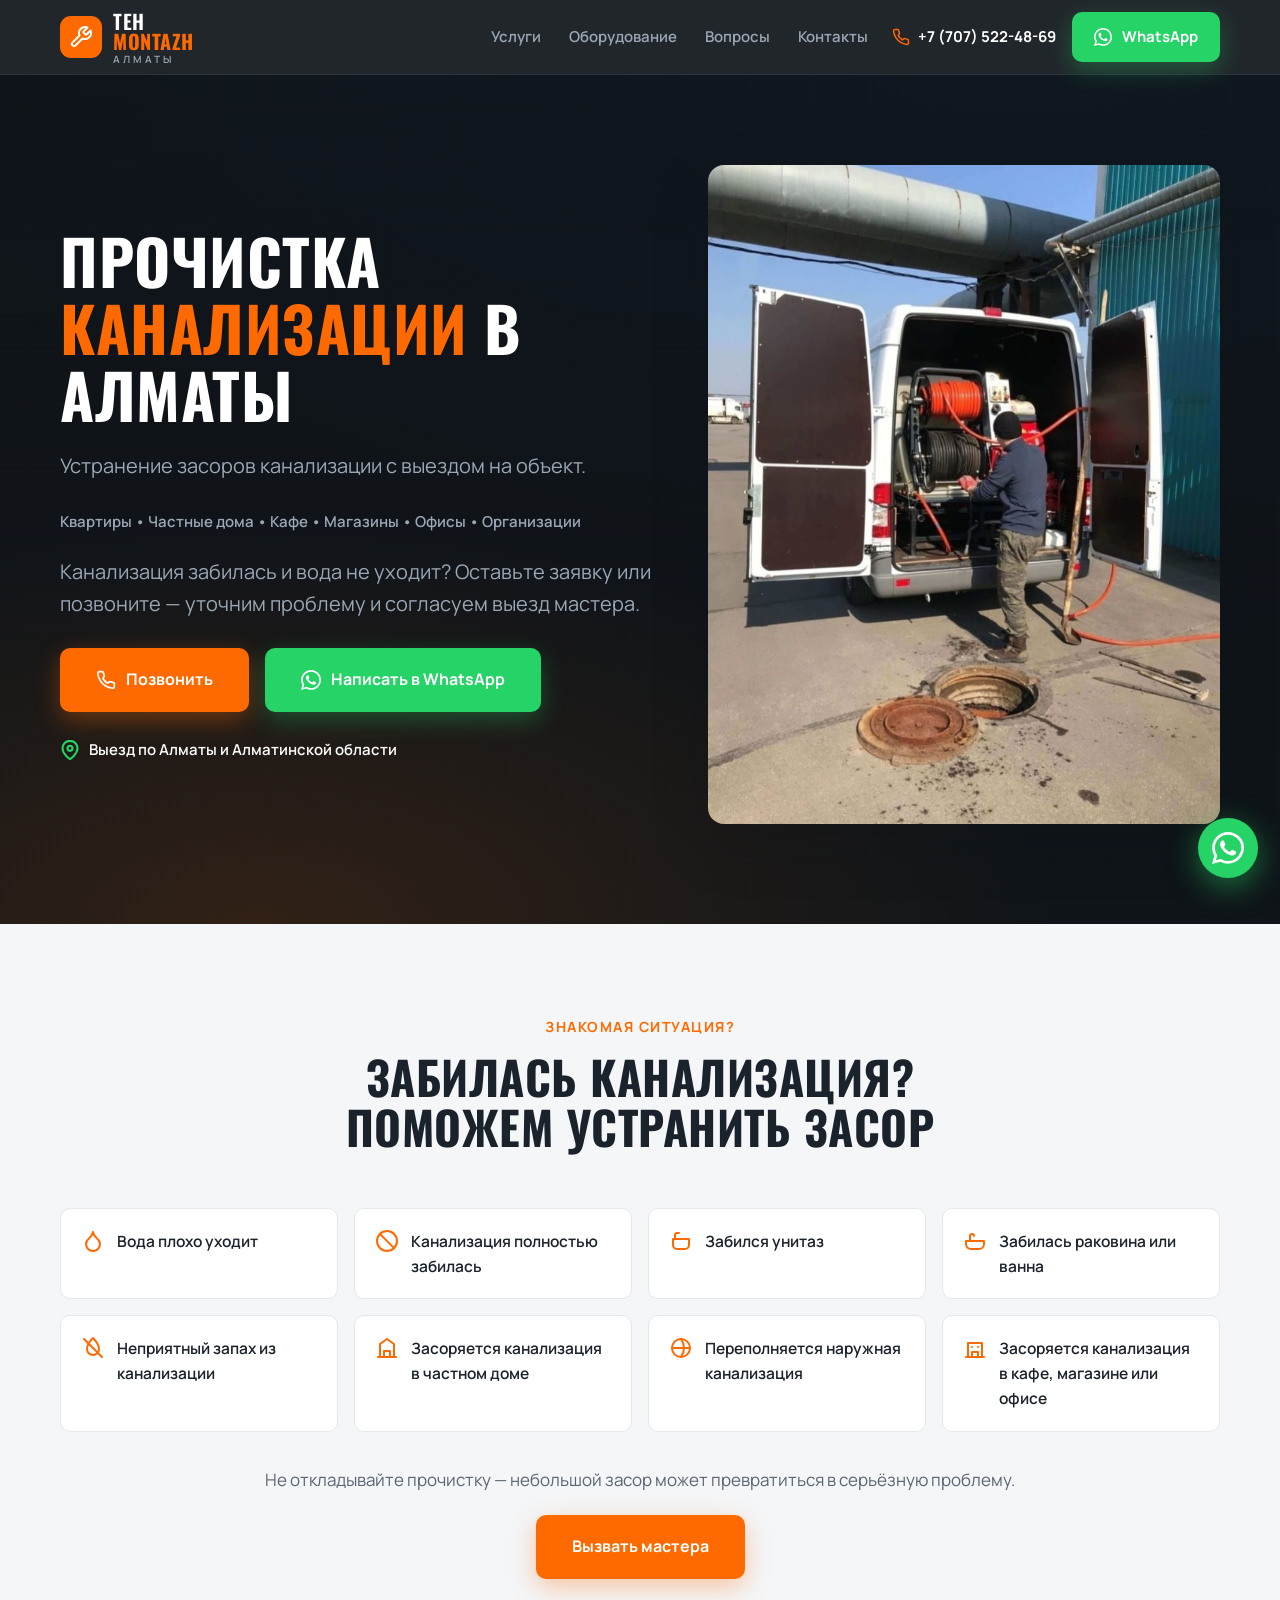
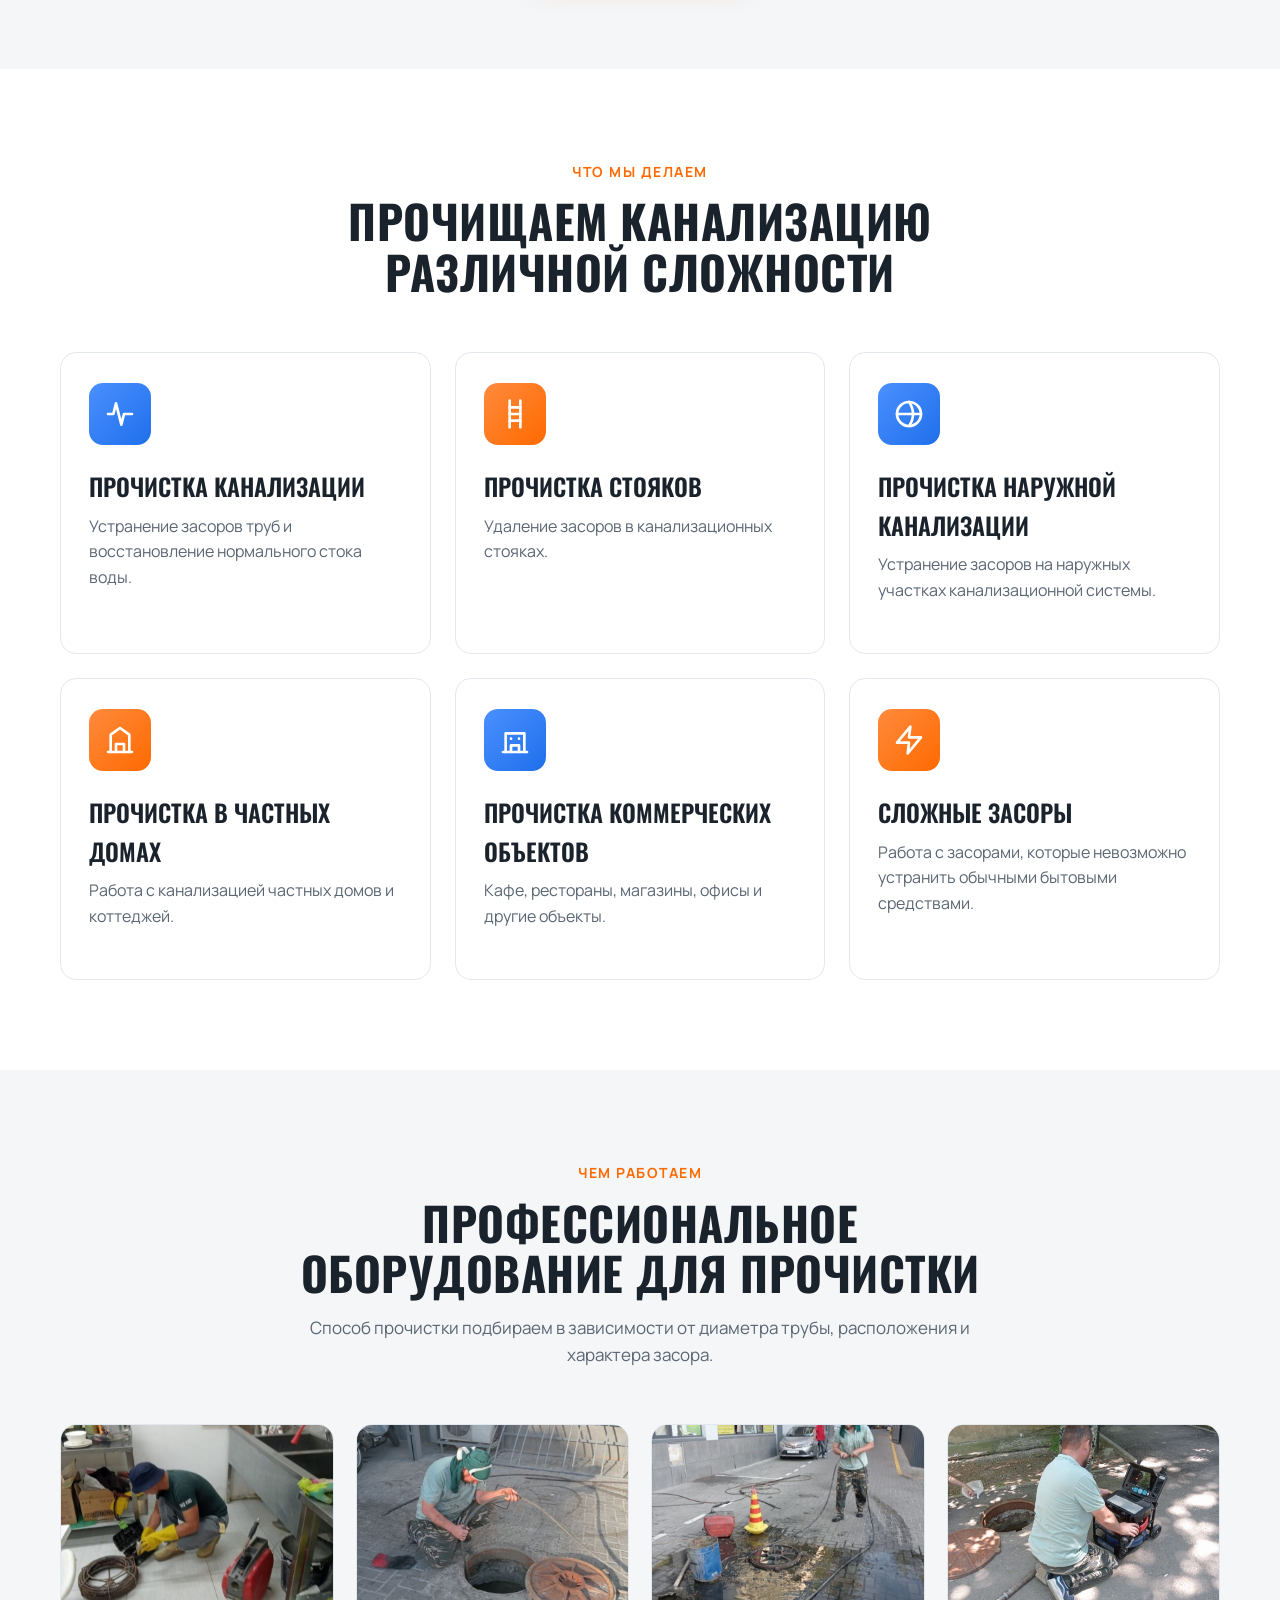
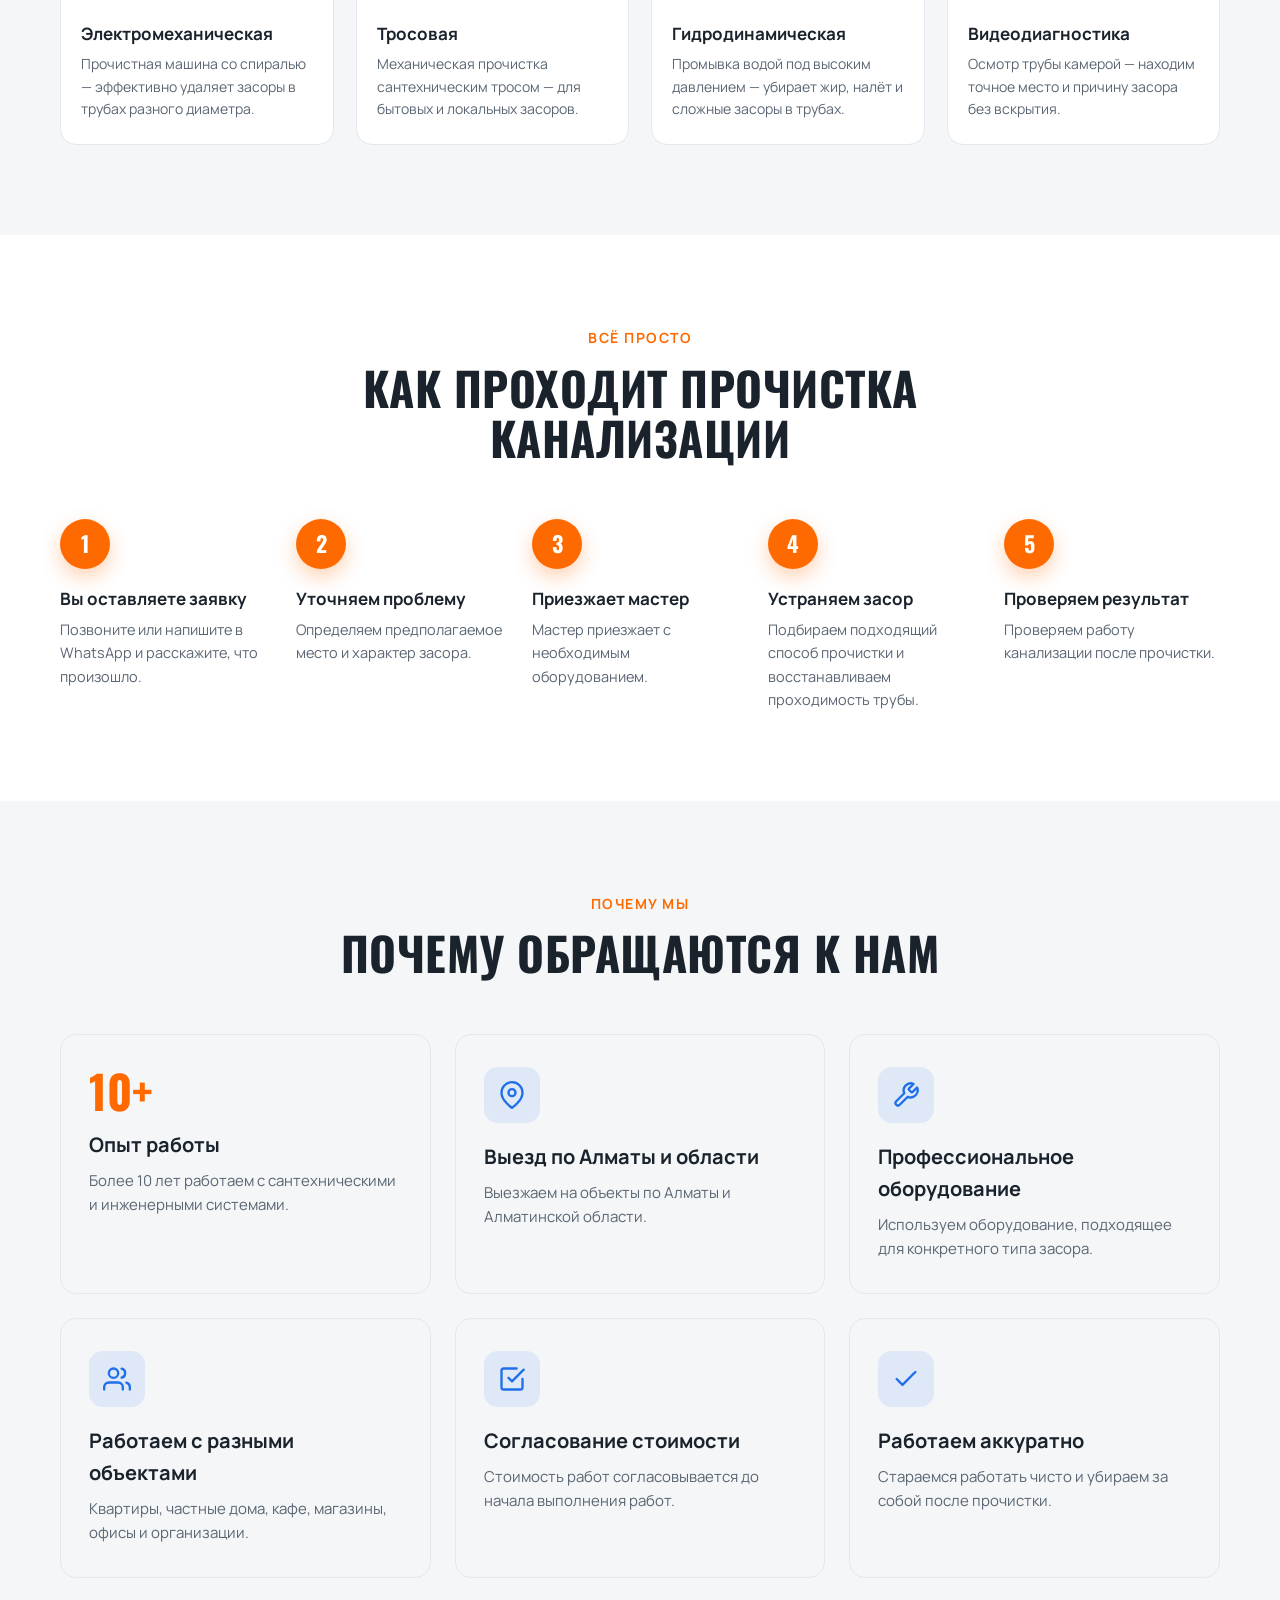
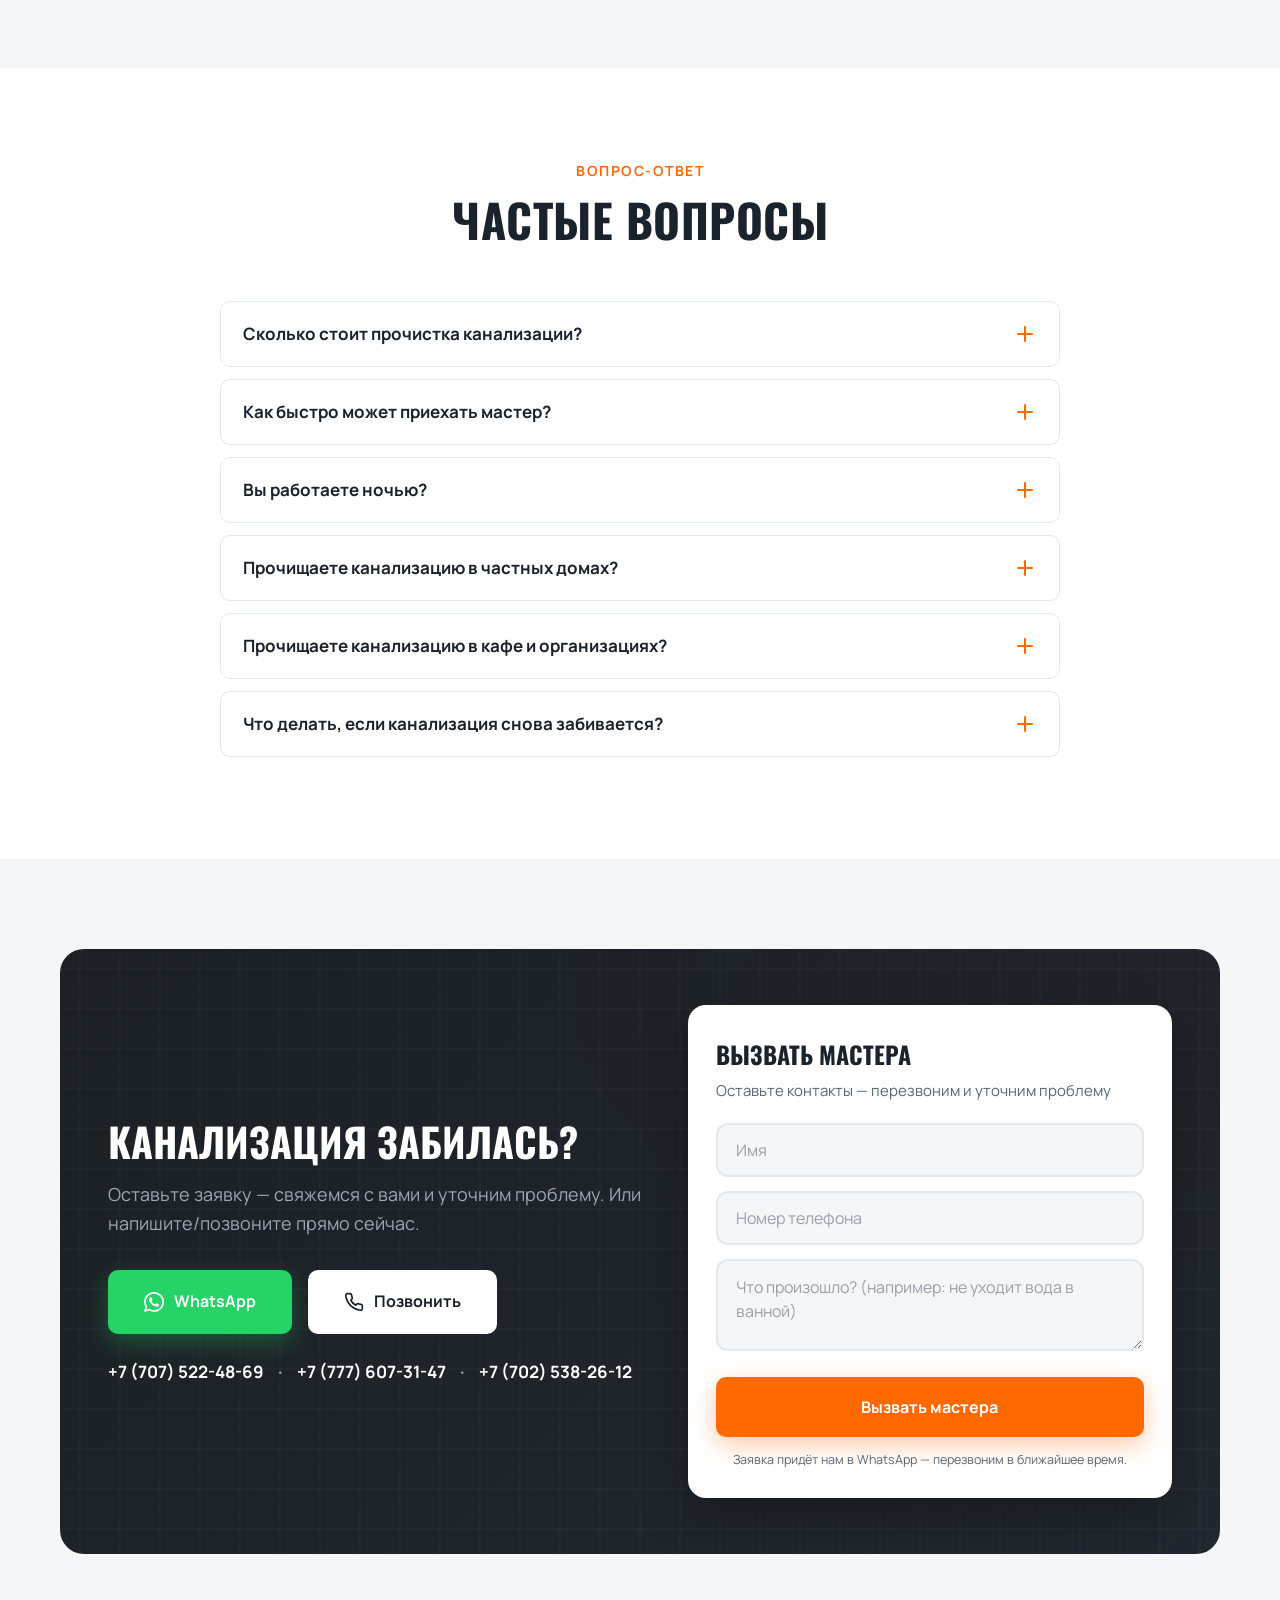
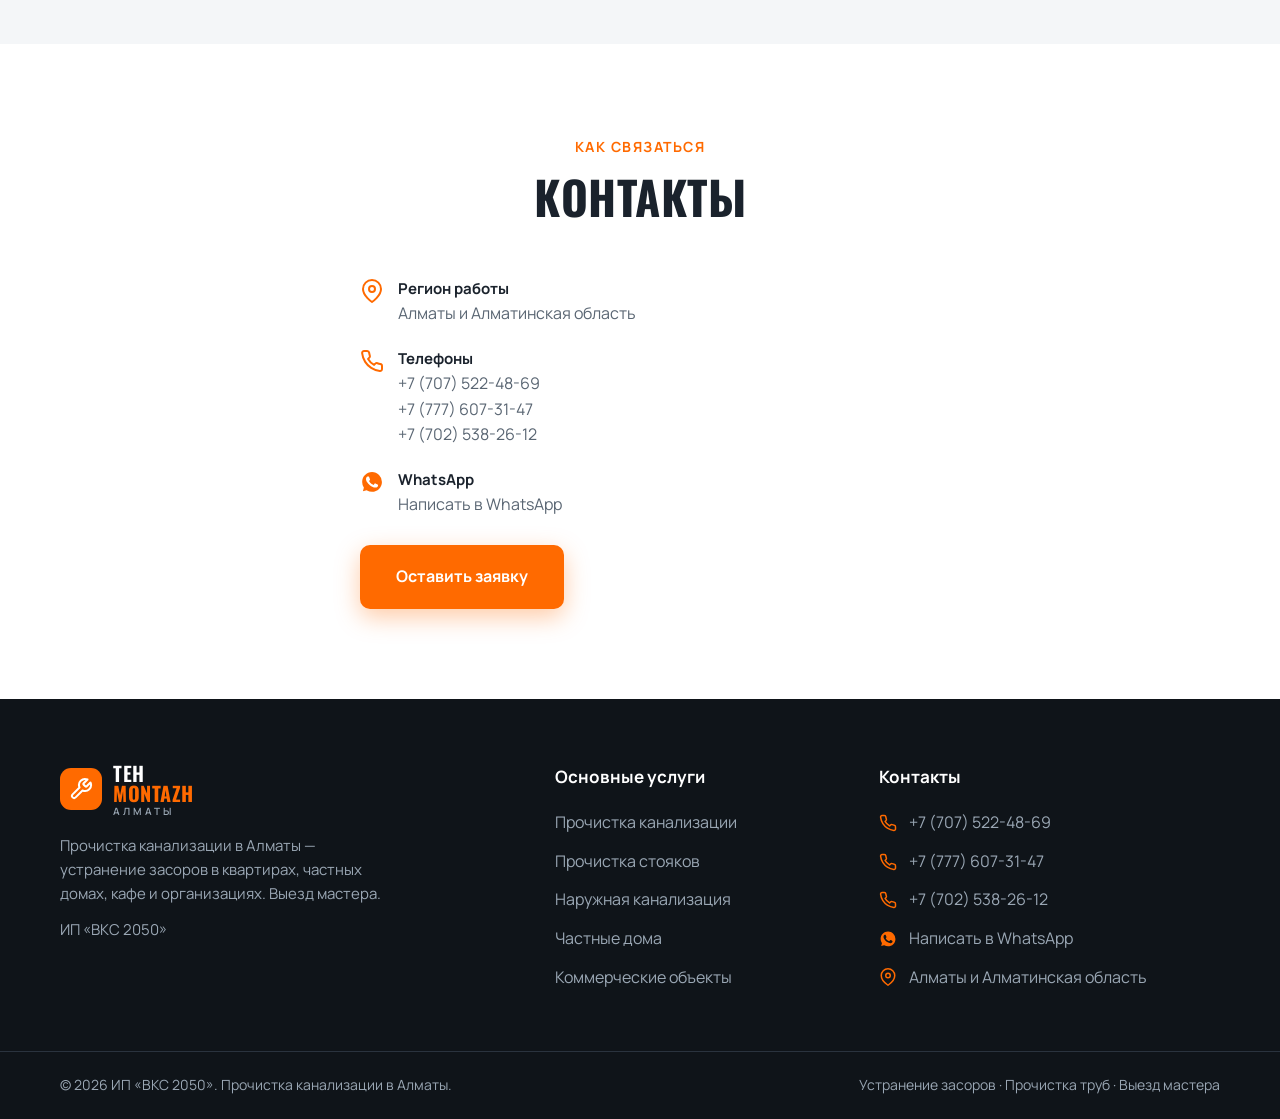
==== commit 9c970d6a: "Remove privacy/consent pages and links, add backup phone numbers Co-Authored-By: Claude Opus 4.8 (1M" ====
--- a/index.html
+++ b/index.html
@@ -379,7 +379,7 @@
                         <textarea name="problem" id="leadProblem" class="lead-form__input lead-form__input--area" placeholder="Что произошло? (например: не уходит вода в ванной)"></textarea>
                     </div>
                     <button type="submit" class="btn btn--primary btn--lg lead-form__btn">Вызвать мастера</button>
-                    <p class="lead-form__note">Нажимая кнопку, вы соглашаетесь на обработку данных. Заявка придёт нам в WhatsApp.</p>
+                    <p class="lead-form__note">Заявка придёт нам в WhatsApp — перезвоним в ближайшее время.</p>
                 </form>
             </div>
         </div>
@@ -401,7 +401,7 @@
                     </li>
                     <li>
                         <svg viewBox="0 0 24 24" fill="none" stroke="currentColor" stroke-width="2" stroke-linecap="round" stroke-linejoin="round"><path d="M22 16.92v3a2 2 0 0 1-2.18 2 19.79 19.79 0 0 1-8.63-3.07 19.5 19.5 0 0 1-6-6 19.79 19.79 0 0 1-3.07-8.67A2 2 0 0 1 4.11 2h3a2 2 0 0 1 2 1.72 12.84 12.84 0 0 0 .7 2.81 2 2 0 0 1-.45 2.11L8.09 9.91a16 16 0 0 0 6 6l1.27-1.27a2 2 0 0 1 2.11-.45 12.84 12.84 0 0 0 2.81.7A2 2 0 0 1 22 16.92z"/></svg>
-                        <div><b>Телефон</b><a href="tel:+77075224869">+7 (707) 522-48-69</a></div>
+                        <div><b>Телефоны</b><a href="tel:+77075224869">+7 (707) 522-48-69</a><br><a href="tel:+77776073147">+7 (777) 607-31-47</a><br><a href="tel:+77025382612">+7 (702) 538-26-12</a></div>
                     </li>
                     <li>
                         <svg viewBox="0 0 24 24" fill="currentColor"><path d="M17.472 14.382c-.297-.149-1.758-.867-2.03-.967-.273-.099-.471-.148-.67.15-.197.297-.767.966-.94 1.164-.173.199-.347.223-.644.075-.297-.15-1.255-.463-2.39-1.475-.883-.788-1.48-1.761-1.653-2.059-.173-.297-.018-.458.13-.606.134-.133.298-.347.446-.52.149-.174.198-.298.298-.497.099-.198.05-.371-.025-.52-.075-.149-.669-1.612-.916-2.207-.242-.579-.487-.5-.669-.51-.173-.008-.371-.01-.57-.01-.198 0-.52.074-.792.372-.272.297-1.04 1.016-1.04 2.479 0 1.462 1.065 2.875 1.213 3.074.149.198 2.096 3.2 5.077 4.487.709.306 1.262.489 1.694.625.712.227 1.36.195 1.871.118.571-.085 1.758-.719 2.006-1.413.248-.694.248-1.289.173-1.413-.074-.124-.272-.198-.57-.347M12.05 21.785h-.004a9.87 9.87 0 01-5.031-1.378l-.361-.214-3.741.982.998-3.648-.235-.374a9.86 9.86 0 01-1.51-5.26c.001-5.45 4.436-9.884 9.888-9.884 2.64 0 5.122 1.03 6.988 2.898a9.825 9.825 0 012.893 6.994c-.003 5.45-4.437 9.885-9.885 9.885"/></svg>
@@ -446,6 +446,14 @@
                         <a href="tel:+77075224869">+7 (707) 522-48-69</a>
                     </li>
                     <li>
+                        <svg viewBox="0 0 24 24" fill="none" stroke="currentColor" stroke-width="2" stroke-linecap="round" stroke-linejoin="round"><path d="M22 16.92v3a2 2 0 0 1-2.18 2 19.79 19.79 0 0 1-8.63-3.07 19.5 19.5 0 0 1-6-6 19.79 19.79 0 0 1-3.07-8.67A2 2 0 0 1 4.11 2h3a2 2 0 0 1 2 1.72 12.84 12.84 0 0 0 .7 2.81 2 2 0 0 1-.45 2.11L8.09 9.91a16 16 0 0 0 6 6l1.27-1.27a2 2 0 0 1 2.11-.45 12.84 12.84 0 0 0 2.81.7A2 2 0 0 1 22 16.92z"/></svg>
+                        <a href="tel:+77776073147">+7 (777) 607-31-47</a>
+                    </li>
+                    <li>
+                        <svg viewBox="0 0 24 24" fill="none" stroke="currentColor" stroke-width="2" stroke-linecap="round" stroke-linejoin="round"><path d="M22 16.92v3a2 2 0 0 1-2.18 2 19.79 19.79 0 0 1-8.63-3.07 19.5 19.5 0 0 1-6-6 19.79 19.79 0 0 1-3.07-8.67A2 2 0 0 1 4.11 2h3a2 2 0 0 1 2 1.72 12.84 12.84 0 0 0 .7 2.81 2 2 0 0 1-.45 2.11L8.09 9.91a16 16 0 0 0 6 6l1.27-1.27a2 2 0 0 1 2.11-.45 12.84 12.84 0 0 0 2.81.7A2 2 0 0 1 22 16.92z"/></svg>
+                        <a href="tel:+77025382612">+7 (702) 538-26-12</a>
+                    </li>
+                    <li>
                         <svg viewBox="0 0 24 24" fill="currentColor"><path d="M17.472 14.382c-.297-.149-1.758-.867-2.03-.967-.273-.099-.471-.148-.67.15-.197.297-.767.966-.94 1.164-.173.199-.347.223-.644.075-.297-.15-1.255-.463-2.39-1.475-.883-.788-1.48-1.761-1.653-2.059-.173-.297-.018-.458.13-.606.134-.133.298-.347.446-.52.149-.174.198-.298.298-.497.099-.198.05-.371-.025-.52-.075-.149-.669-1.612-.916-2.207-.242-.579-.487-.5-.669-.51-.173-.008-.371-.01-.57-.01-.198 0-.52.074-.792.372-.272.297-1.04 1.016-1.04 2.479 0 1.462 1.065 2.875 1.213 3.074.149.198 2.096 3.2 5.077 4.487.709.306 1.262.489 1.694.625.712.227 1.36.195 1.871.118.571-.085 1.758-.719 2.006-1.413.248-.694.248-1.289.173-1.413-.074-.124-.272-.198-.57-.347M12.05 21.785h-.004a9.87 9.87 0 01-5.031-1.378l-.361-.214-3.741.982.998-3.648-.235-.374a9.86 9.86 0 01-1.51-5.26c.001-5.45 4.436-9.884 9.888-9.884 2.64 0 5.122 1.03 6.988 2.898a9.825 9.825 0 012.893 6.994c-.003 5.45-4.437 9.885-9.885 9.885"/></svg>
                         <a href="https://wa.me/77075224869" target="_blank" rel="noopener">Написать в WhatsApp</a>
                     </li>
@@ -454,10 +462,6 @@
                         <span>Алматы и Алматинская область</span>
                     </li>
                 </ul>
-                <div class="footer__legal" style="margin-top:18px">
-                    <a href="policy.html">Политика конфиденциальности</a>
-                    <a href="soglasie.html">Согласие на обработку персональных данных</a>
-                </div>
             </div>
         </div>
         <div class="footer__bottom">
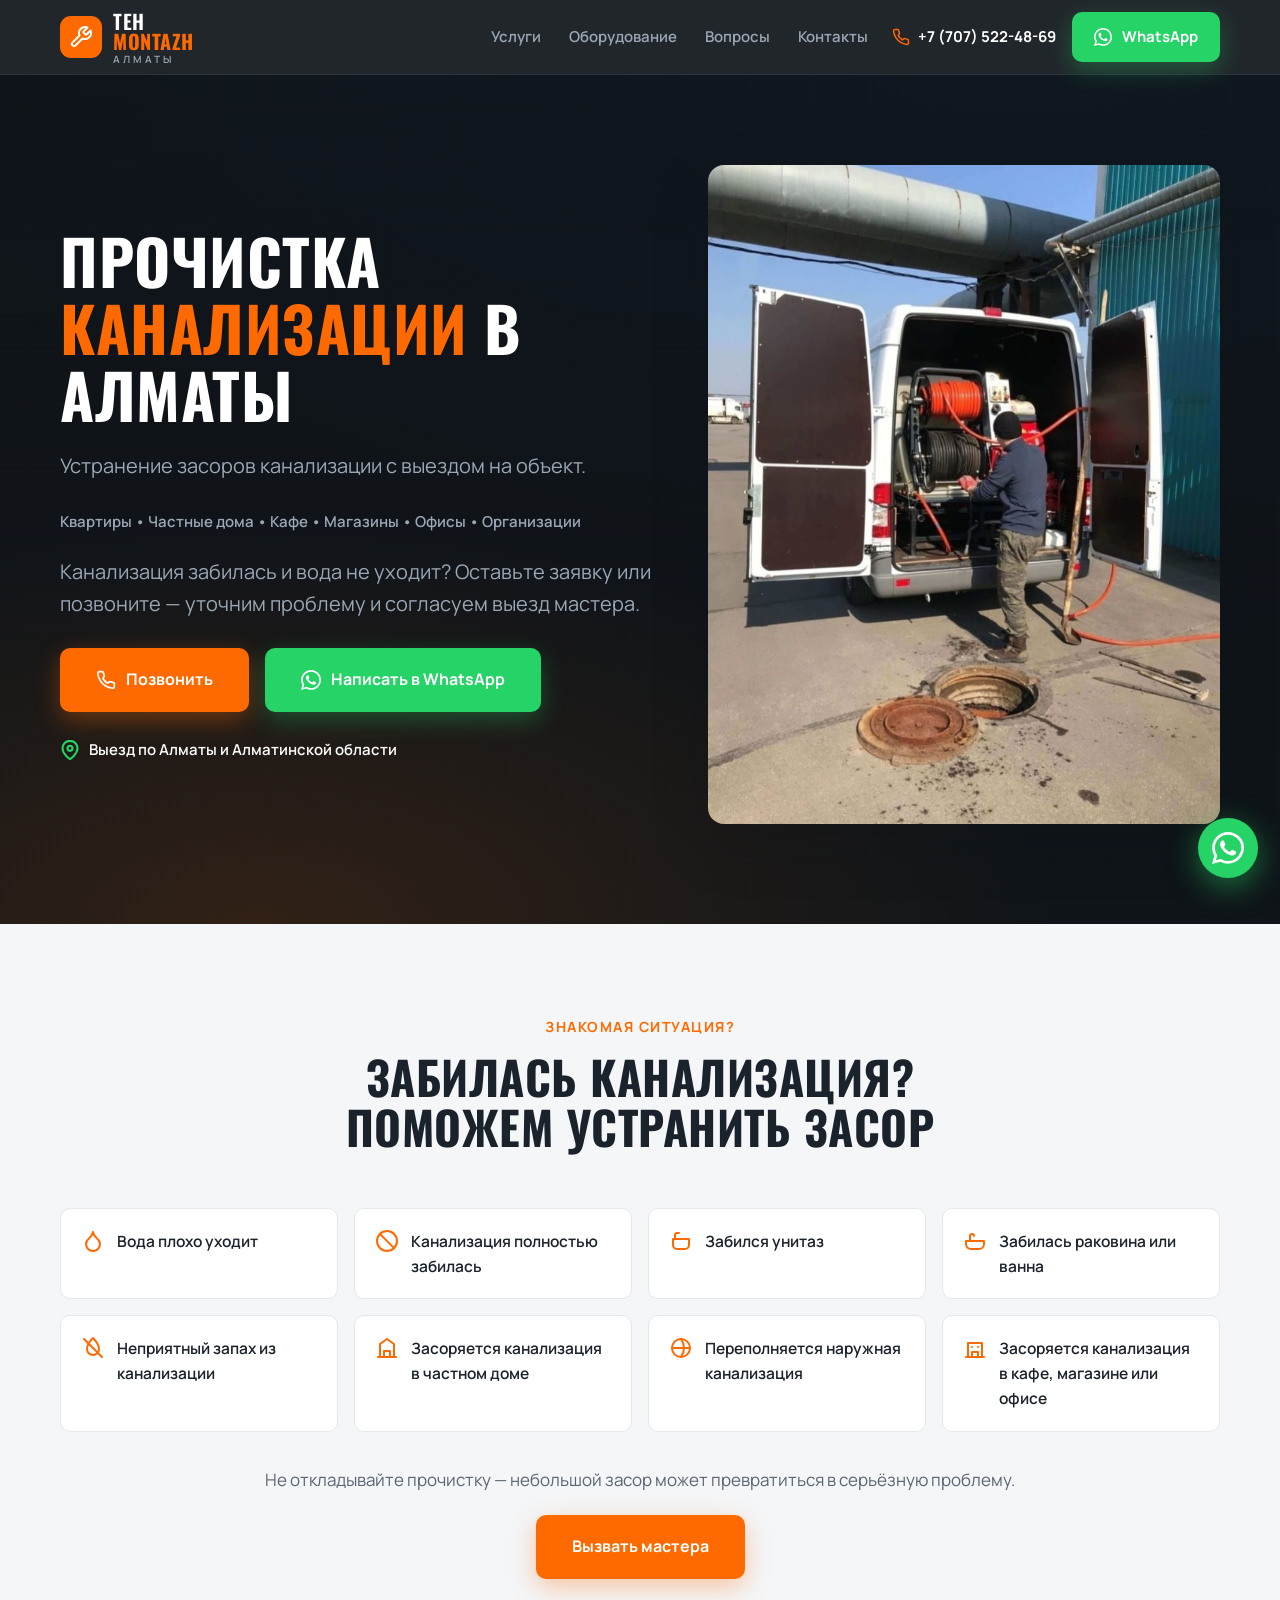
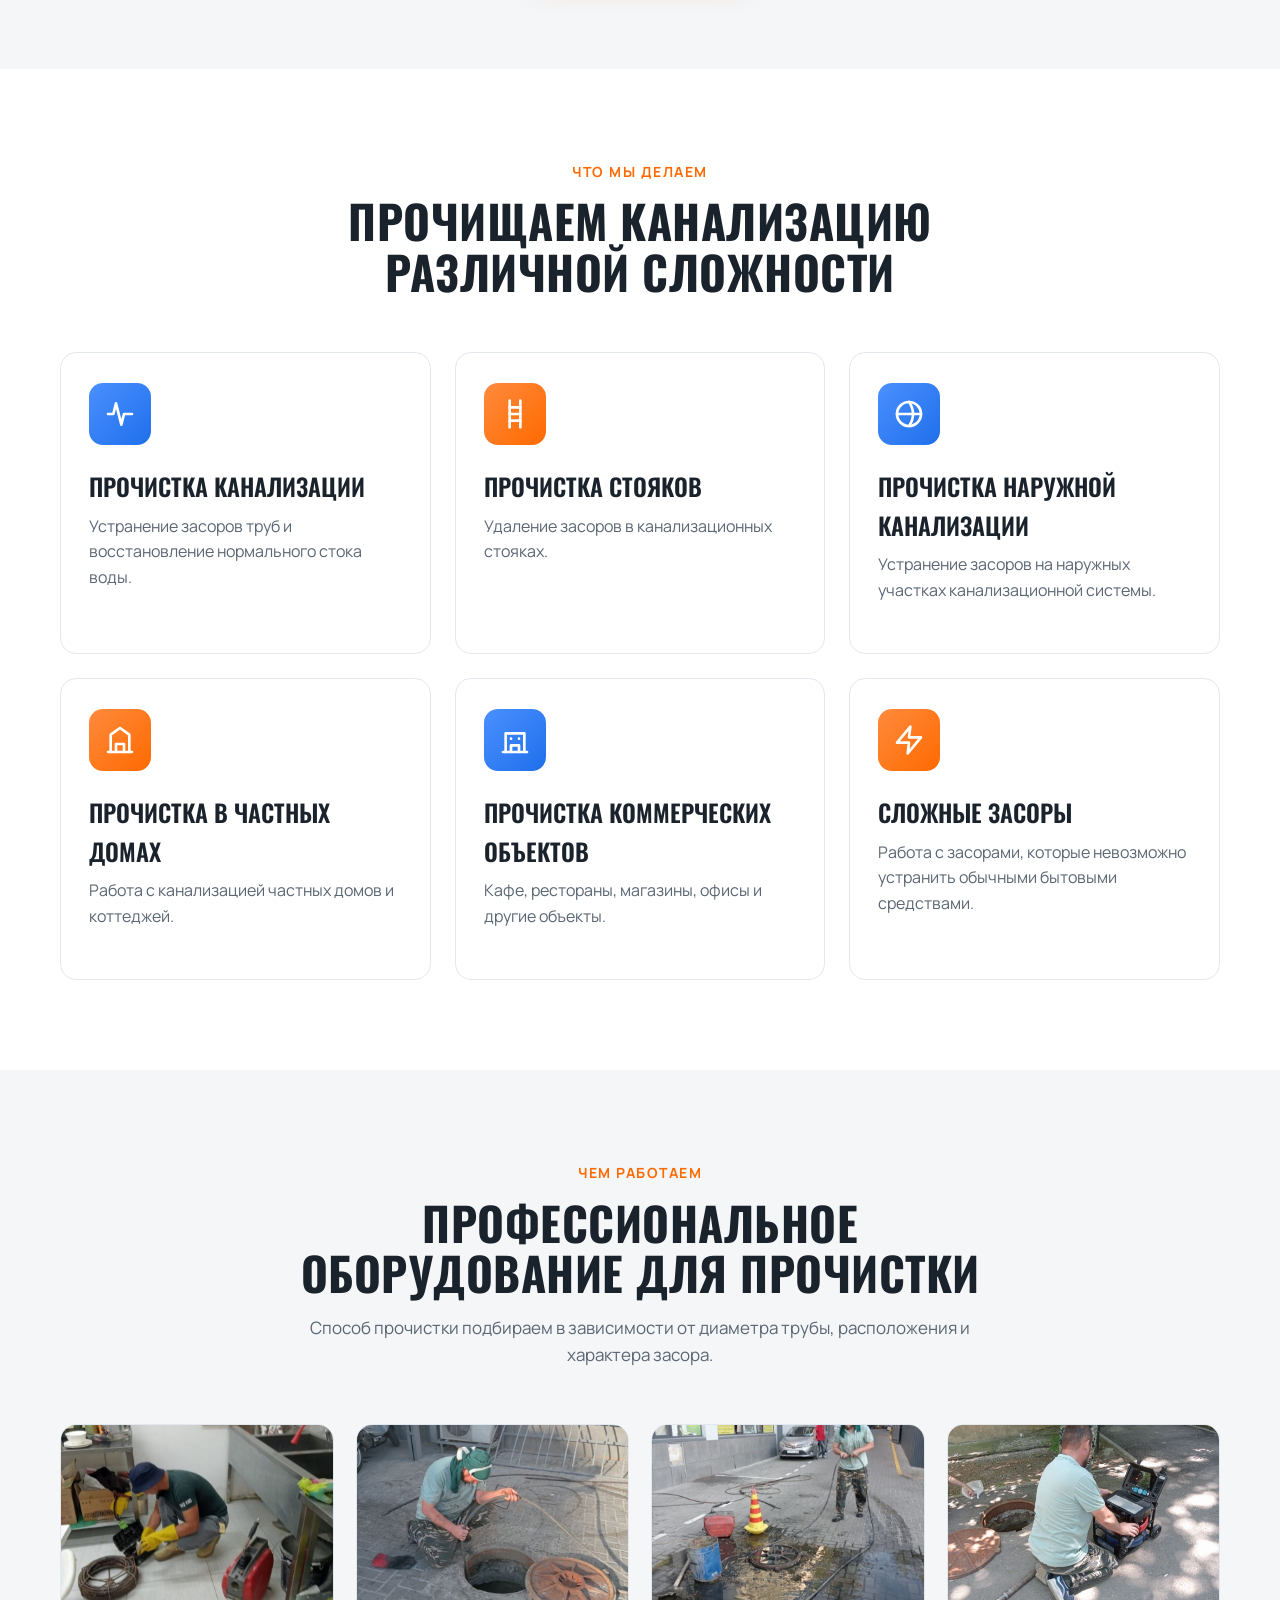
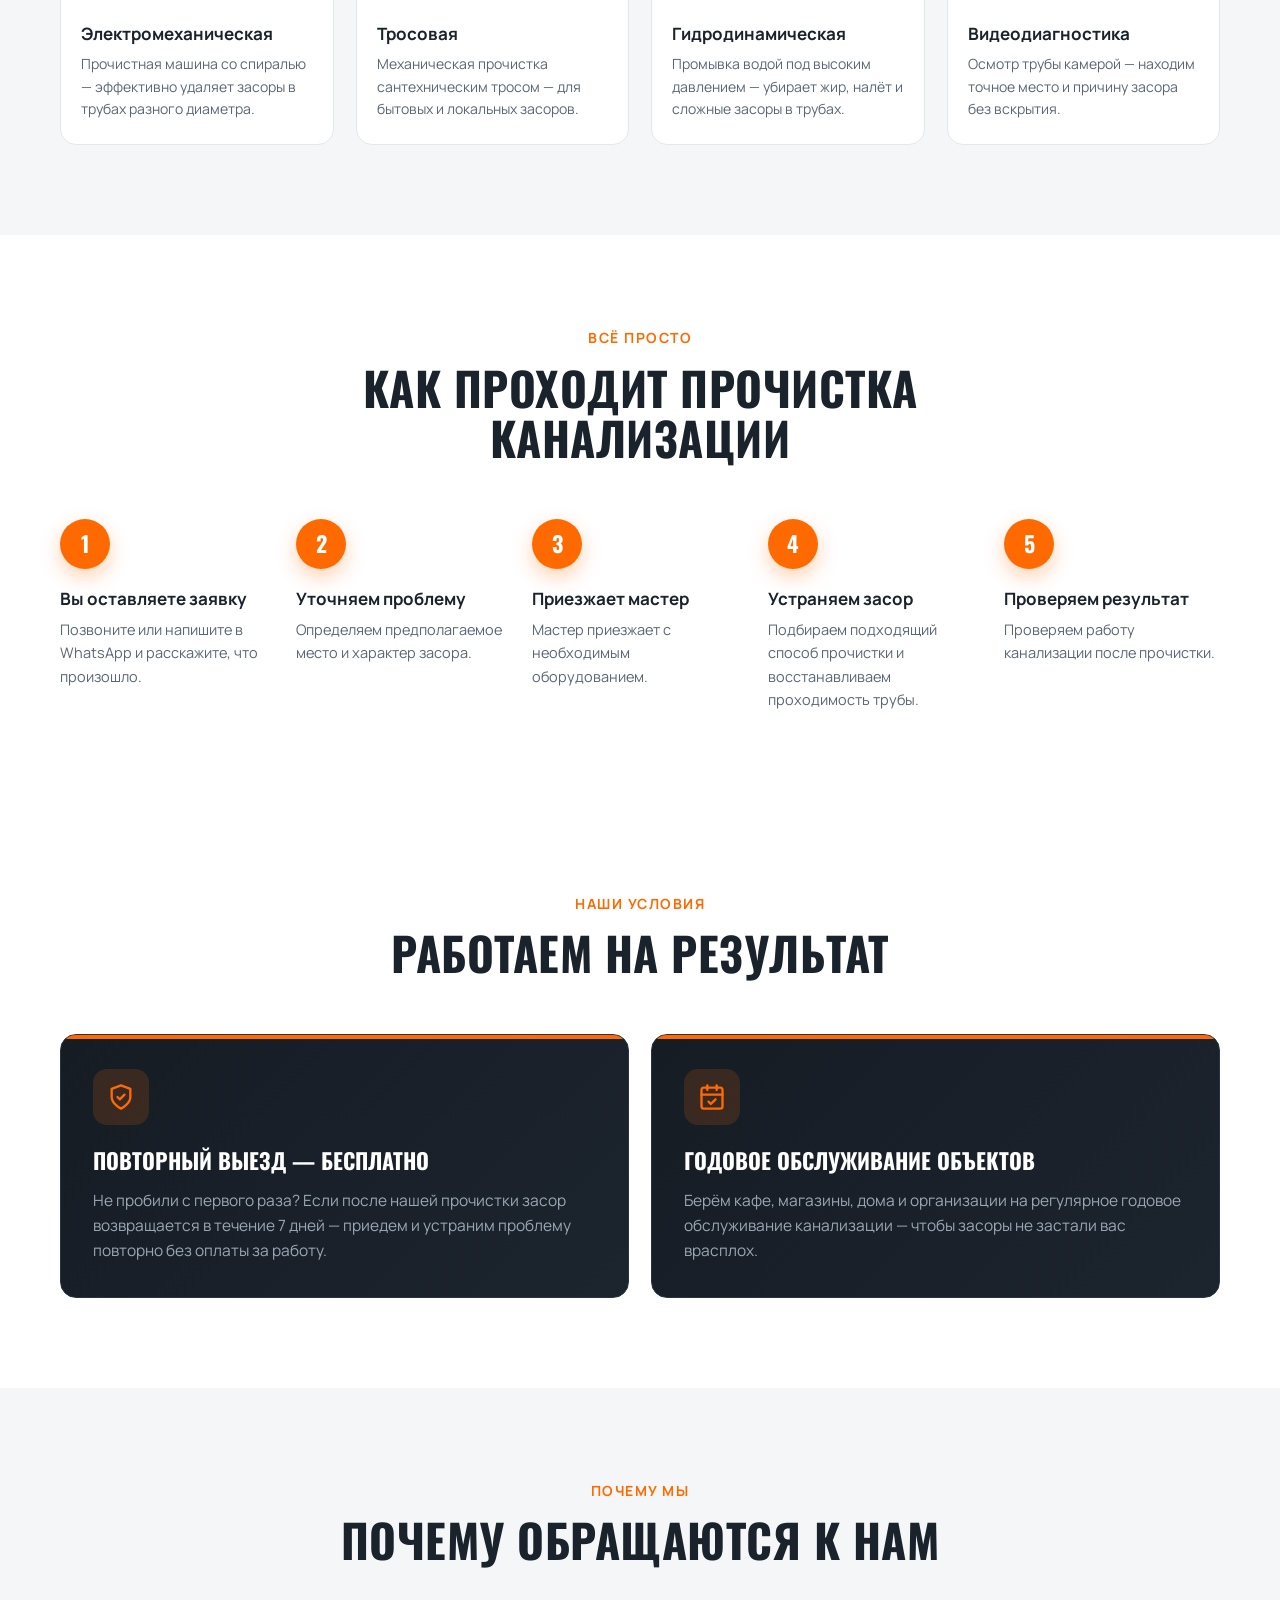
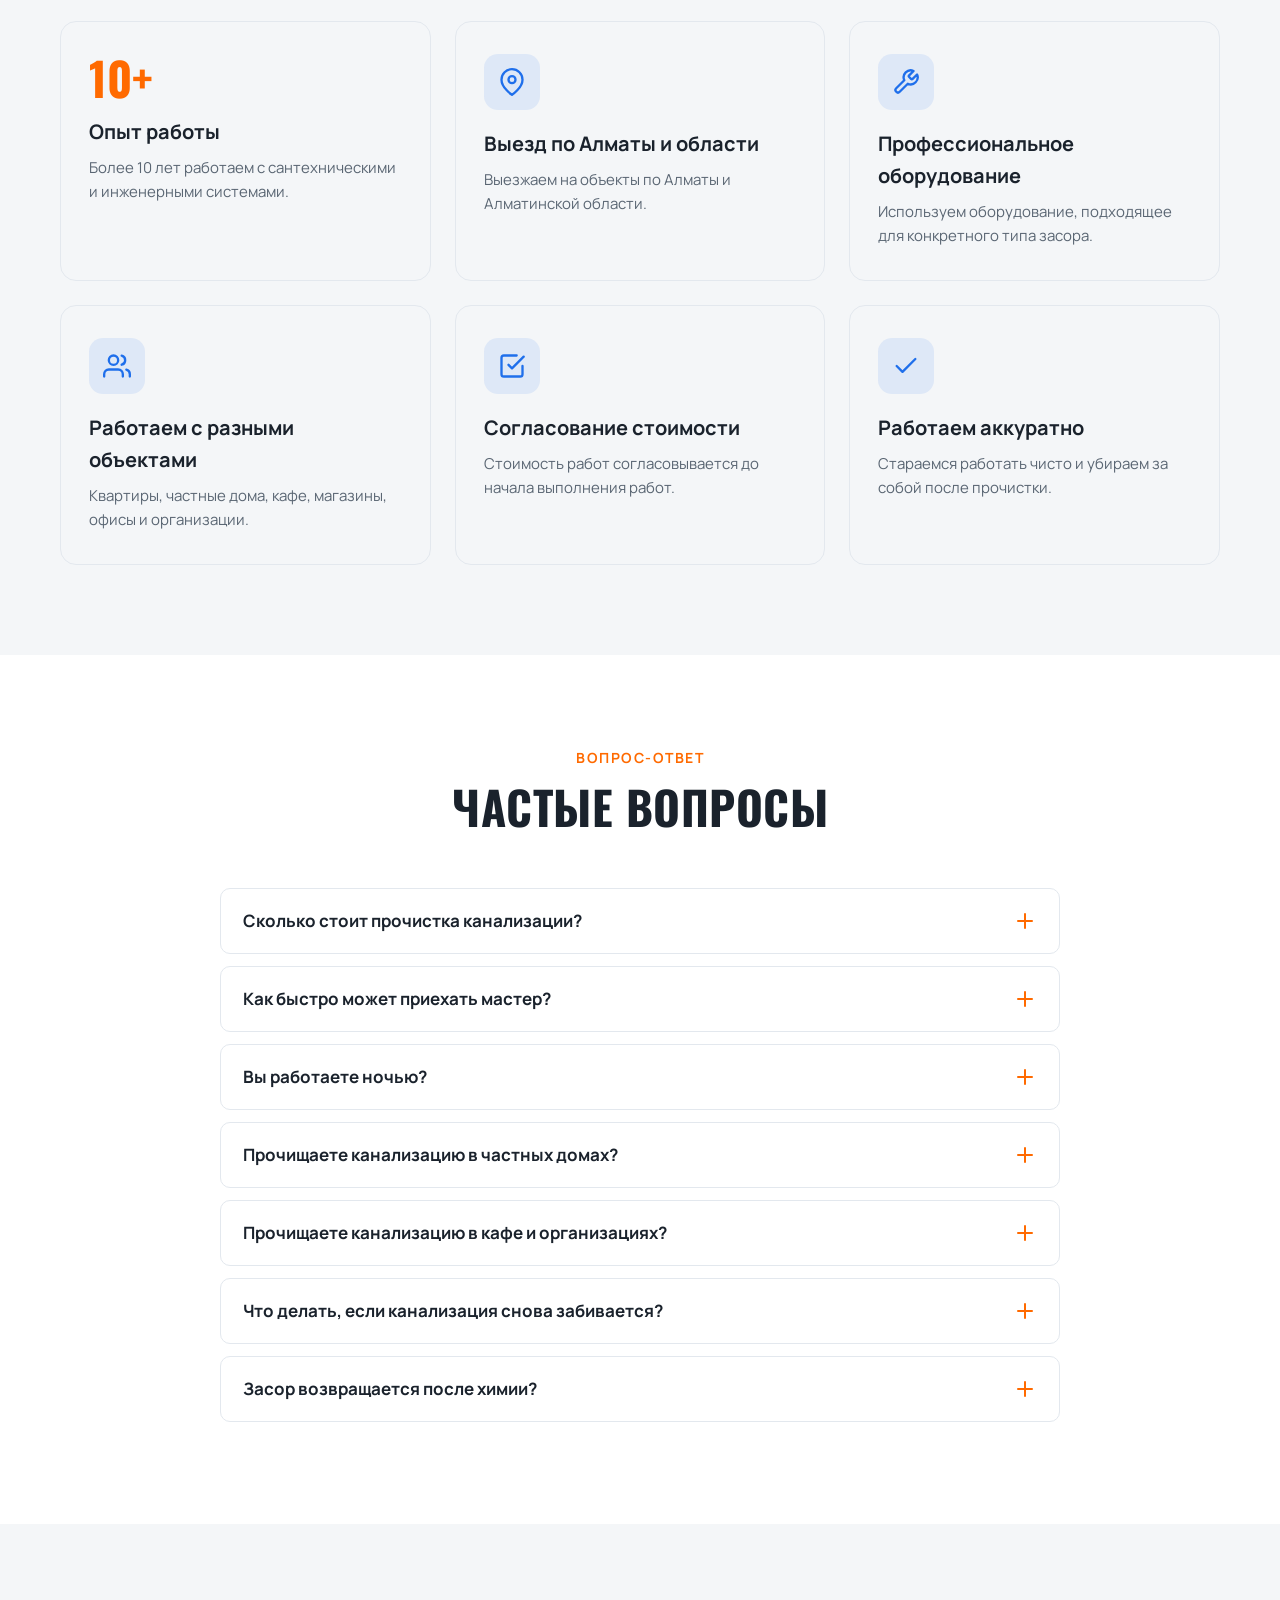
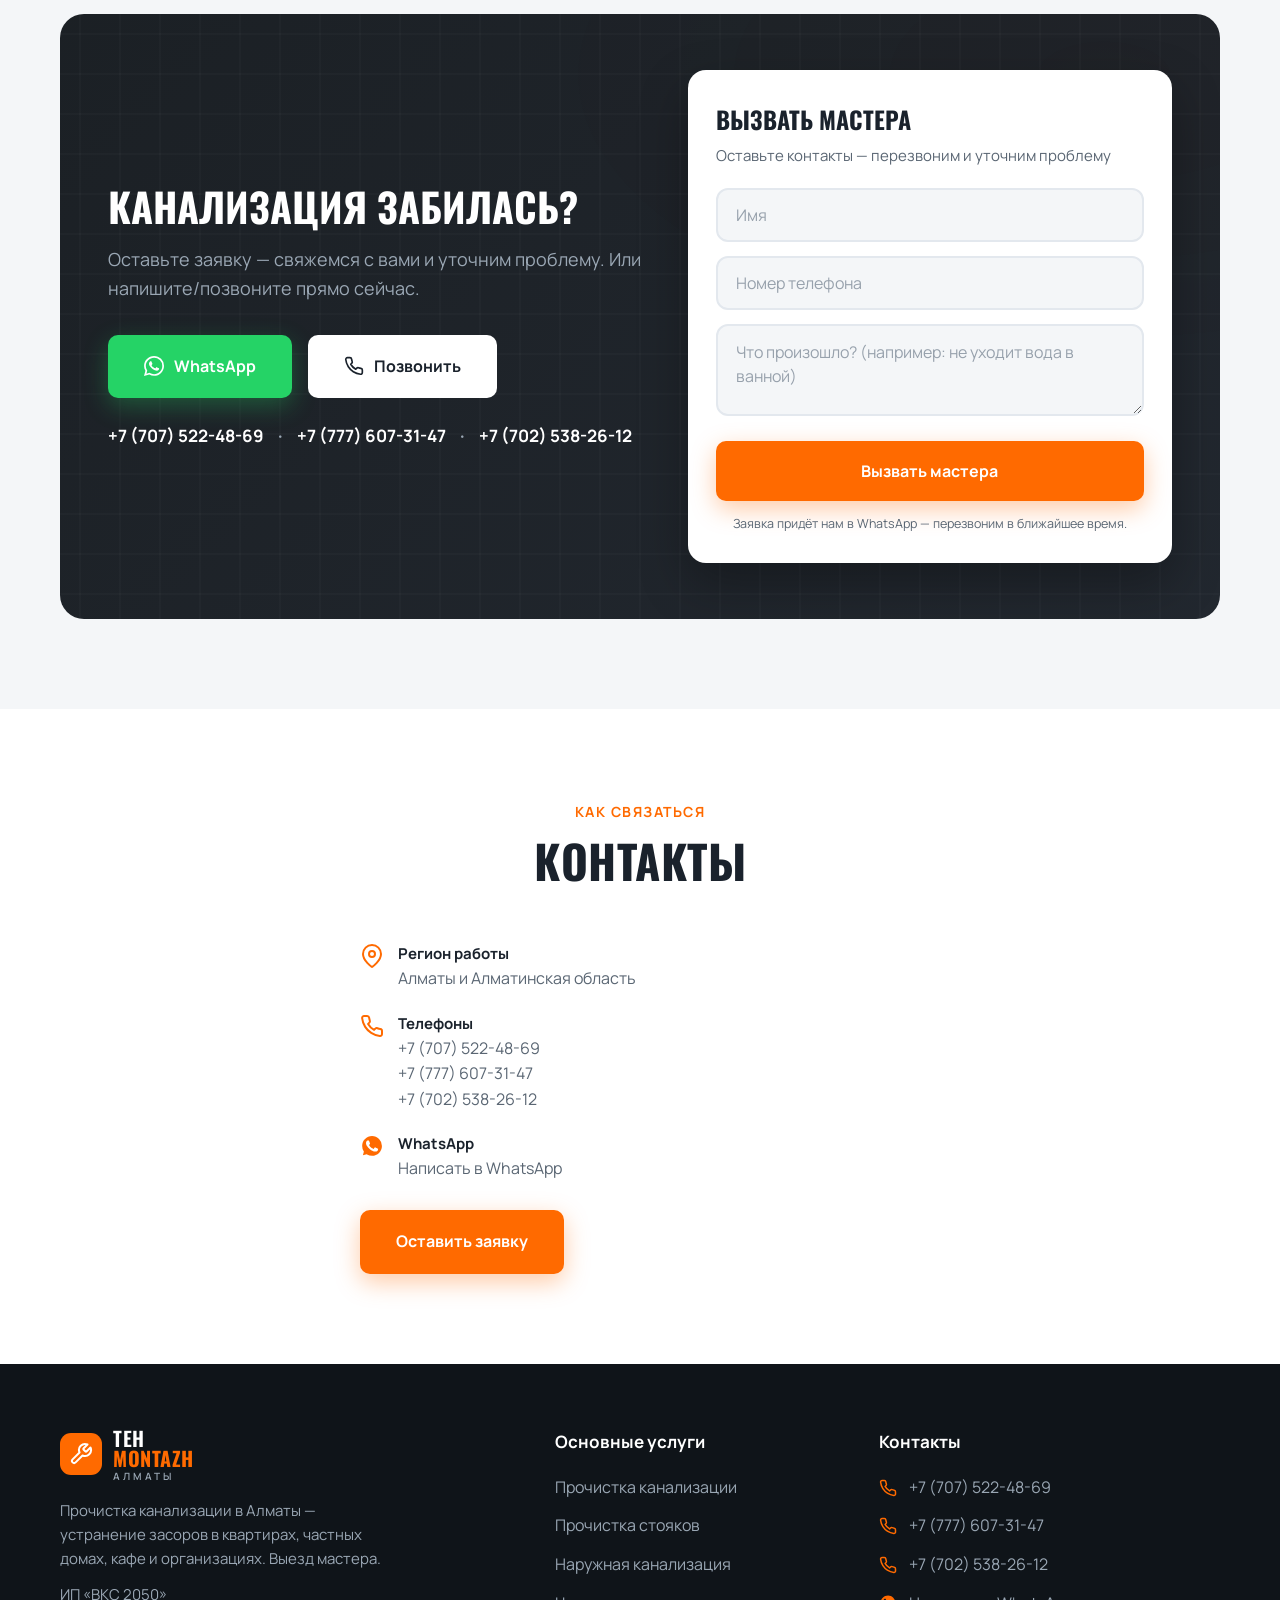
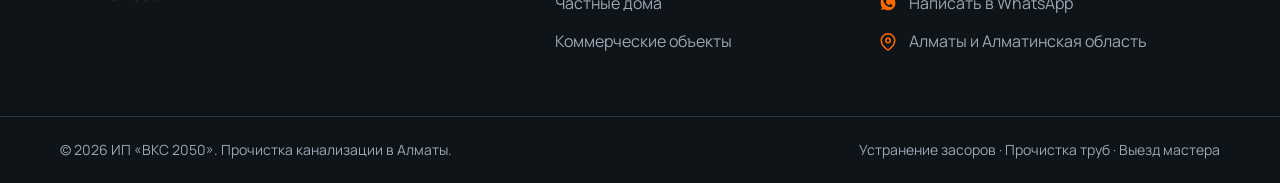
==== commit 7bad3422: "Add guarantee block (free repeat visit, annual service) and 'chemicals' FAQ Co-Authored-By: Claude O" ====
--- a/index.html
+++ b/index.html
@@ -249,6 +249,28 @@
         </div>
     </section>
 
+    <!-- ============ ГАРАНТИЯ / УСЛОВИЯ ============ -->
+    <section class="section" id="guarantee">
+        <div class="container">
+            <div class="section__head">
+                <span class="section__tag">Наши условия</span>
+                <h2 class="section__title">Работаем на результат</h2>
+            </div>
+            <div class="guarantee">
+                <div class="guarantee__item">
+                    <div class="guarantee__icon"><svg viewBox="0 0 24 24" fill="none" stroke="currentColor" stroke-width="2" stroke-linecap="round" stroke-linejoin="round"><path d="M12 22s8-4 8-10V5l-8-3-8 3v7c0 6 8 10 8 10z"/><polyline points="9 12 11 14 15 10"/></svg></div>
+                    <h3>Повторный выезд — бесплатно</h3>
+                    <p>Не пробили с первого раза? Если после нашей прочистки засор возвращается в течение 7 дней — приедем и устраним проблему повторно без оплаты за работу.</p>
+                </div>
+                <div class="guarantee__item">
+                    <div class="guarantee__icon"><svg viewBox="0 0 24 24" fill="none" stroke="currentColor" stroke-width="2" stroke-linecap="round" stroke-linejoin="round"><rect x="3" y="4" width="18" height="18" rx="2"/><line x1="16" y1="2" x2="16" y2="6"/><line x1="8" y1="2" x2="8" y2="6"/><line x1="3" y1="10" x2="21" y2="10"/><path d="M9 16l2 2 4-4"/></svg></div>
+                    <h3>Годовое обслуживание объектов</h3>
+                    <p>Берём кафе, магазины, дома и организации на регулярное годовое обслуживание канализации — чтобы засоры не застали вас врасплох.</p>
+                </div>
+            </div>
+        </div>
+    </section>
+
     <!-- ============ 8. ПОЧЕМУ НАМ ДОВЕРЯЮТ ============ -->
     <section class="advantages section" id="trust" style="background:var(--surface-2)">
         <div class="container">
@@ -335,6 +357,12 @@
                         <svg viewBox="0 0 24 24" fill="none" stroke="currentColor" stroke-width="2" stroke-linecap="round" stroke-linejoin="round"><line x1="12" y1="5" x2="12" y2="19"/><line x1="5" y1="12" x2="19" y2="12"/></svg>
                     </button>
                     <div class="faq__a"><p>Необходимо определить причину повторяющегося засора. В некоторых случаях требуется не только прочистка, но и диагностика состояния канализационной трубы.</p></div>
+                </div>
+                <div class="faq__item">
+                    <button class="faq__q" type="button">Засор возвращается после химии?
+                        <svg viewBox="0 0 24 24" fill="none" stroke="currentColor" stroke-width="2" stroke-linecap="round" stroke-linejoin="round"><line x1="12" y1="5" x2="12" y2="19"/><line x1="5" y1="12" x2="19" y2="12"/></svg>
+                    </button>
+                    <div class="faq__a"><p>Средства для прочистки труб часто помогают только временно. Если в трубе накопился жир, отложения или механический засор, проблему необходимо устранить механически — тросом или гидродинамической промывкой.</p></div>
                 </div>
             </div>
         </div>
--- a/styles.css
+++ b/styles.css
@@ -1120,3 +1120,28 @@
     .steps__grid { grid-template-columns: 1fr; max-width: 380px; margin: 0 auto; }
     .price-hero { padding: 26px 20px; }
 }
+
+/* Блок гарантии / условий */
+.guarantee { display: grid; grid-template-columns: 1fr 1fr; gap: 22px; }
+.guarantee__item {
+    position: relative; overflow: hidden;
+    background: linear-gradient(135deg, #161c24, #1c242e);
+    border: 1px solid var(--border-dark);
+    border-radius: var(--radius);
+    padding: 34px 32px; color: #fff;
+}
+.guarantee__item::before {
+    content: ''; position: absolute; top: 0; left: 0; width: 100%; height: 4px; background: var(--orange);
+}
+.guarantee__icon {
+    width: 56px; height: 56px; border-radius: 14px;
+    display: grid; place-items: center; margin-bottom: 18px;
+    background: rgba(255, 106, 0, 0.15);
+}
+.guarantee__icon svg { width: 28px; height: 28px; color: var(--orange); }
+.guarantee__item h3 {
+    font-family: 'Oswald', sans-serif; font-size: 22px; font-weight: 700;
+    text-transform: uppercase; margin-bottom: 10px;
+}
+.guarantee__item p { color: var(--text-light-muted); font-size: 15.5px; }
+@media (max-width: 768px) { .guarantee { grid-template-columns: 1fr; } }
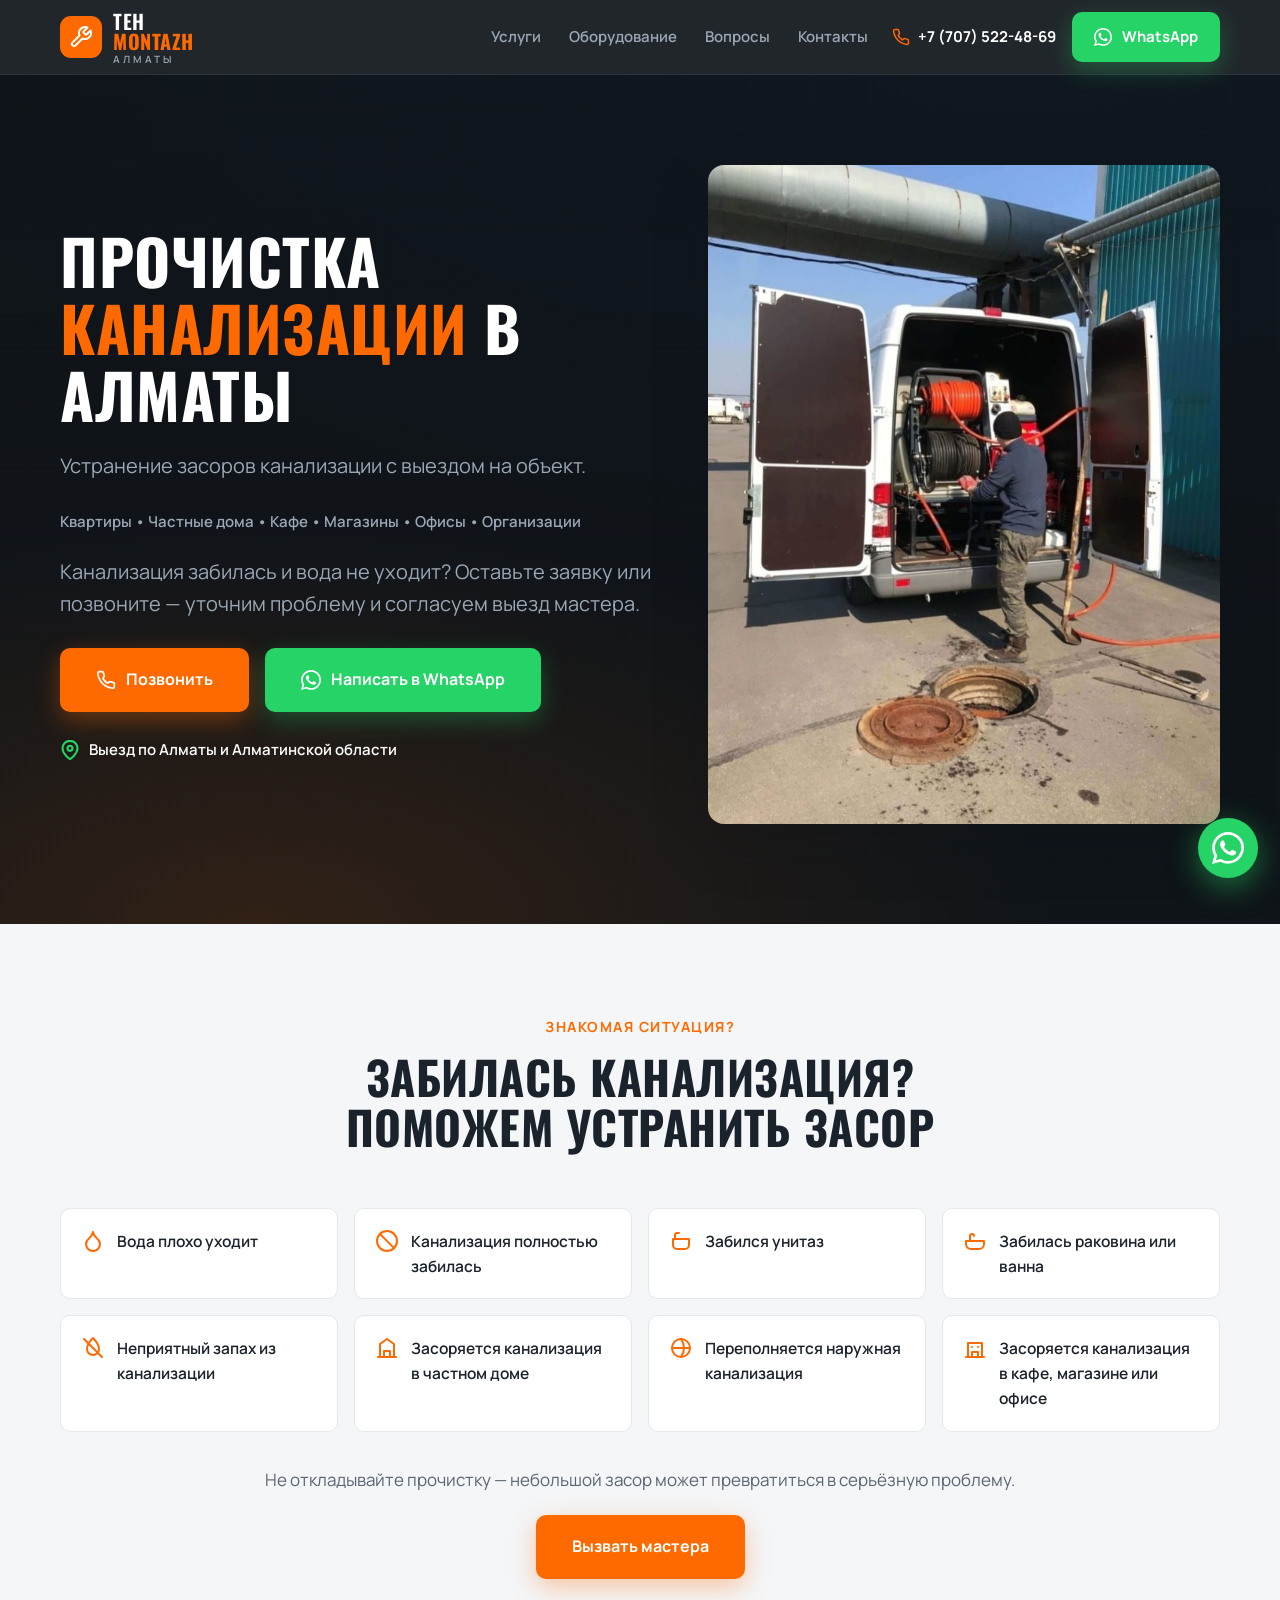
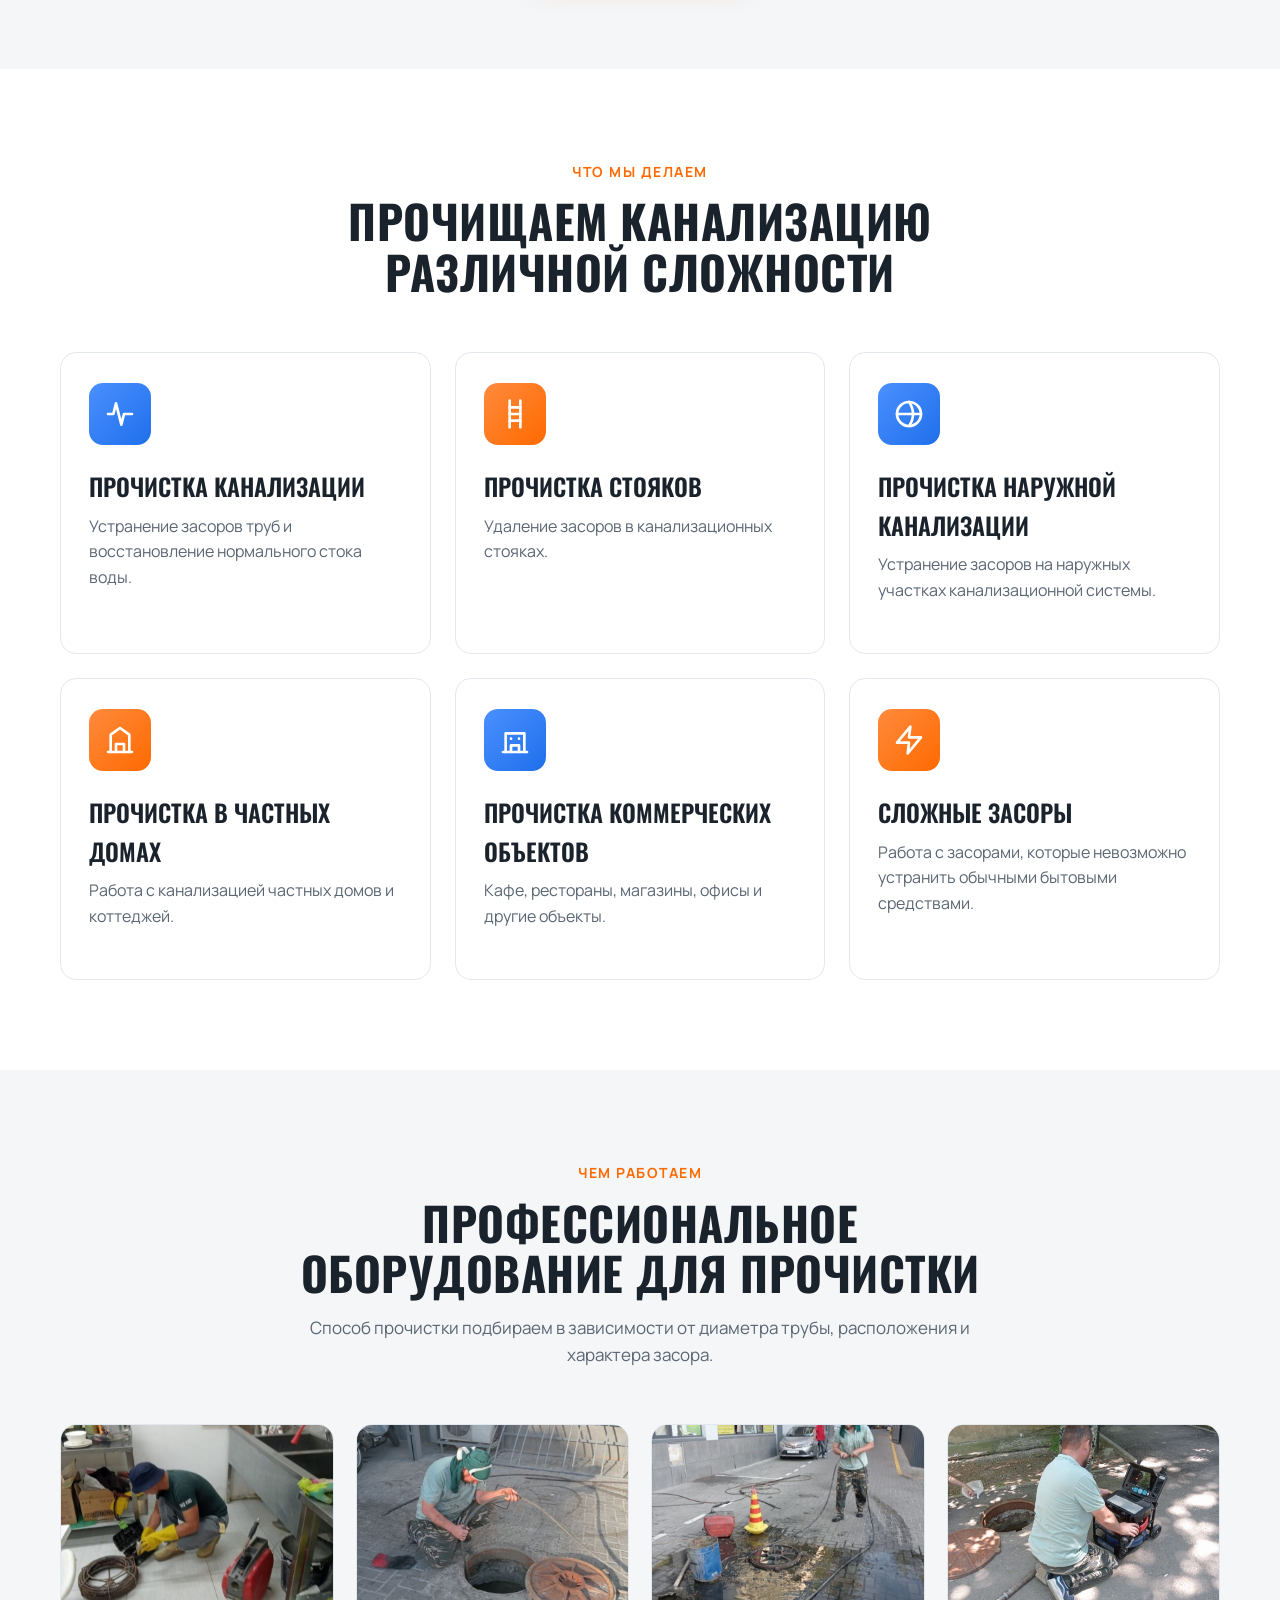
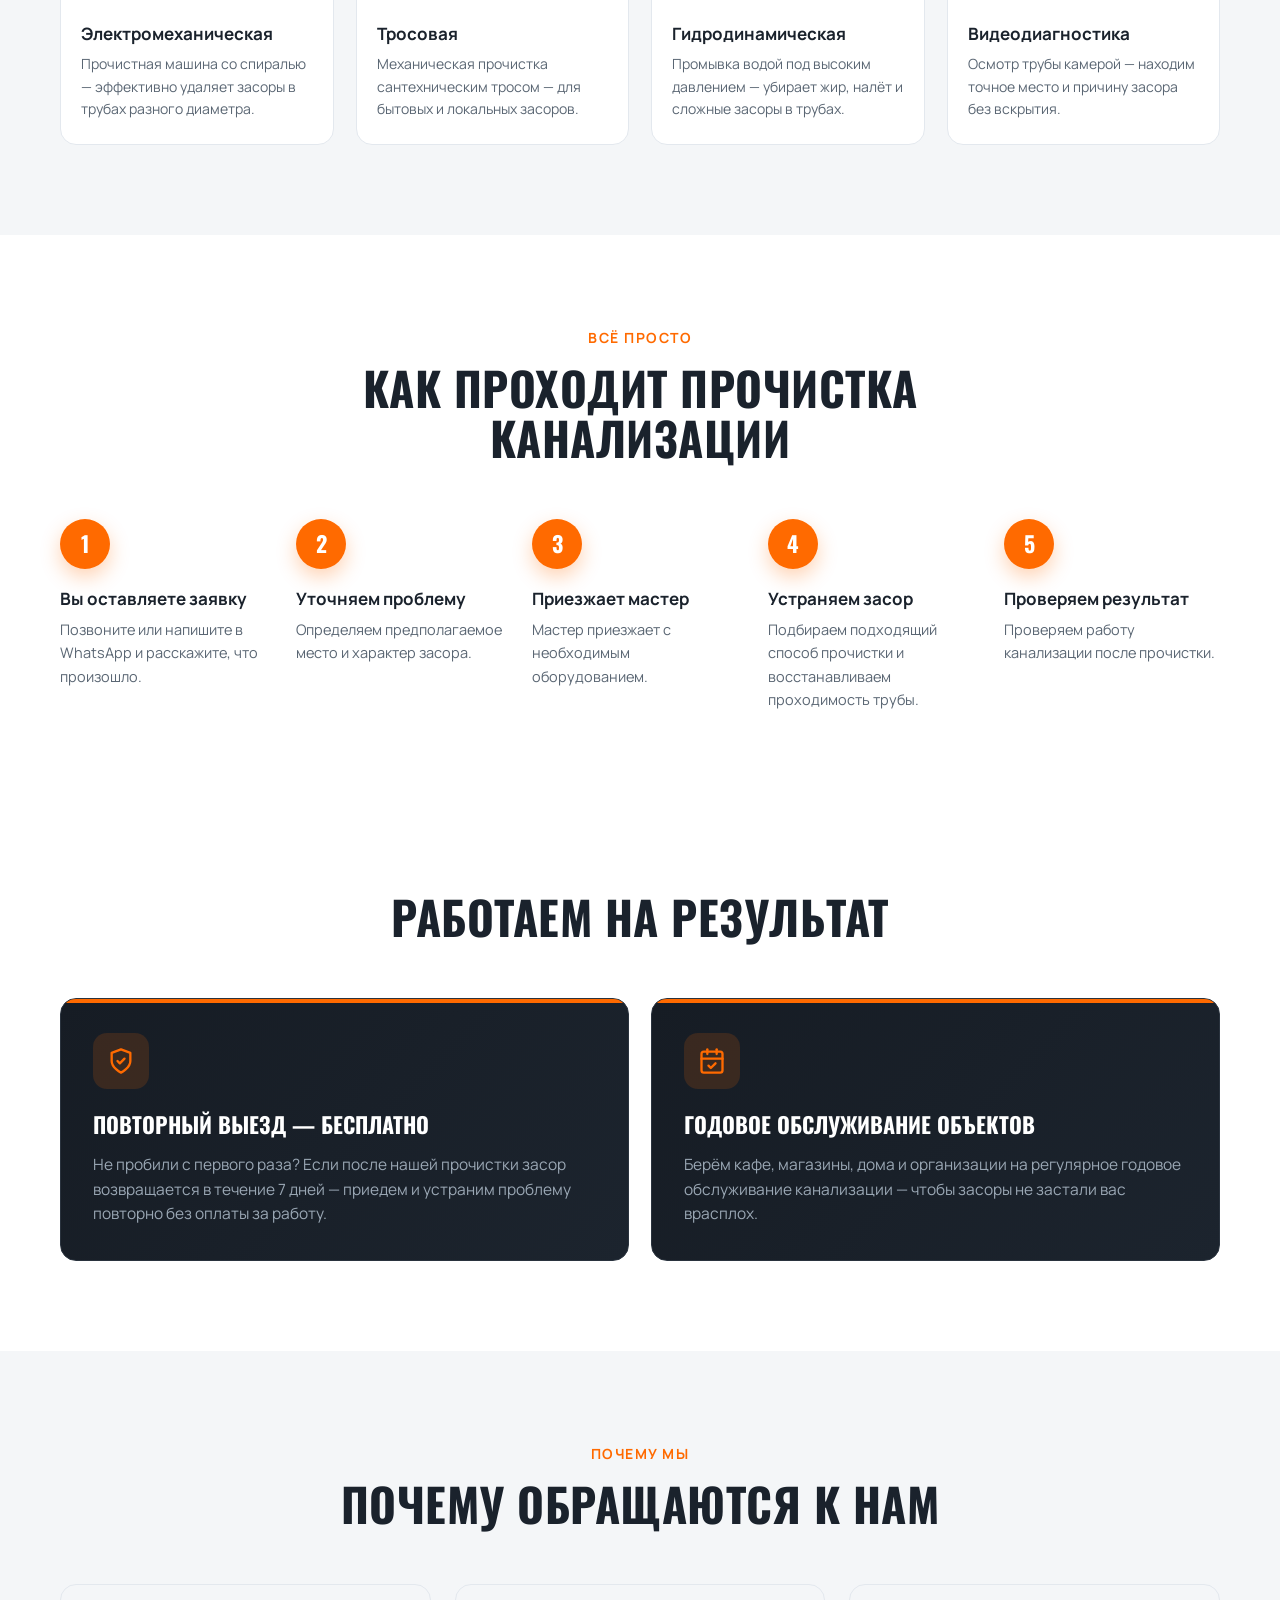
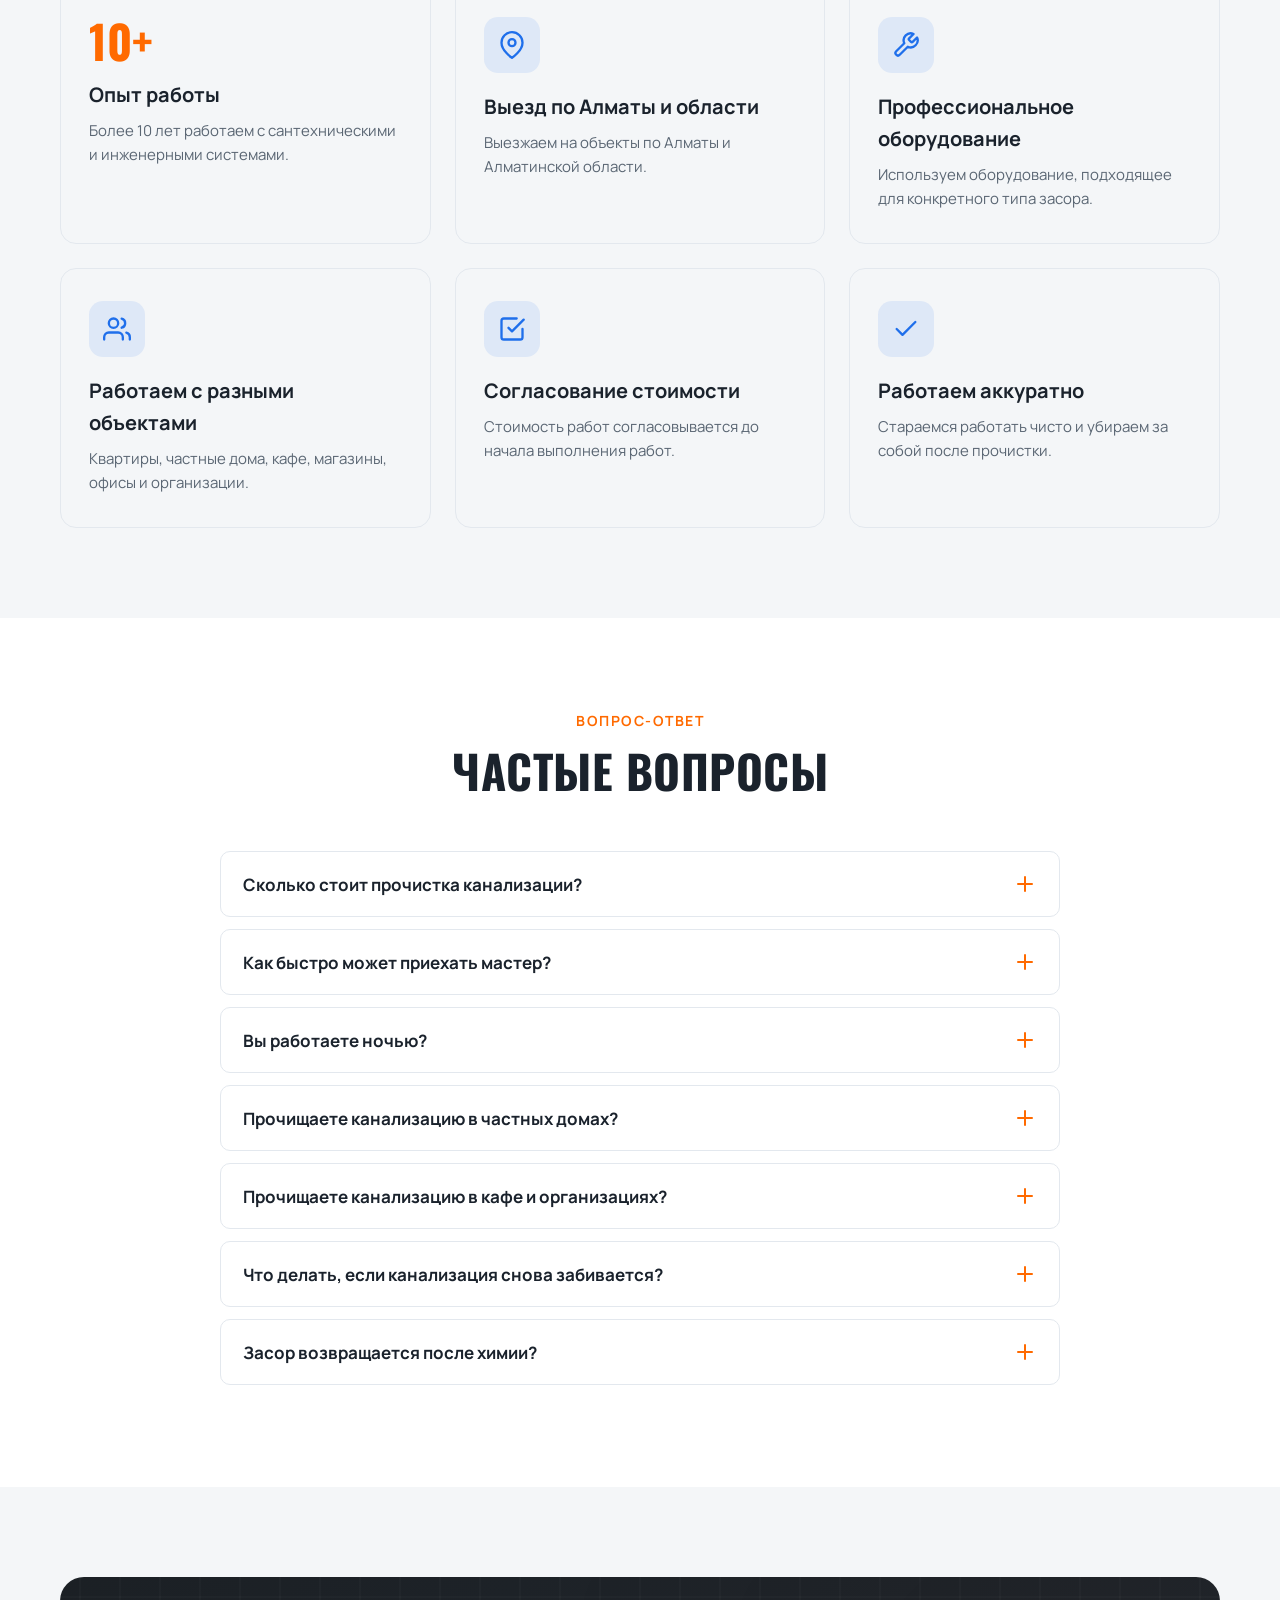
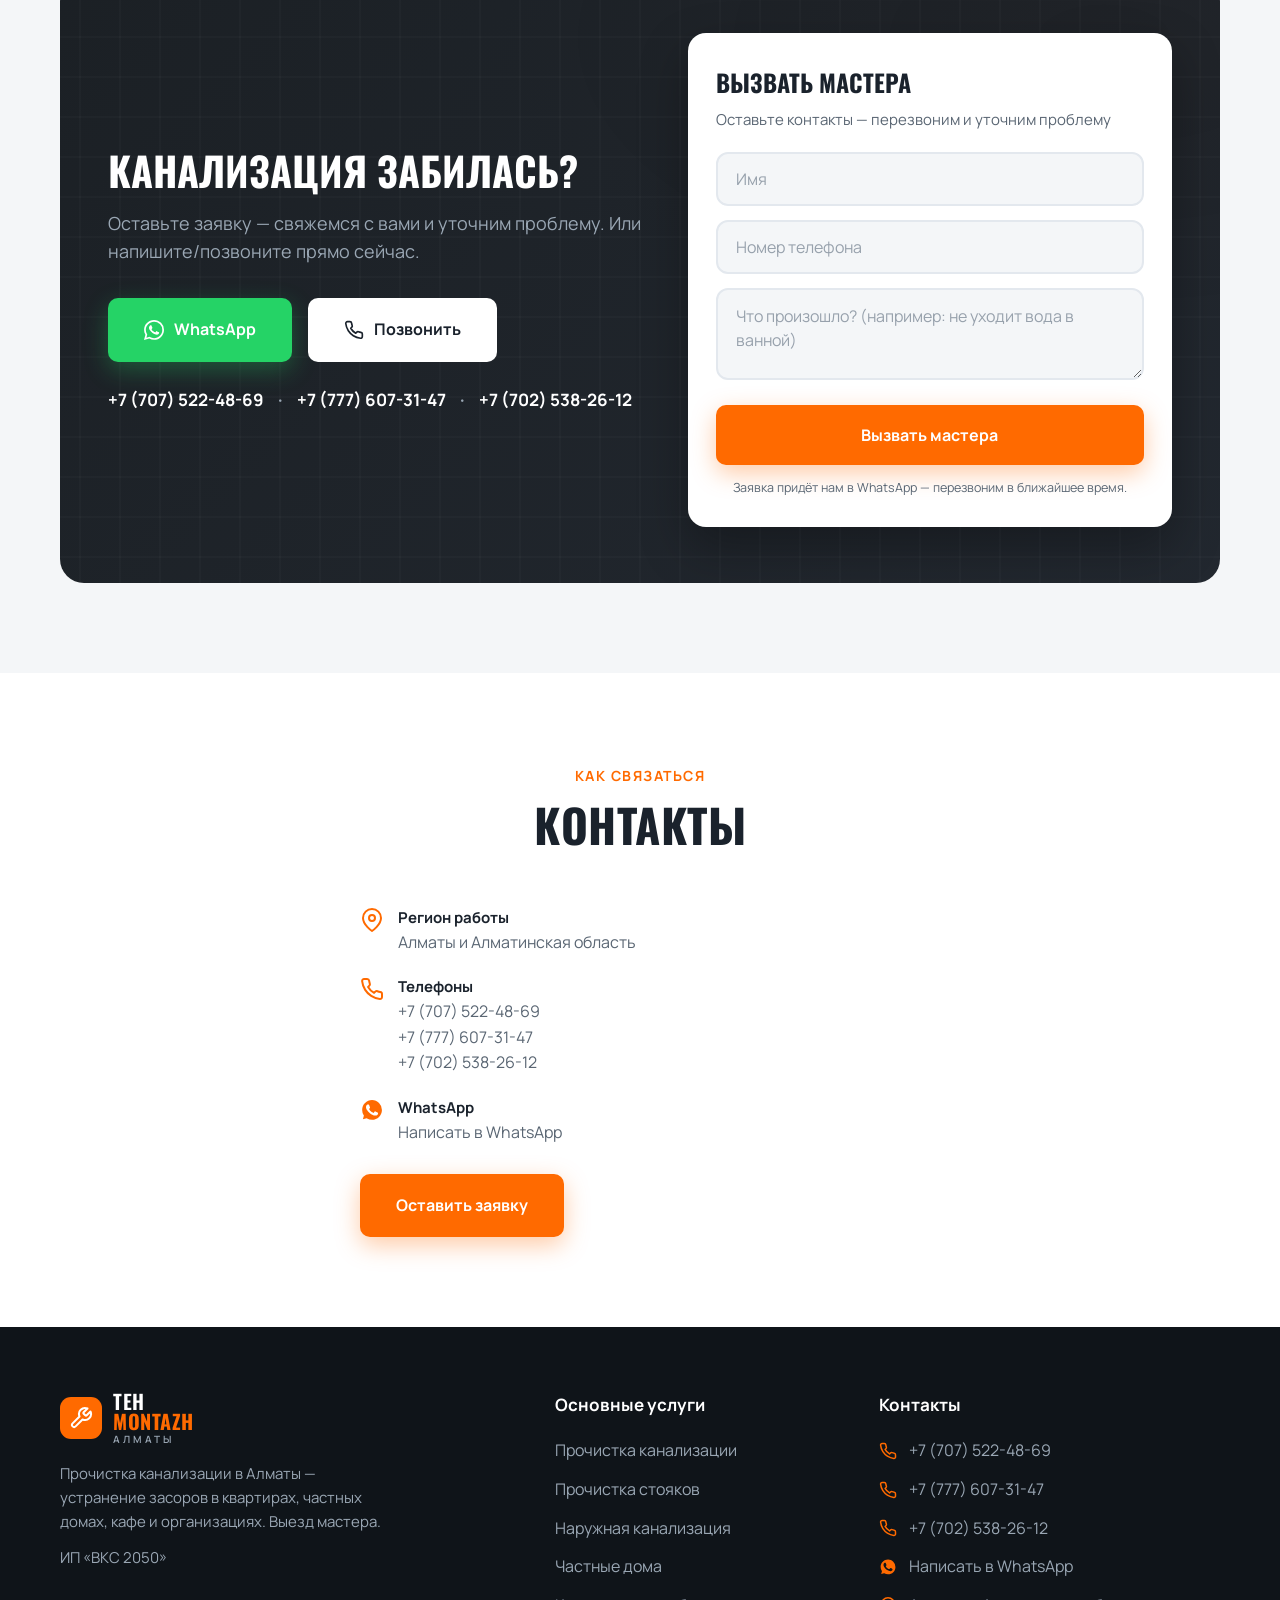
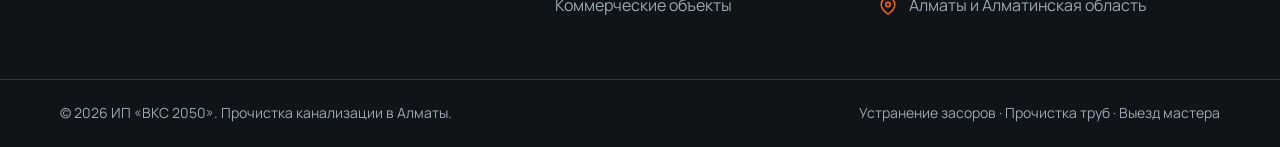
==== commit 021d0d8b: "Polish guarantee block heading and mobile layout - Remove 'Наши условия' tag, keep only 'Работаем на" ====
--- a/index.html
+++ b/index.html
@@ -253,7 +253,6 @@
     <section class="section" id="guarantee">
         <div class="container">
             <div class="section__head">
-                <span class="section__tag">Наши условия</span>
                 <h2 class="section__title">Работаем на результат</h2>
             </div>
             <div class="guarantee">
--- a/styles.css
+++ b/styles.css
@@ -753,6 +753,13 @@
     .hero__actions, .cta__actions { flex-direction: column; }
     .hero__actions .btn, .cta__actions .btn { width: 100%; }
 
+    /* Компактнее на телефоне */
+    .section__head { margin-bottom: 36px; }
+    .guarantee { gap: 16px; }
+    .guarantee__item { padding: 26px 22px; }
+    .guarantee__item h3 { font-size: 20px; }
+    .hero__foot { justify-content: flex-start; }
+
     /* Нижняя панель вместо плавающей кнопки */
     .mobile-bar { display: flex; }
     .wa-float { display: none; }
@@ -1105,8 +1112,8 @@
 
 /* Адаптив лендинга */
 @media (max-width: 992px) {
-    .hero__grid { grid-template-columns: 1fr; gap: 30px; }
-    .hero__media { order: -1; max-width: 520px; }
+    .hero__grid { grid-template-columns: 1fr; gap: 28px; }
+    .hero__media { max-width: 560px; margin: 0 auto; }
     .problems__grid { grid-template-columns: repeat(2, 1fr); }
     .equip-grid { grid-template-columns: repeat(2, 1fr); }
     .steps__grid { grid-template-columns: repeat(2, 1fr); gap: 26px 20px; }
